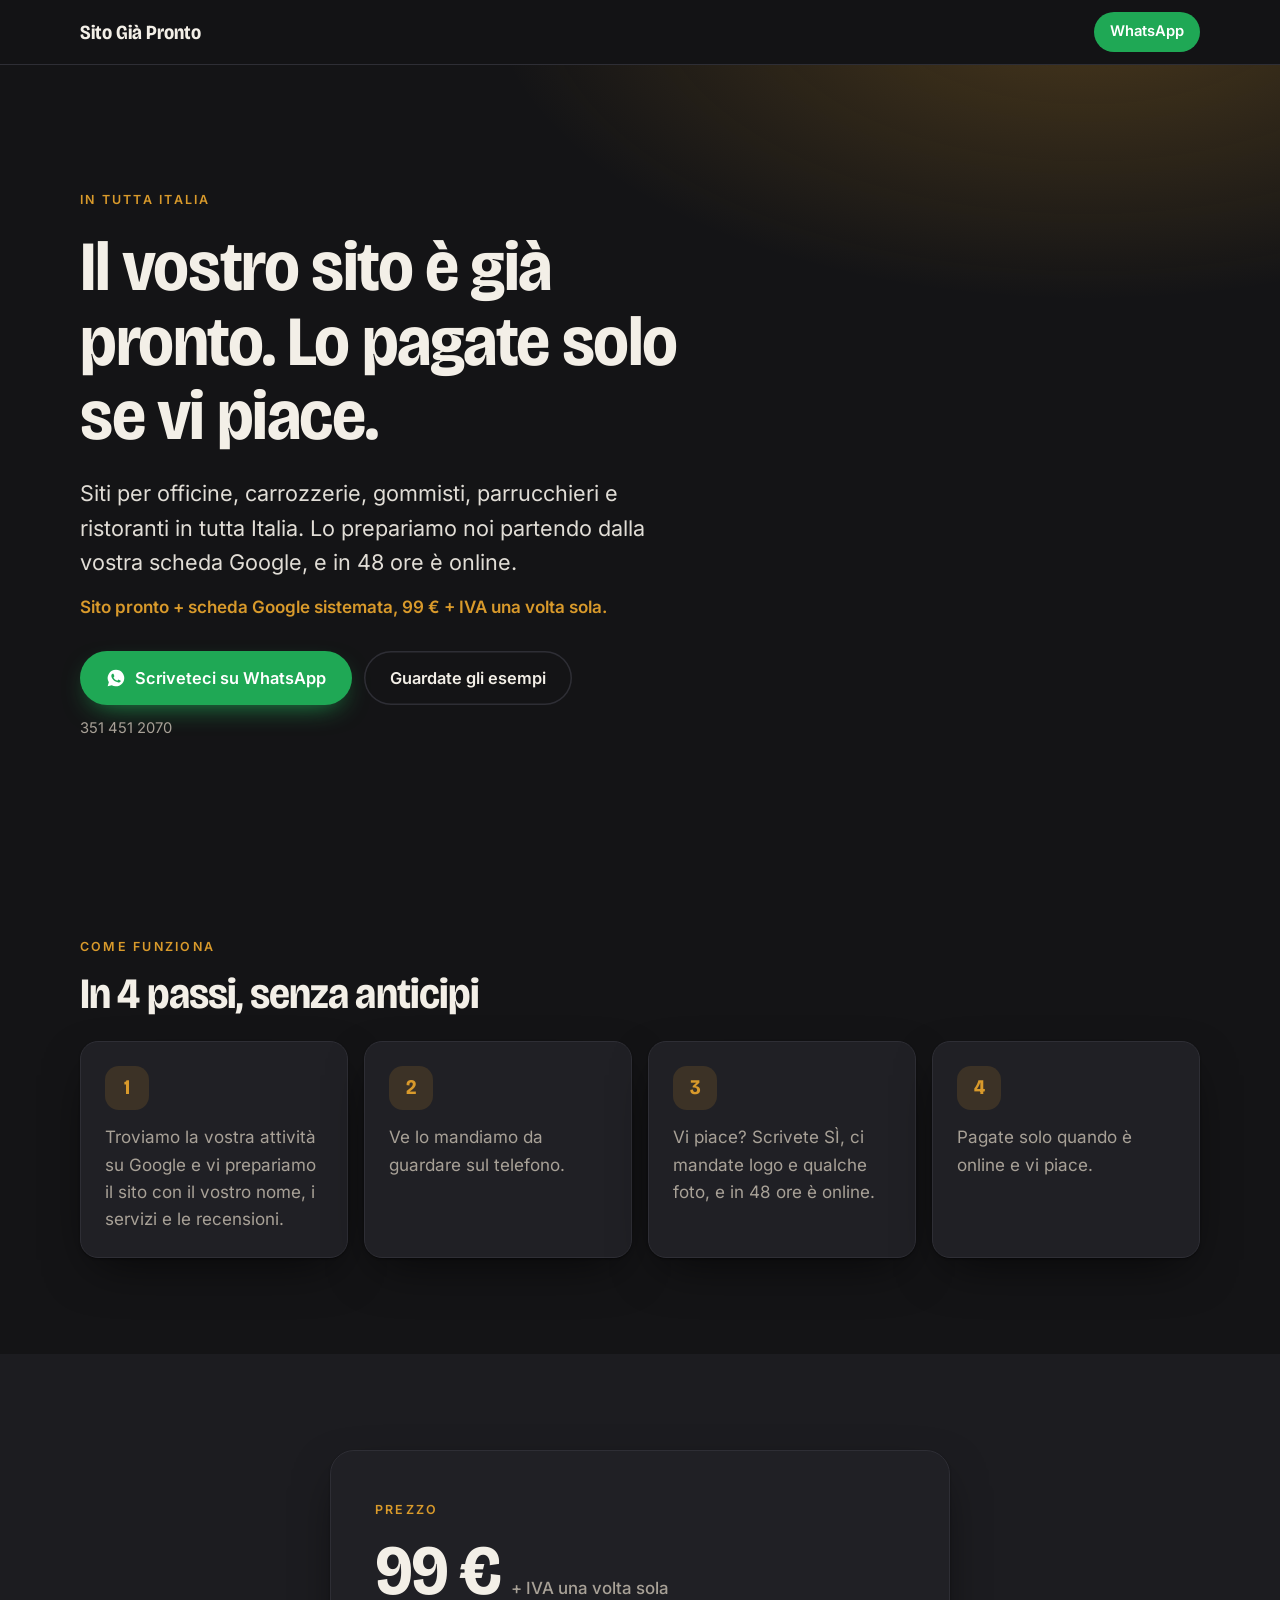
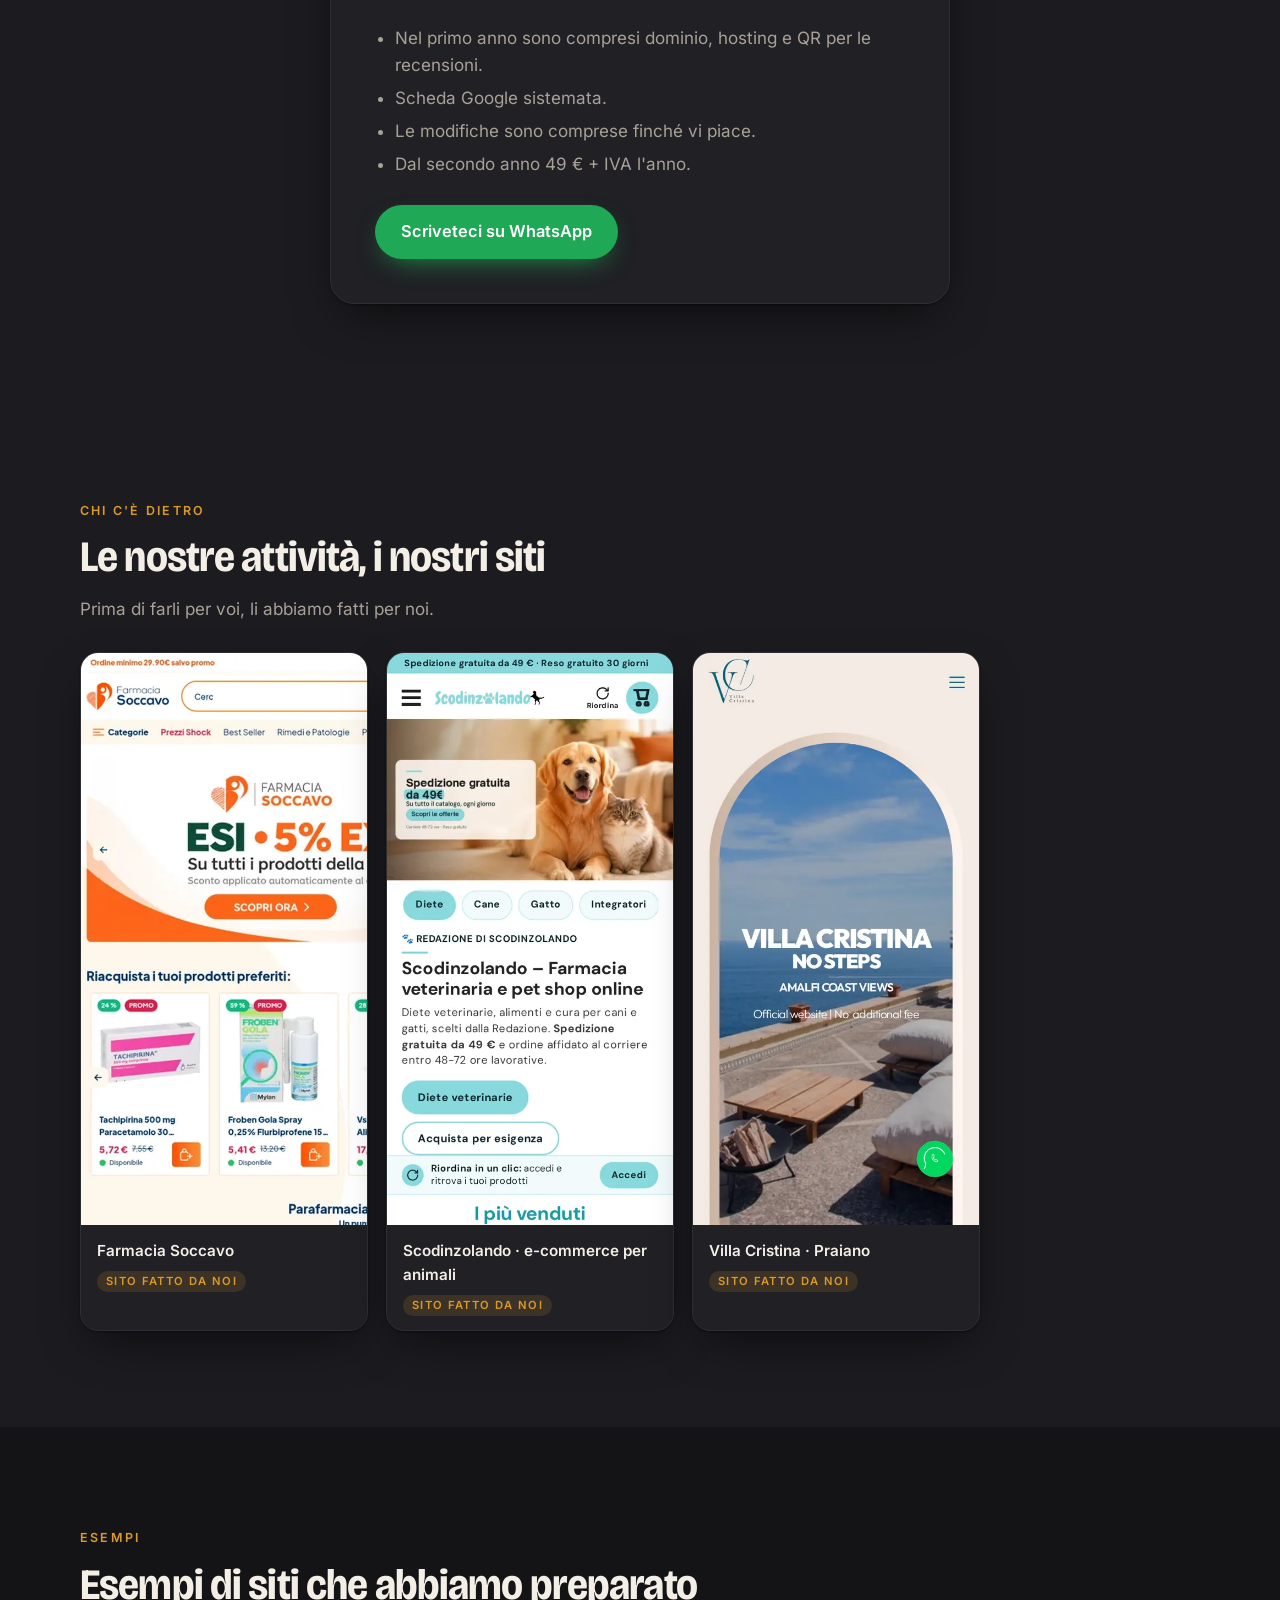
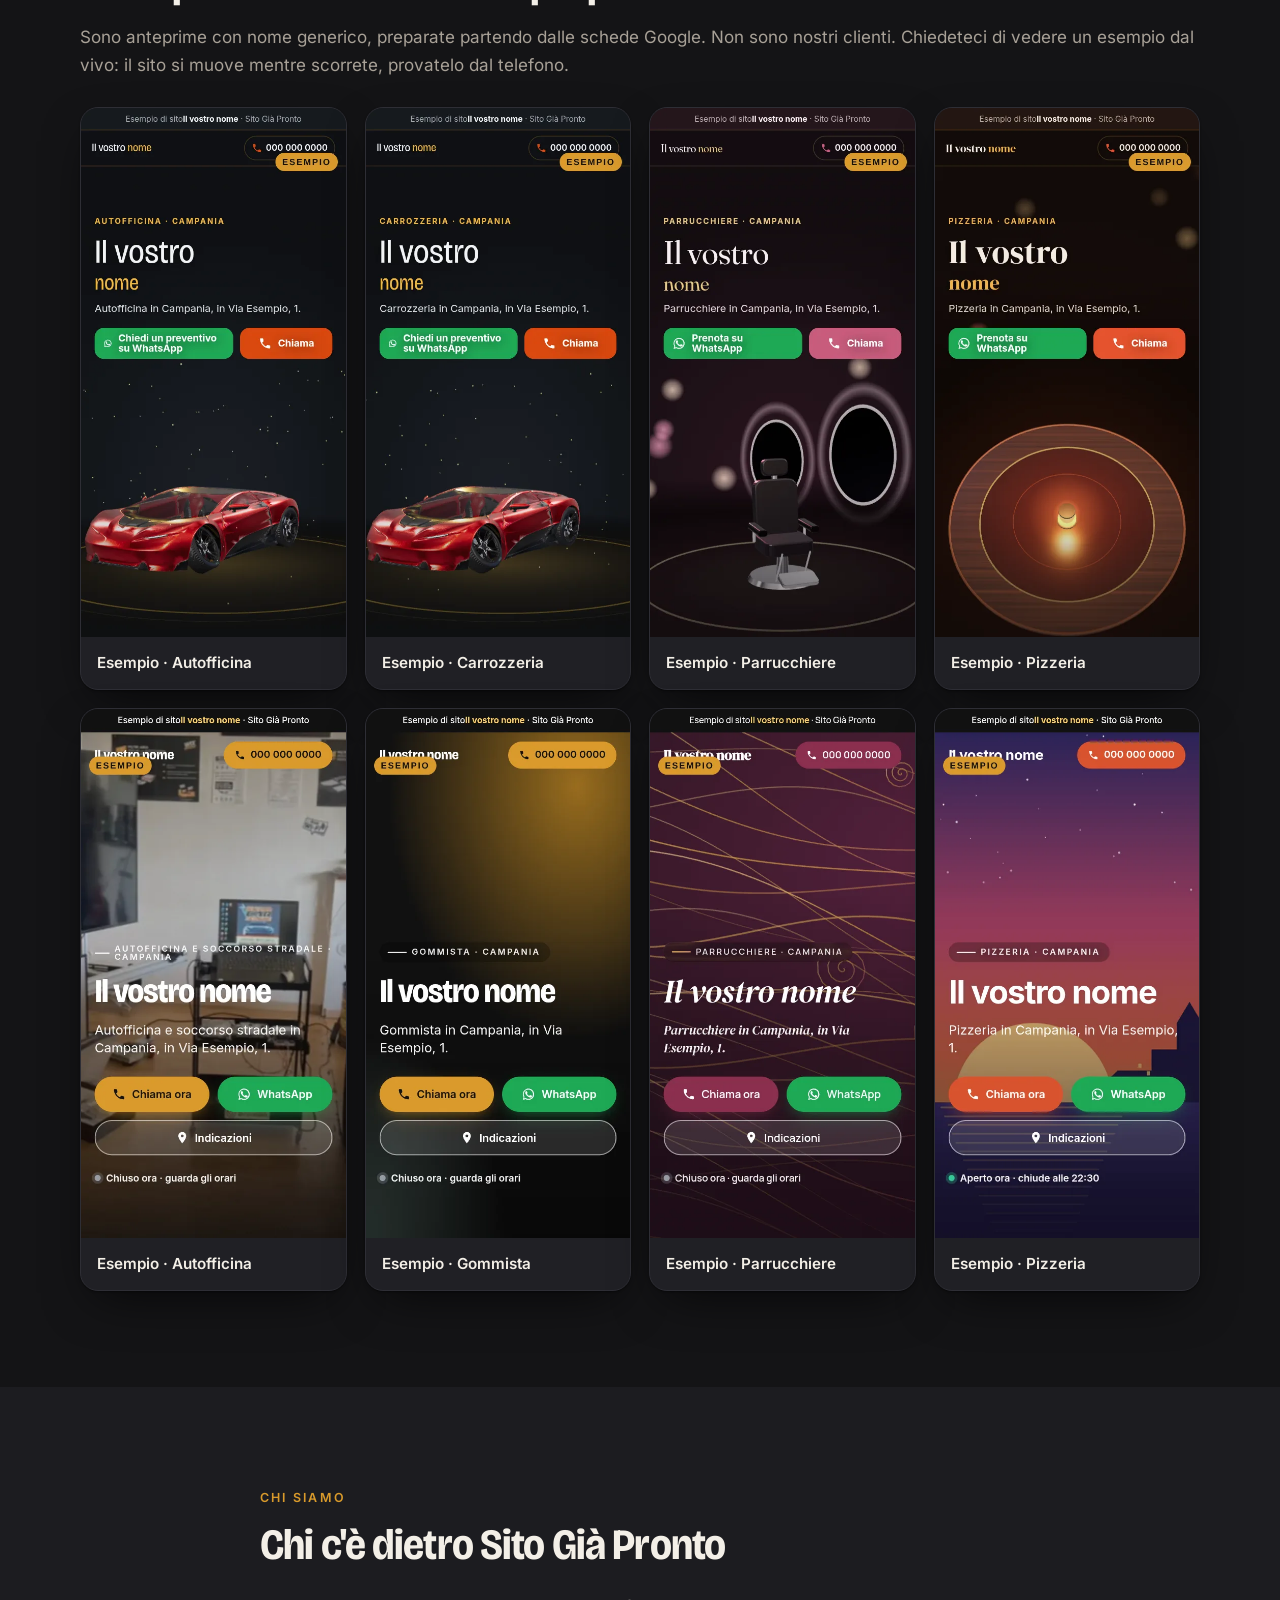
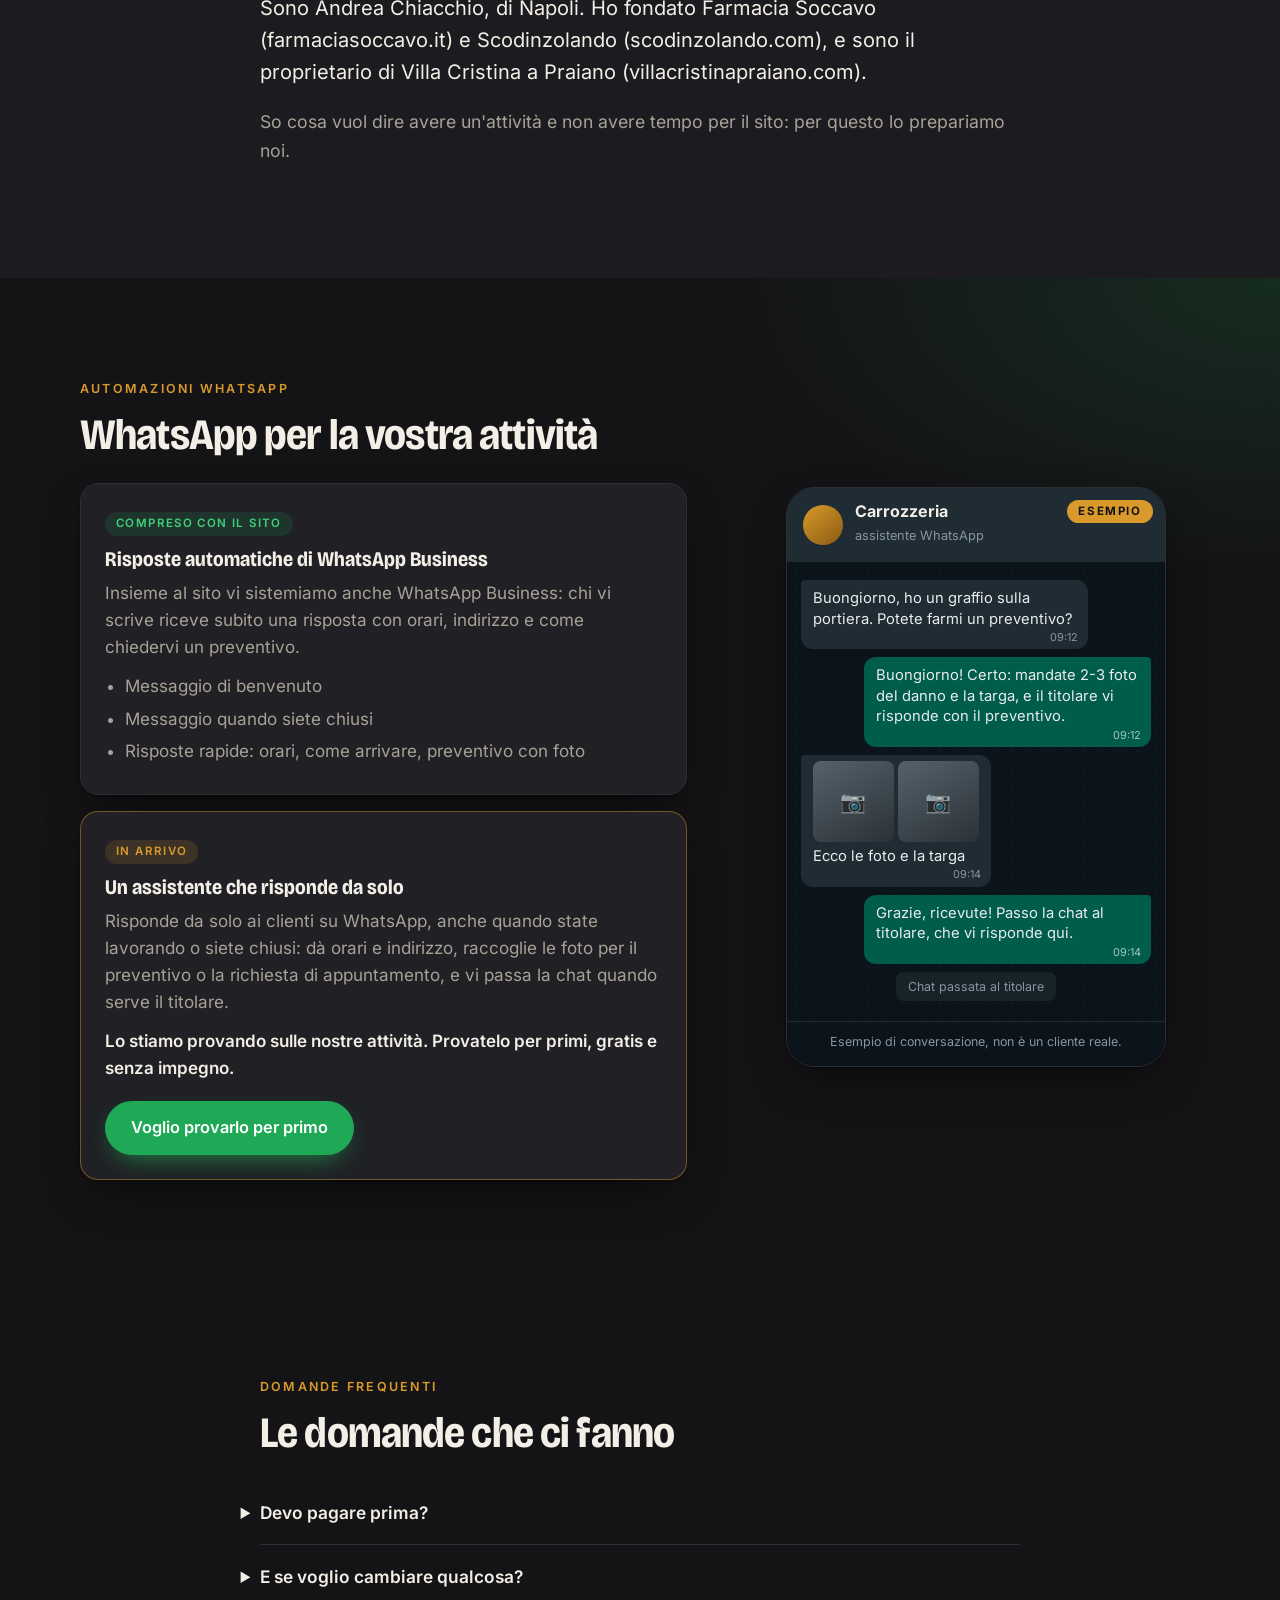
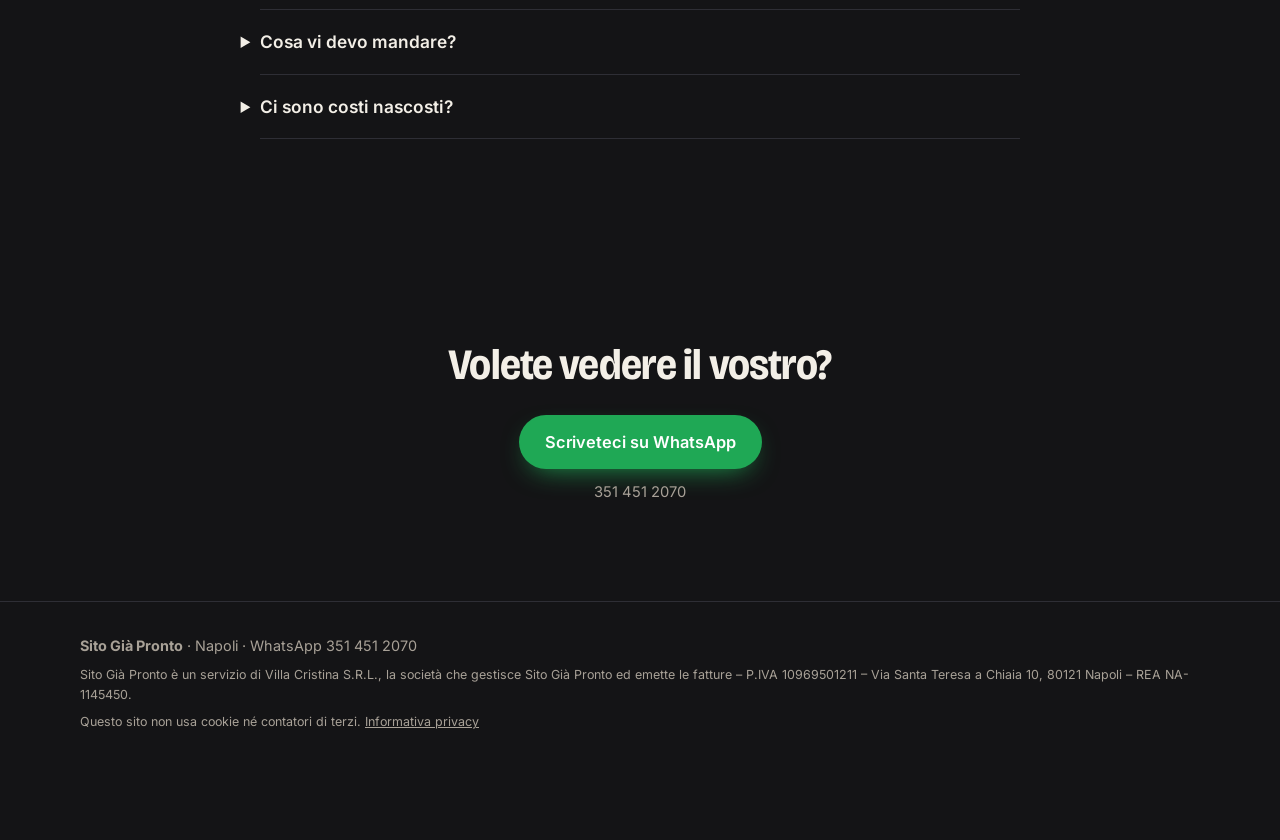
==== index.html @ eb7b305c "Testo esempi" ====
<!doctype html>
<html lang="it">
<head>
<meta charset="utf-8">
<meta name="viewport" content="width=device-width,initial-scale=1,viewport-fit=cover">
<title>Sito Già Pronto – Il vostro sito è già pronto, lo pagate solo se vi piace</title>
<meta name="description" content="Siti per officine, carrozzerie, gommisti, parrucchieri e ristoranti in tutta Italia. 99 € + IVA una volta sola, pagate solo quando è online e vi piace.">
<meta name="theme-color" content="#141416">
<link rel="preload" href="assets/fonts/bricolage.woff2" as="font" type="font/woff2" crossorigin>
<link rel="stylesheet" href="assets/style.css">
</head>
<body>

<header class="topbar">
  <div class="wrap topbar-in">
    <a class="logo" href="#top">Sito Già Pronto</a>
    <a class="top-wa" href="https://wa.me/393514512070" rel="noopener">WhatsApp</a>
  </div>
</header>

<main id="top">
  <!-- TESTO DA TESTI -->
  <section class="hero">
    <div class="wrap">
      <span class="eyebrow">In tutta Italia</span>
      <h1>Il vostro sito è già pronto. Lo pagate solo se vi piace.</h1>
      <p class="lead">Siti per officine, carrozzerie, gommisti, parrucchieri e ristoranti in tutta Italia. Lo prepariamo noi partendo dalla vostra scheda Google, e in 48 ore è online.</p>
      <p class="sub">Sito pronto + scheda Google sistemata, 99 € + IVA una volta sola.</p>
      <div class="cta">
        <a class="btn wa" href="https://wa.me/393514512070" rel="noopener"><svg aria-hidden="true" width="20" height="20" viewBox="0 0 24 24" fill="currentColor"><path d="M12 2a10 10 0 0 0-8.6 15.1L2 22l5-1.3A10 10 0 1 0 12 2zm5.3 14.2c-.2.6-1.3 1.2-1.8 1.2-.5.1-1 .1-3.3-.8-2.8-1.1-4.5-3.9-4.7-4.1-.1-.2-1.1-1.5-1.1-2.9s.7-2 1-2.3c.2-.3.5-.3.7-.3h.5c.2 0 .4 0 .6.5l.8 2c.1.2.1.4 0 .5l-.4.6-.4.4c-.1.2-.3.3-.1.6.2.3.8 1.3 1.7 2.1 1.2 1 2.1 1.3 2.4 1.5.3.1.5.1.6-.1l.9-1c.2-.3.4-.2.6-.1l1.9.9c.3.1.5.2.5.3.1.2.1.7-.1 1.4z"/></svg>Scriveteci su WhatsApp</a>
        <a class="btn line" href="#esempi">Guardate gli esempi</a>
      </div>
      <p class="tel">351 451 2070</p>
    </div>
  </section>

  <!-- TESTO DA TESTI -->
  <section class="sec" id="come">
    <div class="wrap">
      <span class="eyebrow">Come funziona</span>
      <h2>In 4 passi, senza anticipi</h2>
      <ol class="steps">
        <li><b>1</b><p>Troviamo la vostra attività su Google e vi prepariamo il sito con il vostro nome, i servizi e le recensioni.</p></li>
        <li><b>2</b><p>Ve lo mandiamo da guardare sul telefono.</p></li>
        <li><b>3</b><p>Vi piace? Scrivete SÌ, ci mandate logo e qualche foto, e in 48 ore è online.</p></li>
        <li><b>4</b><p>Pagate solo quando è online e vi piace.</p></li>
      </ol>
    </div>
  </section>

  <!-- TESTO DA TESTI -->
  <section class="sec alt" id="prezzo">
    <div class="wrap">
      <div class="price">
        <span class="eyebrow">Prezzo</span>
        <p class="big">99 € <small>+ IVA una volta sola</small></p>
        <ul>
          <li>Nel primo anno sono compresi dominio, hosting e QR per le recensioni.</li>
          <li>Scheda Google sistemata.</li>
          <li>Le modifiche sono comprese finché vi piace.</li>
          <li>Dal secondo anno 49 € + IVA l'anno.</li>
        </ul>
        <a class="btn wa" href="https://wa.me/393514512070" rel="noopener">Scriveteci su WhatsApp</a>
      </div>
    </div>
  </section>

  <!-- TESTO DA TESTI -->
  <section class="sec alt" id="attivita">
    <div class="wrap">
      <span class="eyebrow">Chi c'è dietro</span>
      <h2>Le nostre attività, i nostri siti</h2>
      <p class="muted">Prima di farli per voi, li abbiamo fatti per noi.</p>
      <div class="grid g3">
        <a class="ex" href="https://farmaciasoccavo.it/" target="_blank" rel="noopener"><img src="assets/attivita/farmaciasoccavo.webp" width="520" height="1040" alt="Sito di Farmacia Soccavo" loading="lazy"><span>Farmacia Soccavo<em class="fatto">Sito fatto da noi</em></span></a>
        <a class="ex" href="https://scodinzolando.com/" target="_blank" rel="noopener"><img src="assets/attivita/scodinzolando.webp" width="520" height="1040" alt="Home page di scodinzolando.com" loading="lazy"><span>Scodinzolando · e-commerce per animali<em class="fatto">Sito fatto da noi</em></span></a>
        <a class="ex" href="https://villacristinapraiano.com/" target="_blank" rel="noopener"><img src="assets/attivita/villacristinapraiano.webp" width="520" height="1040" alt="Home page di villacristinapraiano.com" loading="lazy"><span>Villa Cristina · Praiano<em class="fatto">Sito fatto da noi</em></span></a>
      </div>
    </div>
  </section>

  <section class="sec" id="esempi">
    <div class="wrap">
      <span class="eyebrow">Esempi</span>
      <h2>Esempi di siti che abbiamo preparato</h2>
      <!-- TESTO DA TESTI -->
      <p class="muted">Sono anteprime con nome generico, preparate partendo dalle schede Google. Non sono nostri clienti. Chiedeteci di vedere un esempio dal vivo: il sito si muove mentre scorrete, provatelo dal telefono.</p>
      <div class="grid">
        <div class="ex"><img src="assets/esempi/esempio-officina.webp" width="520" height="1040" alt="Esempio di sito che si muove, senza il nome di un'attività vera" loading="lazy"><span>Esempio · Autofficina</span></div>
        <div class="ex"><img src="assets/esempi/esempio-carrozzeria.webp" width="520" height="1040" alt="Esempio di sito che si muove, senza il nome di un'attività vera" loading="lazy"><span>Esempio · Carrozzeria</span></div>
        <div class="ex"><img src="assets/esempi/esempio-parrucchiere.webp" width="520" height="1040" alt="Esempio di sito che si muove, senza il nome di un'attività vera" loading="lazy"><span>Esempio · Parrucchiere</span></div>
        <div class="ex"><img src="assets/esempi/esempio-pizzeria.webp" width="520" height="1040" alt="Esempio di sito che si muove, senza il nome di un'attività vera" loading="lazy"><span>Esempio · Pizzeria</span></div>
        <div class="ex"><img src="assets/esempi/esempio-autofficina.webp" width="520" height="1040" alt="Esempio di sito con nome generico" loading="lazy"><span>Esempio · Autofficina</span></div>
        <div class="ex"><img src="assets/esempi/esempio-gommista.webp" width="520" height="1040" alt="Esempio di sito con nome generico" loading="lazy"><span>Esempio · Gommista</span></div>
        <div class="ex"><img src="assets/esempi/esempio-parrucchiere-2.webp" width="520" height="1040" alt="Esempio di sito con nome generico" loading="lazy"><span>Esempio · Parrucchiere</span></div>
        <div class="ex"><img src="assets/esempi/esempio-pizzeria-2.webp" width="520" height="1040" alt="Esempio di sito con nome generico" loading="lazy"><span>Esempio · Pizzeria</span></div>
      </div>
    </div>
  </section>

  <!-- SEZIONE "I NOSTRI CLIENTI" – NASCOSTA. Da attivare solo quando i siti sono online e i clienti hanno dato il permesso per iscritto.
  <section class="sec" id="clienti">
    <div class="wrap">
      <span class="eyebrow">I nostri clienti</span>
      <h2>I nostri clienti</h2>
      <div class="grid g3">
        <a class="ex" href="DA-INSERIRE" target="_blank" rel="noopener"><img src="assets/clienti/masan-carrozzeria-giugliano.webp" alt="Sito di Masan Group carrozzeria" loading="lazy"><span>Masan Group · carrozzeria · Giugliano</span></a>
        <a class="ex" href="DA-INSERIRE" target="_blank" rel="noopener"><img src="assets/clienti/autocarrozzeria-di-fiore-giugliano.webp" alt="Sito di Autocarrozzeria Di Fiore" loading="lazy"><span>Autocarrozzeria Di Fiore · Giugliano</span></a>
      </div>
    </div>
  </section>
  -->

  <!-- TESTO DA TESTI -->
  <section class="sec alt" id="chi">
    <div class="wrap narrow">
      <span class="eyebrow">Chi siamo</span>
      <h2>Chi c'è dietro Sito Già Pronto</h2>
      <p>Sono Andrea Chiacchio, di Napoli. Ho fondato Farmacia Soccavo (farmaciasoccavo.it) e Scodinzolando (scodinzolando.com), e sono il proprietario di Villa Cristina a Praiano (villacristinapraiano.com).</p>
      <p>So cosa vuol dire avere un'attività e non avere tempo per il sito: per questo lo prepariamo noi.</p>
    </div>
  </section>

  <!-- TESTO DA TESTI (automazioni-whatsapp-presentazione-bozza.md, testi-sito-nostro-bozza.md, testi-definitivi.md) -->
  <section class="sec wa-sec" id="automazioni">
    <div class="wrap wa-grid">
      <div class="wa-text">
        <span class="eyebrow">Automazioni WhatsApp</span>
        <h2>WhatsApp per la vostra attività</h2>
        <div class="wa-card">
          <span class="tag ok">Compreso con il sito</span>
          <h3>Risposte automatiche di WhatsApp Business</h3>
          <p>Insieme al sito vi sistemiamo anche WhatsApp Business: chi vi scrive riceve subito una risposta con orari, indirizzo e come chiedervi un preventivo.</p>
          <ul>
            <li>Messaggio di benvenuto</li>
            <li>Messaggio quando siete chiusi</li>
            <li>Risposte rapide: orari, come arrivare, preventivo con foto</li>
          </ul>
        </div>
        <div class="wa-card soon">
          <span class="tag">In arrivo</span>
          <h3>Un assistente che risponde da solo</h3>
          <p>Risponde da solo ai clienti su WhatsApp, anche quando state lavorando o siete chiusi: dà orari e indirizzo, raccoglie le foto per il preventivo o la richiesta di appuntamento, e vi passa la chat quando serve il titolare.</p>
          <p class="wa-note">Lo stiamo provando sulle nostre attività. Provatelo per primi, gratis e senza impegno.</p>
          <a class="btn wa" href="https://wa.me/393514512070" rel="noopener">Voglio provarlo per primo</a>
        </div>
      </div>

      <figure class="chat" aria-label="Esempio di chat WhatsApp con l'assistente di una carrozzeria">
        <span class="chat-badge">Esempio</span>
        <div class="chat-head">
          <span class="chat-av" aria-hidden="true"></span>
          <div><b>Carrozzeria</b><small>assistente WhatsApp</small></div>
        </div>
        <div class="chat-body">
          <p class="b in">Buongiorno, ho un graffio sulla portiera. Potete farmi un preventivo?<i>09:12</i></p>
          <p class="b out">Buongiorno! Certo: mandate 2-3 foto del danno e la targa, e il titolare vi risponde con il preventivo.<i>09:12</i></p>
          <div class="b in photo"><span class="ph-img" aria-hidden="true"></span><span class="ph-img" aria-hidden="true"></span><span class="cap">Ecco le foto e la targa</span><i>09:14</i></div>
          <p class="b out">Grazie, ricevute! Passo la chat al titolare, che vi risponde qui.<i>09:14</i></p>
          <p class="b sys">Chat passata al titolare</p>
        </div>
        <figcaption>Esempio di conversazione, non è un cliente reale.</figcaption>
      </figure>
    </div>
  </section>

  <!-- TESTO DA TESTI -->
  <section class="sec" id="faq">
    <div class="wrap narrow">
      <span class="eyebrow">Domande frequenti</span>
      <h2>Le domande che ci fanno</h2>
      <details><summary>Devo pagare prima?</summary><p>No, pagate solo quando il sito è online e vi piace.</p></details>
      <details><summary>E se voglio cambiare qualcosa?</summary><p>Le modifiche sono comprese finché vi piace.</p></details>
      <details><summary>Cosa vi devo mandare?</summary><p>Logo (va bene anche una foto), 4-5 foto, indirizzo e P.IVA.</p></details>
      <details><summary>Ci sono costi nascosti?</summary><p>No: 99 € + IVA una volta sola, poi dal secondo anno 49 € + IVA l'anno per dominio e hosting.</p></details>
    </div>
  </section>

  <section class="sec final">
    <div class="wrap narrow center">
      <h2>Volete vedere il vostro?</h2>
      <a class="btn wa" href="https://wa.me/393514512070" rel="noopener">Scriveteci su WhatsApp</a>
      <p class="tel">351 451 2070</p>
    </div>
  </section>
</main>

<footer class="foot">
  <div class="wrap">
    <p><b>Sito Già Pronto</b> · Napoli · WhatsApp 351 451 2070</p>
    <p class="legal">Sito Già Pronto è un servizio di Villa Cristina S.R.L., la società che gestisce Sito Già Pronto ed emette le fatture – P.IVA 10969501211 – Via Santa Teresa a Chiaia 10, 80121 Napoli – REA NA-1145450.<!-- DA INSERIRE: "– Capitale sociale [cifra]" quando Andrea/commercialista conferma la cifra --></p>
    <p class="legal">Questo sito non usa cookie né contatori di terzi. <a href="/privacy/">Informativa privacy</a></p>
  </div>
</footer>

<a class="float-wa" href="https://wa.me/393514512070" rel="noopener" aria-label="Scriveteci su WhatsApp">WhatsApp</a>
</body>
</html>
---- assets/style.css ----
/* Sito Già Pronto – sito nostro (stile delle demo, variante artigiano) */
@font-face{font-family:"Bricolage";src:url(fonts/bricolage.woff2) format("woff2");font-weight:400 800;font-display:swap}
@font-face{font-family:"Inter";src:url(fonts/inter.woff2) format("woff2");font-weight:400 700;font-display:swap}
:root{--bg:#141416;--bg2:#1c1c20;--card:#202025;--ink:#f3efe7;--muted:#a8a197;--line:#2e2e35;--accent:#d99a2b;--wa:#1fa855;
--display:"Bricolage","Inter",sans-serif;--body:"Inter",system-ui,-apple-system,"Segoe UI",sans-serif;--radius:18px;--wrap:1120px;
--shadow:0 1px 2px rgba(0,0,0,.4),0 18px 50px -16px rgba(0,0,0,.7)}
*,*::before,*::after{box-sizing:border-box}
html{scroll-behavior:smooth;-webkit-text-size-adjust:100%}
body{margin:0;background:var(--bg);color:var(--ink);font:400 17px/1.6 var(--body);-webkit-font-smoothing:antialiased}
img{max-width:100%;height:auto;display:block}
a{color:inherit}
h1,h2{font-family:var(--display);font-weight:700;line-height:1.06;letter-spacing:-.02em;margin:0}
h1{font-size:clamp(2.3rem,6.2vw,4.4rem);max-width:16ch}
h2{font-size:clamp(1.8rem,4vw,2.7rem);margin:12px 0 24px}
.wrap{width:min(var(--wrap),100% - 40px);margin-inline:auto}
.narrow{max-width:760px}
.center{text-align:center}
.eyebrow{display:inline-block;font:600 .78rem/1 var(--body);letter-spacing:.18em;text-transform:uppercase;color:var(--accent)}
.muted{color:var(--muted);margin:-8px 0 28px}
.btn{display:inline-flex;align-items:center;justify-content:center;gap:.55em;min-height:54px;padding:0 26px;border-radius:999px;background:var(--accent);color:#141416;font:600 1.02rem/1 var(--body);text-decoration:none;transition:transform .2s}
.btn:hover{transform:translateY(-2px)}
.btn.wa{background:var(--wa);color:#fff;box-shadow:0 10px 28px -12px var(--wa)}
.btn.line{background:transparent;color:var(--ink);box-shadow:inset 0 0 0 1.5px var(--line)}
.topbar{position:sticky;top:0;z-index:50;background:color-mix(in srgb,var(--bg) 88%,transparent);backdrop-filter:blur(14px);-webkit-backdrop-filter:blur(14px);border-bottom:1px solid var(--line)}
.topbar-in{display:flex;align-items:center;justify-content:space-between;height:64px}
.logo{font:700 1.25rem/1 var(--display);text-decoration:none}
.top-wa{min-height:40px;display:inline-flex;align-items:center;padding:0 16px;border-radius:999px;background:var(--wa);color:#fff;font-weight:600;font-size:.92rem;text-decoration:none}
.hero{padding:clamp(56px,10vw,120px) 0 clamp(48px,8vw,96px);background:radial-gradient(1000px 520px at 85% -10%,rgba(217,154,43,.28),transparent 60%),var(--bg)}
.hero h1{margin:18px 0 0}
.lead{font-size:clamp(1.1rem,2.3vw,1.35rem);color:var(--ink);opacity:.92;max-width:44ch;margin:22px 0 0}
.sub{color:var(--accent);font-weight:600;margin:14px 0 0}
.cta{display:flex;flex-wrap:wrap;gap:12px;margin-top:30px}
.tel{color:var(--muted);font-size:.92rem;margin:12px 0 0}
.sec{padding:clamp(56px,8vw,96px) 0}
.sec.alt{background:var(--bg2)}
.steps{list-style:none;padding:0;margin:0;display:grid;gap:16px;grid-template-columns:repeat(auto-fit,minmax(230px,1fr))}
.steps li{background:var(--card);border:1px solid var(--line);border-radius:var(--radius);padding:24px;box-shadow:var(--shadow)}
.steps b{display:grid;place-items:center;width:44px;height:44px;border-radius:14px;background:rgba(217,154,43,.15);color:var(--accent);font:700 1.3rem/1 var(--display)}
.steps p{margin:14px 0 0;color:var(--muted)}
.price{max-width:620px;margin:auto;background:var(--card);border:1px solid var(--line);border-radius:calc(var(--radius) + 6px);padding:clamp(26px,5vw,44px);box-shadow:var(--shadow)}
.price .big{font:700 clamp(3rem,9vw,4.4rem)/1 var(--display);margin:14px 0 18px;letter-spacing:-.03em}
.price .big small{font:500 1.05rem/1 var(--body);color:var(--muted);letter-spacing:0}
.price ul{margin:0 0 26px;padding-left:1.2em;color:var(--muted)}
.price li{margin:.35em 0}
.grid{display:grid;gap:18px;grid-template-columns:repeat(4,1fr)}
.ex{display:block;text-decoration:none;background:var(--card);border:1px solid var(--line);border-radius:var(--radius);overflow:hidden;box-shadow:var(--shadow);transition:transform .2s}
.ex:hover{transform:translateY(-3px)}
.ex img{aspect-ratio:1/2;object-fit:cover;object-position:top;width:100%}
.ex span{display:block;padding:14px 16px;font-weight:600;font-size:.95rem}
.ex .fatto{display:block;width:max-content;max-width:100%;margin-top:8px;padding:5px 9px;border-radius:999px;background:rgba(217,154,43,.15);color:var(--accent);font:600 .7rem/1 var(--body);font-style:normal;letter-spacing:.12em;text-transform:uppercase}
#chi p{color:var(--muted);font-size:1.1rem}
#chi p:first-of-type{color:var(--ink);font-size:1.25rem}
details{border-bottom:1px solid var(--line);padding:18px 0}
summary{cursor:pointer;font-weight:600;font-size:1.08rem;list-style-position:outside}
details p{color:var(--muted);margin:10px 0 0}
.final h2{margin-bottom:26px}
.foot{border-top:1px solid var(--line);padding:32px 0 100px;color:var(--muted);font-size:.9rem}
.foot p{margin:0 0 8px}
.foot .legal{font-size:.78rem}
.float-wa{position:fixed;right:16px;bottom:16px;z-index:60;display:none;min-height:52px;align-items:center;padding:0 22px;border-radius:999px;background:var(--wa);color:#fff;font-weight:700;text-decoration:none;box-shadow:0 10px 28px -10px rgba(0,0,0,.7)}
.grid.g3{grid-template-columns:repeat(3,1fr);max-width:900px}
.ph{aspect-ratio:1/2;display:flex;flex-direction:column;align-items:center;justify-content:center;gap:8px;text-align:center;padding:20px;background:linear-gradient(160deg,#1f6f5c,#0f3d33);color:#fff}
.ph b{font:700 clamp(1.3rem,3vw,1.8rem)/1.1 var(--display)}
.ph small{opacity:.8}
@media (max-width:900px){.grid{grid-template-columns:repeat(2,1fr)}}
@media (max-width:600px){.grid.g3{grid-template-columns:repeat(3,1fr);gap:8px}.grid.g3 .ex span{font-size:.72rem;padding:8px}.ph b{font-size:1rem}.ph small{font-size:.65rem}}
@media (max-width:600px){.float-wa{display:inline-flex}.cta .btn{width:100%}.grid{gap:12px}.ex span{font-size:.85rem;padding:10px 12px}}
@media (prefers-reduced-motion:reduce){*{transition:none!important;scroll-behavior:auto!important}}

@media (max-width:600px){.ex .fatto{display:block;width:max-content;max-width:100%;margin-top:6px;padding:4px 6px;font-size:.52rem;letter-spacing:.06em;white-space:normal}}

/* Automazioni WhatsApp */
.wa-sec{background:radial-gradient(900px 480px at 100% 0%,rgba(31,168,85,.16),transparent 60%),var(--bg)}
.wa-grid{display:grid;grid-template-columns:1.15fr .85fr;gap:clamp(28px,5vw,64px);align-items:center}
.wa-card{background:var(--card);border:1px solid var(--line);border-radius:var(--radius);padding:24px;box-shadow:var(--shadow);margin-top:16px}
.wa-card h3{font:700 1.3rem/1.15 var(--display);margin:12px 0 8px}
.wa-card p{color:var(--muted);margin:0}
.wa-card ul{margin:12px 0 0;padding-left:1.2em;color:var(--muted)}
.wa-card li{margin:.3em 0}
.wa-card.soon{border-color:rgba(217,154,43,.45)}
.wa-card .btn{margin-top:18px}
.wa-note{color:var(--ink)!important;font-weight:600;margin-top:12px!important}
.tag{display:inline-block;padding:6px 11px;border-radius:999px;background:rgba(217,154,43,.15);color:var(--accent);font:600 .72rem/1 var(--body);letter-spacing:.12em;text-transform:uppercase}
.tag.ok{background:rgba(31,168,85,.15);color:#3fd17a}
.chat{position:relative;margin:0;max-width:380px;justify-self:center;width:100%;border-radius:28px;overflow:hidden;background:#0b141a;border:1px solid var(--line);box-shadow:var(--shadow)}
.chat-badge{position:absolute;top:12px;right:12px;z-index:2;padding:6px 11px;border-radius:999px;background:var(--accent);color:#141416;font:700 .72rem/1 var(--body);letter-spacing:.14em;text-transform:uppercase}
.chat-head{display:flex;align-items:center;gap:12px;padding:14px 16px;background:#1f2c34}
.chat-head b{display:block;font-size:1rem;line-height:1.2}
.chat-head small{color:#8696a0;font-size:.8rem}
.chat-av{width:40px;height:40px;border-radius:50%;flex:none;background:linear-gradient(140deg,#d99a2b,#8a5a12)}
.chat-body{display:flex;flex-direction:column;gap:8px;padding:18px 14px 20px;background:#0b141a radial-gradient(rgba(255,255,255,.035) 1px,transparent 1px) 0 0/18px 18px}
.b{position:relative;max-width:82%;margin:0;padding:8px 12px 20px;border-radius:12px;font-size:.92rem;line-height:1.4;color:#e9edef}
.b i{position:absolute;right:10px;bottom:4px;font-style:normal;font-size:.68rem;color:#8696a0}
.b.in{align-self:flex-start;background:#202c33;border-top-left-radius:4px}
.b.out{align-self:flex-end;background:#005c4b;border-top-right-radius:4px}
.b.out i{color:#9fc9bd}
.b.photo{display:grid;grid-template-columns:1fr 1fr;gap:4px;padding-top:6px;min-width:190px}
.b.photo .ph-img{aspect-ratio:1;border-radius:8px;background:linear-gradient(150deg,#56616a,#2a3238);position:relative}
.b.photo .ph-img::after{content:"📷";position:absolute;inset:0;display:grid;place-items:center;font-size:1.3rem;opacity:.75}
.b.photo{grid-auto-rows:auto}
.b.photo > :not(.ph-img):not(i){grid-column:1/-1}
.b.sys{align-self:center;max-width:none;padding:6px 12px;background:#182229;color:#8696a0;font-size:.78rem;border-radius:8px}
.chat figcaption{padding:10px 16px 14px;background:#0b141a;color:#8696a0;font-size:.78rem;text-align:center;border-top:1px solid #1f2c34}
@media (max-width:900px){.wa-grid{grid-template-columns:1fr}.chat{max-width:400px}}
@media (max-width:600px){.wa-card{padding:20px}.wa-card .btn{width:100%}}
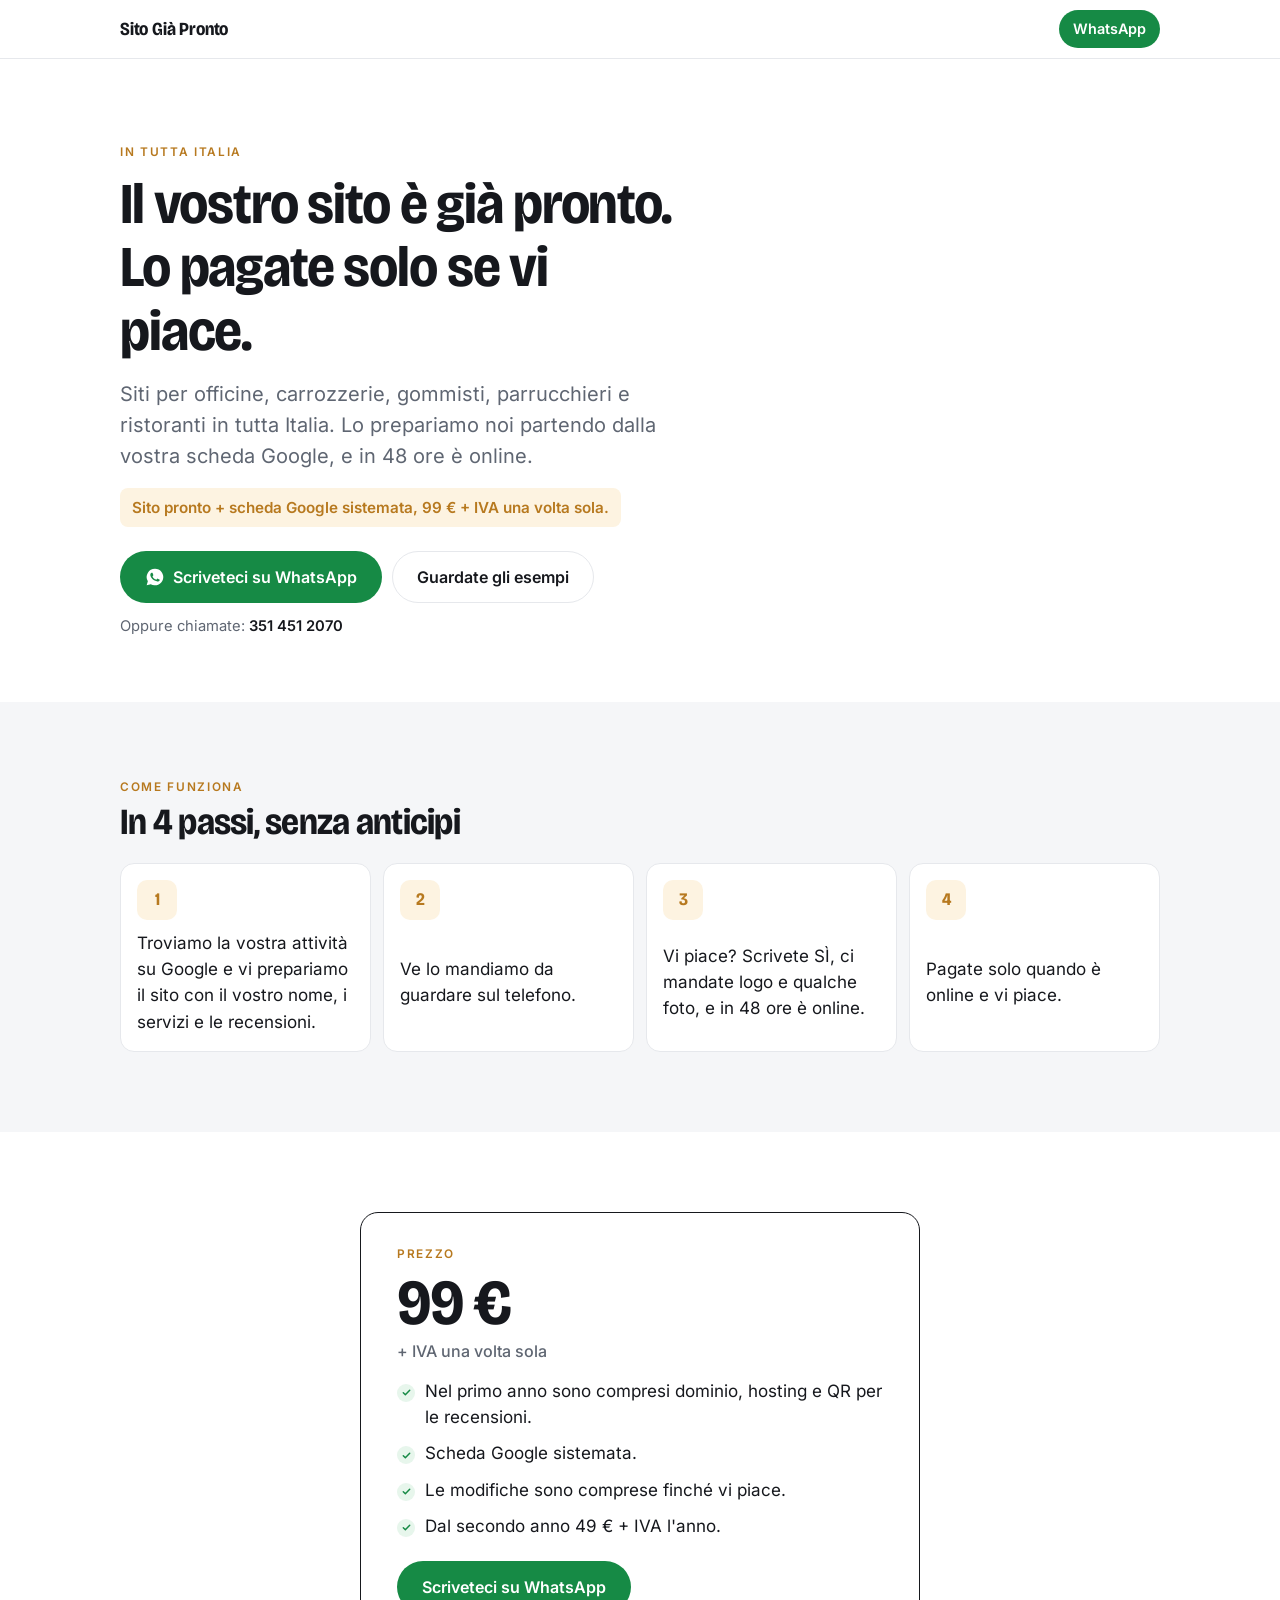
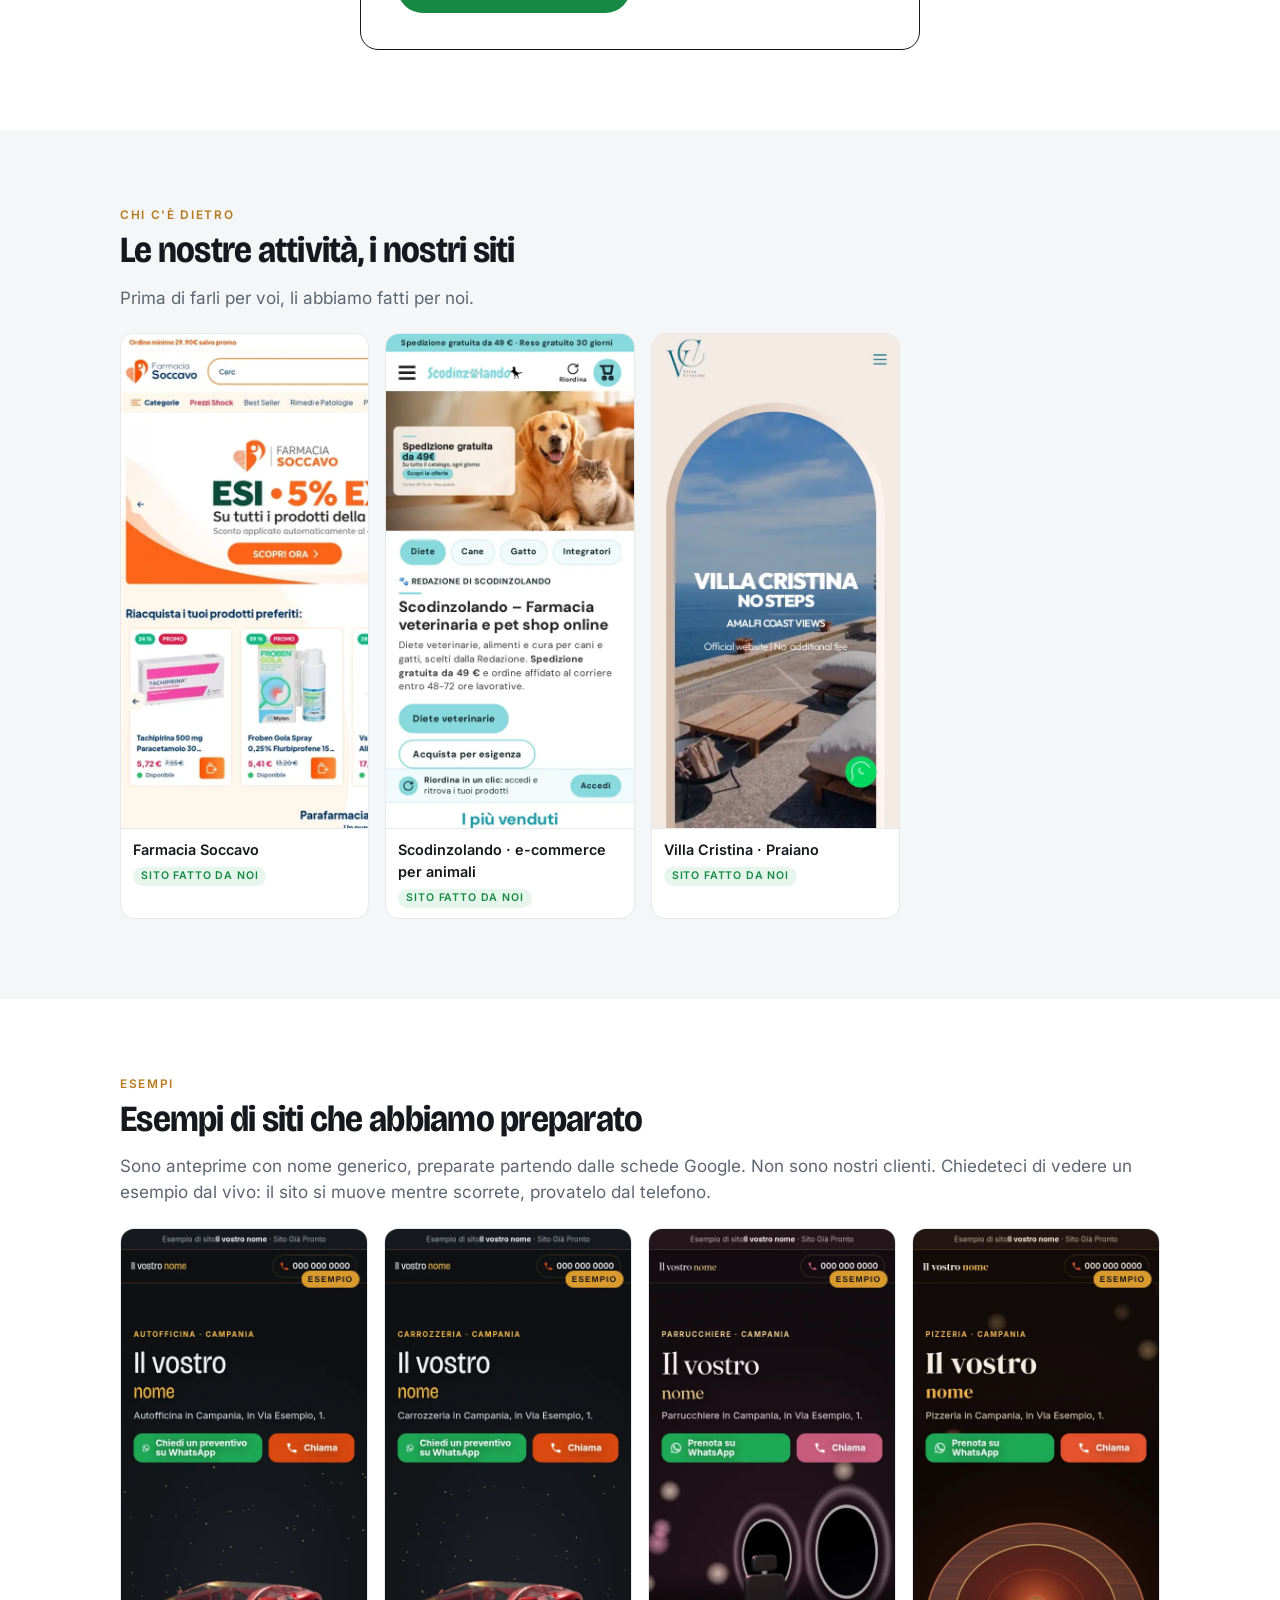
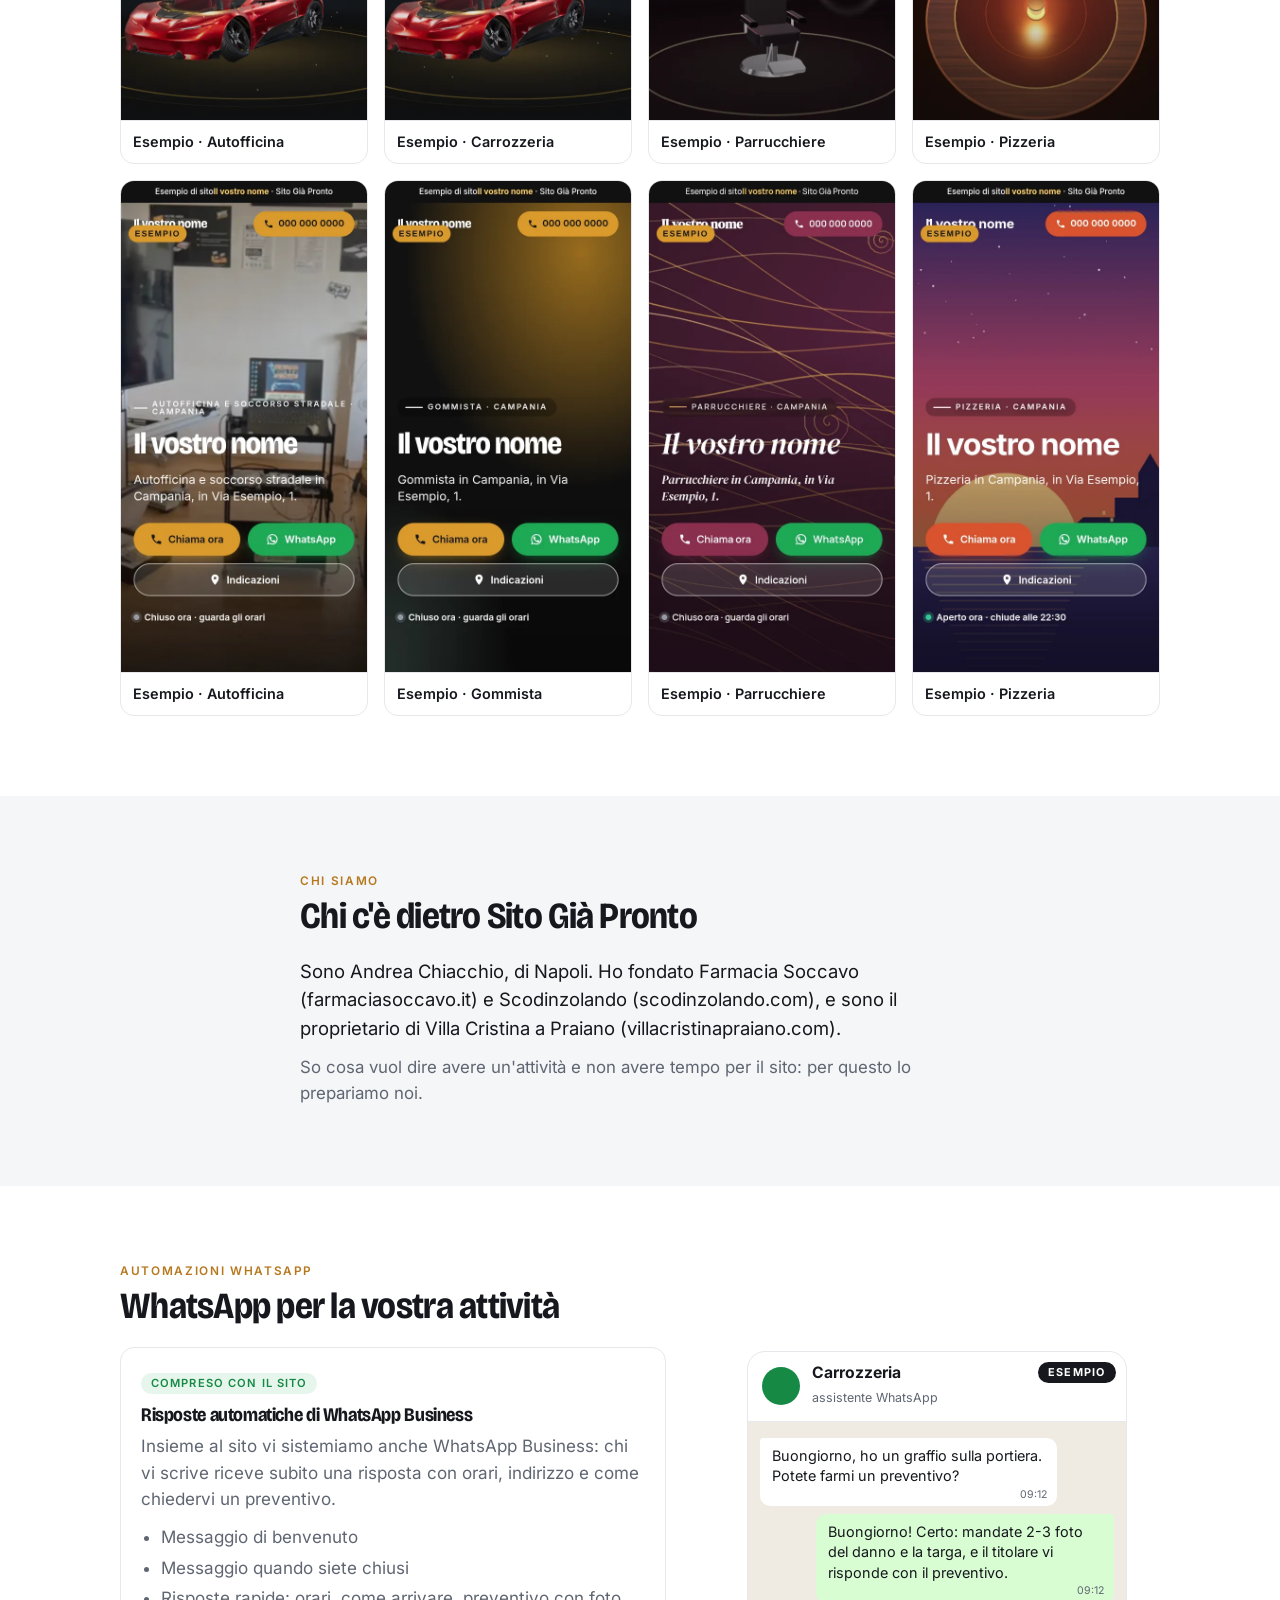
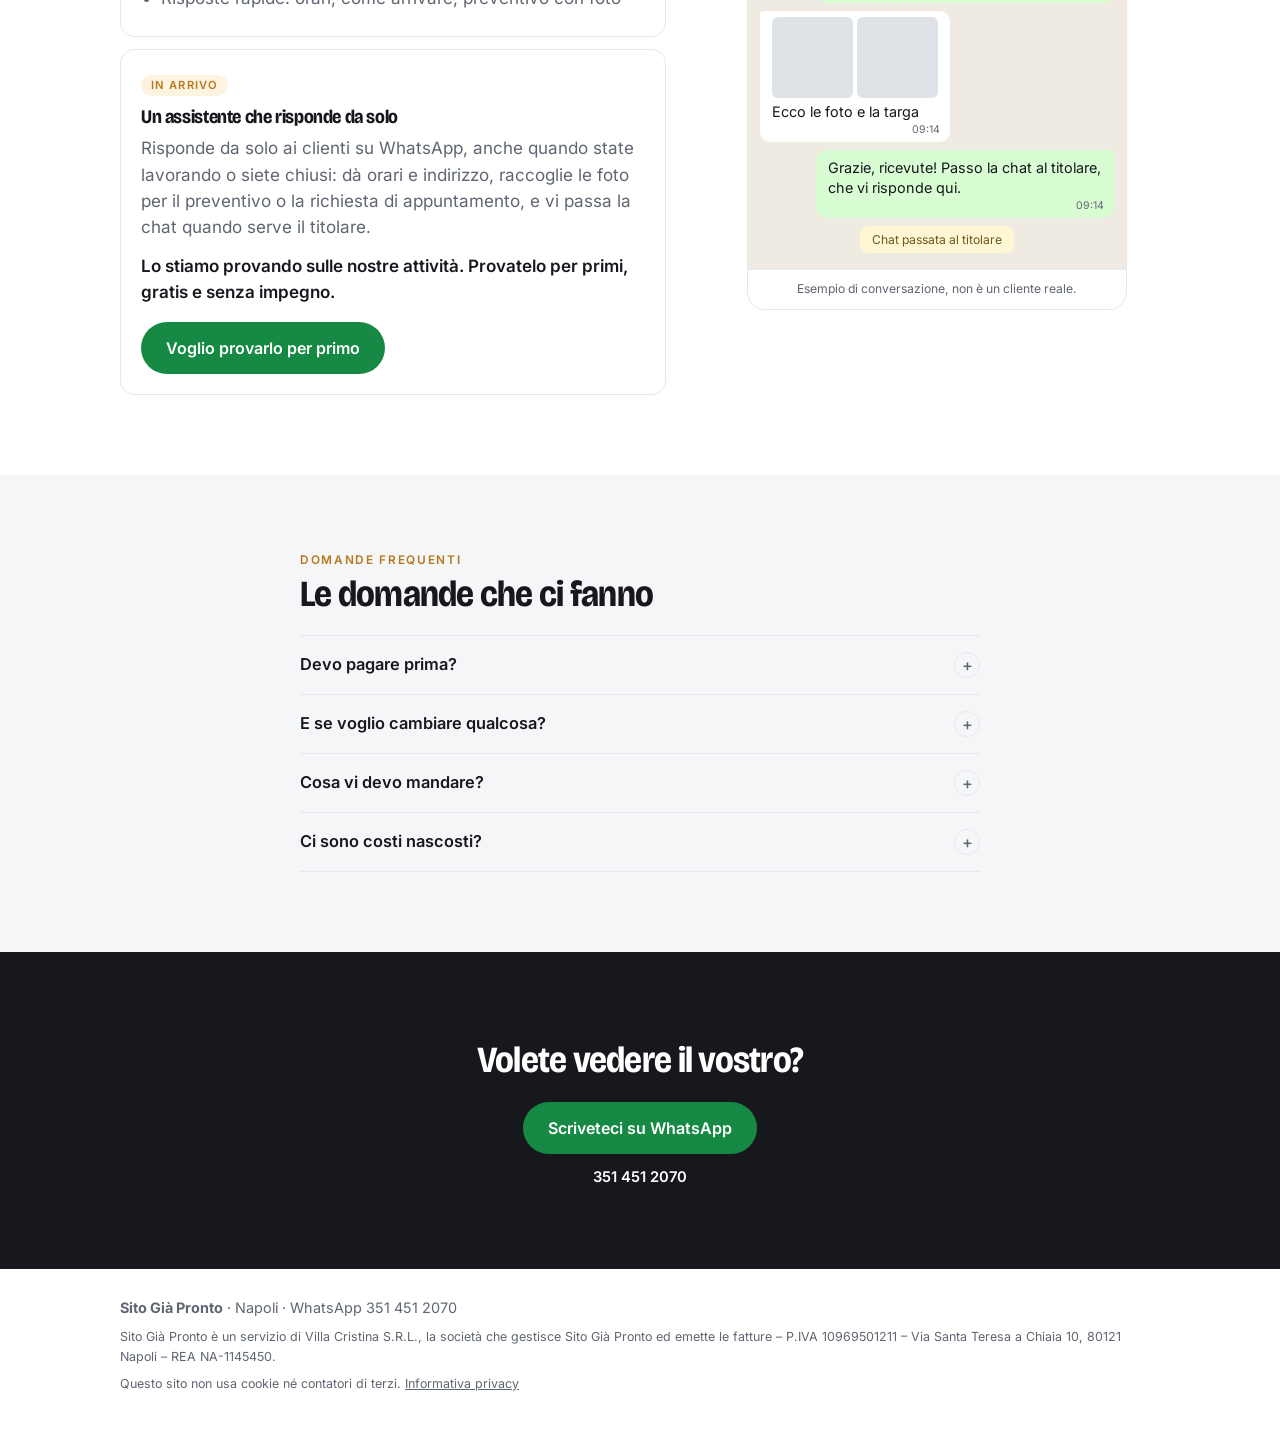
==== commit f027e1ae: "Home rifatta: layout pulito mobile-first, senza effetti 3D Testi, prezzo, contatti, privacy, CNAME e" ====
--- a/index.html
+++ b/index.html
@@ -5,9 +5,161 @@
 <meta name="viewport" content="width=device-width,initial-scale=1,viewport-fit=cover">
 <title>Sito Già Pronto – Il vostro sito è già pronto, lo pagate solo se vi piace</title>
 <meta name="description" content="Siti per officine, carrozzerie, gommisti, parrucchieri e ristoranti in tutta Italia. 99 € + IVA una volta sola, pagate solo quando è online e vi piace.">
-<meta name="theme-color" content="#141416">
+<meta name="theme-color" content="#ffffff">
 <link rel="preload" href="assets/fonts/bricolage.woff2" as="font" type="font/woff2" crossorigin>
-<link rel="stylesheet" href="assets/style.css">
+<link rel="preload" href="assets/fonts/inter.woff2" as="font" type="font/woff2" crossorigin>
+<style>
+/* Sito Già Pronto – home. CSS inline: una sola richiesta, apre subito da WhatsApp.
+   La pagina /privacy/ continua a usare assets/style.css. */
+@font-face{font-family:"Bricolage";src:url(assets/fonts/bricolage.woff2) format("woff2");font-weight:400 800;font-display:swap}
+@font-face{font-family:"Inter";src:url(assets/fonts/inter.woff2) format("woff2");font-weight:400 700;font-display:swap}
+:root{
+  --bg:#ffffff;--soft:#f5f6f8;--ink:#16181d;--muted:#5f6672;--line:#e6e8ec;
+  --wa:#168a45;--wa-soft:#e7f6ec;--amber:#b7791f;--amber-soft:#fdf3e1;
+  --display:"Bricolage","Inter",sans-serif;--body:"Inter",system-ui,-apple-system,"Segoe UI",sans-serif;
+  --r:14px;--wrap:1040px;--pad:20px;
+}
+*,*::before,*::after{box-sizing:border-box}
+html{scroll-behavior:smooth;-webkit-text-size-adjust:100%}
+body{margin:0;background:var(--bg);color:var(--ink);font:400 17px/1.55 var(--body);-webkit-font-smoothing:antialiased}
+img{max-width:100%;height:auto;display:block}
+a{color:inherit}
+h1,h2,h3{font-family:var(--display);font-weight:700;line-height:1.1;letter-spacing:-.02em;margin:0}
+h1{font-size:clamp(2rem,7.5vw,3.6rem);max-width:18ch}
+h2{font-size:clamp(1.55rem,5vw,2.3rem);margin:8px 0 20px}
+h3{font-size:1.2rem}
+p{margin:0}
+.wrap{width:min(var(--wrap),100% - var(--pad)*2);margin-inline:auto}
+.narrow{max-width:680px}
+.center{text-align:center}
+.eyebrow{display:block;font:600 .74rem/1 var(--body);letter-spacing:.14em;text-transform:uppercase;color:var(--amber)}
+.muted{color:var(--muted)}
+.sec{padding:clamp(44px,7vw,80px) 0}
+.sec.alt{background:var(--soft)}
+.sec .muted{margin:-6px 0 22px}
+
+/* Bottoni */
+.btn{display:inline-flex;align-items:center;justify-content:center;gap:.5em;min-height:52px;padding:0 24px;border-radius:999px;
+  background:var(--ink);color:#fff;font:600 1rem/1 var(--body);text-decoration:none;border:1.5px solid transparent}
+.btn.wa{background:var(--wa);color:#fff}
+.btn.line{background:#fff;color:var(--ink);border-color:var(--line)}
+.btn svg{flex:none}
+.tel{color:var(--muted);font-size:.92rem;margin-top:12px}
+.tel a{text-decoration:none;font-weight:600;color:var(--ink)}
+
+/* Barra in alto */
+.topbar{position:sticky;top:0;z-index:50;background:rgba(255,255,255,.92);backdrop-filter:blur(10px);-webkit-backdrop-filter:blur(10px);border-bottom:1px solid var(--line)}
+.topbar-in{display:flex;align-items:center;justify-content:space-between;height:58px}
+.logo{font:700 1.15rem/1 var(--display);text-decoration:none;letter-spacing:-.01em}
+.top-wa{min-height:38px;display:inline-flex;align-items:center;gap:.4em;padding:0 14px;border-radius:999px;background:var(--wa);color:#fff;font-weight:600;font-size:.9rem;text-decoration:none}
+
+/* Hero */
+.hero{padding:clamp(40px,8vw,88px) 0 clamp(36px,6vw,64px)}
+.hero h1{margin-top:14px}
+.lead{font-size:clamp(1.05rem,2.6vw,1.25rem);color:var(--muted);max-width:46ch;margin-top:16px}
+.sub{display:inline-block;margin-top:16px;padding:8px 12px;border-radius:8px;background:var(--amber-soft);color:var(--amber);font-weight:600;font-size:.95rem}
+.cta{display:flex;flex-wrap:wrap;gap:10px;margin-top:24px}
+
+/* Come funziona */
+.steps{list-style:none;padding:0;margin:0;display:grid;gap:12px}
+.steps li{display:grid;grid-template-columns:40px 1fr;gap:14px;align-items:start;padding:16px;border:1px solid var(--line);border-radius:var(--r);background:#fff}
+.steps b{display:grid;place-items:center;width:40px;height:40px;border-radius:10px;background:var(--amber-soft);color:var(--amber);font:700 1.1rem/1 var(--display)}
+.steps p{padding-top:8px}
+
+/* Prezzo */
+.price{max-width:560px;margin:auto;border:1.5px solid var(--ink);border-radius:18px;padding:clamp(22px,5vw,36px);background:#fff}
+.price .big{font:700 clamp(2.8rem,11vw,4rem)/1 var(--display);margin:10px 0 16px;letter-spacing:-.03em}
+.price .big small{display:block;font:500 1rem/1.3 var(--body);color:var(--muted);letter-spacing:0;margin-top:6px}
+.price ul{margin:0 0 22px;padding:0;list-style:none;display:grid;gap:10px}
+.price li{position:relative;padding-left:28px;color:var(--ink)}
+.price li::before{content:"";position:absolute;left:0;top:.35em;width:18px;height:18px;border-radius:50%;background:var(--wa-soft) url("data:image/svg+xml,%3Csvg xmlns='http://www.w3.org/2000/svg' viewBox='0 0 24 24' fill='none' stroke='%23168a45' stroke-width='3.2' stroke-linecap='round' stroke-linejoin='round'%3E%3Cpath d='M5 12.5l4.5 4.5L19 7'/%3E%3C/svg%3E") center/11px no-repeat}
+.price .btn{width:100%}
+
+/* Scheda esempio / attività (scorre in orizzontale da telefono, griglia da desktop) */
+.rail{display:flex;gap:12px;overflow-x:auto;scroll-snap-type:x mandatory;padding:4px var(--pad) 8px;margin:0 calc(var(--pad)*-1);scrollbar-width:none;-webkit-overflow-scrolling:touch}
+.rail::-webkit-scrollbar{display:none}
+.ex{flex:0 0 58%;max-width:240px;scroll-snap-align:start;display:block;text-decoration:none;border:1px solid var(--line);border-radius:var(--r);overflow:hidden;background:#fff}
+.ex img{aspect-ratio:1/2;object-fit:cover;object-position:top;width:100%;border-bottom:1px solid var(--line)}
+.ex span{display:block;padding:10px 12px;font-weight:600;font-size:.9rem}
+.ex .fatto{display:block;width:max-content;max-width:100%;margin-top:6px;padding:4px 8px;border-radius:999px;background:var(--wa-soft);color:var(--wa);font:600 .66rem/1 var(--body);font-style:normal;letter-spacing:.08em;text-transform:uppercase}
+.hint{color:var(--muted);font-size:.82rem;margin-top:10px}
+
+/* Chi siamo */
+#chi p{color:var(--muted);font-size:1.05rem}
+#chi p+p{margin-top:12px}
+#chi p:first-of-type{color:var(--ink);font-size:1.15rem}
+
+/* Automazioni WhatsApp */
+.wa-grid{display:grid;gap:20px}
+.wa-card{border:1px solid var(--line);border-radius:var(--r);padding:20px;background:#fff}
+.wa-card+.wa-card{margin-top:12px}
+.wa-card h3{margin:10px 0 8px}
+.wa-card p{color:var(--muted)}
+.wa-card ul{margin:12px 0 0;padding-left:1.2em;color:var(--muted)}
+.wa-card li{margin:.25em 0}
+.wa-card .btn{margin-top:16px;width:100%}
+.wa-note{color:var(--ink)!important;font-weight:600;margin-top:12px!important}
+.tag{display:inline-block;padding:5px 10px;border-radius:999px;background:var(--amber-soft);color:var(--amber);font:600 .7rem/1 var(--body);letter-spacing:.1em;text-transform:uppercase}
+.tag.ok{background:var(--wa-soft);color:var(--wa)}
+
+/* Chat di esempio, piatta */
+.chat{position:relative;margin:0;width:100%;max-width:380px;justify-self:center;border:1px solid var(--line);border-radius:18px;overflow:hidden;background:#efeae2}
+.chat-badge{position:absolute;top:10px;right:10px;z-index:2;padding:5px 10px;border-radius:999px;background:var(--ink);color:#fff;font:700 .68rem/1 var(--body);letter-spacing:.12em;text-transform:uppercase}
+.chat-head{display:flex;align-items:center;gap:12px;padding:12px 14px;background:#fff;border-bottom:1px solid var(--line)}
+.chat-head b{display:block;font-size:.98rem;line-height:1.2}
+.chat-head small{color:var(--muted);font-size:.78rem}
+.chat-av{width:38px;height:38px;border-radius:50%;flex:none;background:var(--wa)}
+.chat-body{display:flex;flex-direction:column;gap:8px;padding:16px 12px}
+.b{position:relative;max-width:84%;margin:0;padding:8px 12px 20px;border-radius:10px;font-size:.9rem;line-height:1.4;color:var(--ink);background:#fff}
+.b i{position:absolute;right:10px;bottom:4px;font-style:normal;font-size:.66rem;color:var(--muted)}
+.b.in{align-self:flex-start;border-top-left-radius:3px}
+.b.out{align-self:flex-end;background:#d9fdd3;border-top-right-radius:3px}
+.b.photo{display:grid;grid-template-columns:1fr 1fr;gap:4px;padding-top:6px;min-width:190px}
+.b.photo .ph-img{aspect-ratio:1;border-radius:6px;background:#dfe3e8}
+.b.photo .cap{grid-column:1/-1}
+.b.sys{align-self:center;max-width:none;padding:5px 12px;background:#fff6d4;color:#6b5a1e;font-size:.76rem;border-radius:8px}
+.chat figcaption{padding:10px 14px;background:#fff;color:var(--muted);font-size:.76rem;text-align:center;border-top:1px solid var(--line)}
+
+/* FAQ */
+details{border-bottom:1px solid var(--line);padding:16px 0}
+details:first-of-type{border-top:1px solid var(--line)}
+summary{cursor:pointer;font-weight:600;font-size:1.02rem;list-style:none;display:flex;justify-content:space-between;gap:12px;align-items:center}
+summary::-webkit-details-marker{display:none}
+summary::after{content:"+";flex:none;width:26px;height:26px;border-radius:50%;border:1px solid var(--line);display:grid;place-items:center;font-weight:500;color:var(--muted)}
+details[open] summary::after{content:"–"}
+details p{color:var(--muted);margin-top:10px;padding-right:38px}
+
+/* Chiusura e footer */
+.final{background:var(--ink);color:#fff}
+.final h2{margin-bottom:22px}
+.final .tel,.final .tel a{color:rgba(255,255,255,.75)}
+.final .tel a{color:#fff}
+.foot{padding:28px 0 96px;color:var(--muted);font-size:.9rem}
+.foot p+p{margin-top:8px}
+.foot .legal{font-size:.78rem}
+
+/* Barra fissa WhatsApp da telefono */
+.float-wa{position:fixed;left:12px;right:12px;bottom:max(12px,env(safe-area-inset-bottom));z-index:60;display:inline-flex;align-items:center;justify-content:center;gap:.5em;min-height:54px;border-radius:999px;background:var(--wa);color:#fff;font-weight:700;text-decoration:none;box-shadow:0 6px 20px rgba(0,0,0,.18)}
+
+/* Desktop */
+@media (min-width:720px){
+  .steps{grid-template-columns:repeat(2,1fr)}
+  .rail{display:grid;grid-template-columns:repeat(4,1fr);gap:16px;overflow:visible;padding:0;margin:0}
+  .rail.g3{grid-template-columns:repeat(3,1fr);max-width:780px}
+  .ex{flex:none;max-width:none}
+  .hint{display:none}
+  .price .btn,.wa-card .btn{width:auto}
+  .wa-grid{grid-template-columns:1.1fr .9fr;gap:48px;align-items:center}
+  .float-wa{display:none}
+  .foot{padding-bottom:40px}
+}
+@media (min-width:980px){
+  .steps{grid-template-columns:repeat(4,1fr)}
+  .steps li{grid-template-columns:1fr;gap:10px}
+  .steps p{padding-top:0}
+}
+@media (prefers-reduced-motion:reduce){html{scroll-behavior:auto}}
+</style>
 </head>
 <body>
 
@@ -30,12 +182,12 @@
         <a class="btn wa" href="https://wa.me/393514512070" rel="noopener"><svg aria-hidden="true" width="20" height="20" viewBox="0 0 24 24" fill="currentColor"><path d="M12 2a10 10 0 0 0-8.6 15.1L2 22l5-1.3A10 10 0 1 0 12 2zm5.3 14.2c-.2.6-1.3 1.2-1.8 1.2-.5.1-1 .1-3.3-.8-2.8-1.1-4.5-3.9-4.7-4.1-.1-.2-1.1-1.5-1.1-2.9s.7-2 1-2.3c.2-.3.5-.3.7-.3h.5c.2 0 .4 0 .6.5l.8 2c.1.2.1.4 0 .5l-.4.6-.4.4c-.1.2-.3.3-.1.6.2.3.8 1.3 1.7 2.1 1.2 1 2.1 1.3 2.4 1.5.3.1.5.1.6-.1l.9-1c.2-.3.4-.2.6-.1l1.9.9c.3.1.5.2.5.3.1.2.1.7-.1 1.4z"/></svg>Scriveteci su WhatsApp</a>
         <a class="btn line" href="#esempi">Guardate gli esempi</a>
       </div>
-      <p class="tel">351 451 2070</p>
-    </div>
-  </section>
-
-  <!-- TESTO DA TESTI -->
-  <section class="sec" id="come">
+      <p class="tel">Oppure chiamate: <a href="tel:+393514512070">351 451 2070</a></p>
+    </div>
+  </section>
+
+  <!-- TESTO DA TESTI -->
+  <section class="sec alt" id="come">
     <div class="wrap">
       <span class="eyebrow">Come funziona</span>
       <h2>In 4 passi, senza anticipi</h2>
@@ -49,7 +201,7 @@
   </section>
 
   <!-- TESTO DA TESTI -->
-  <section class="sec alt" id="prezzo">
+  <section class="sec" id="prezzo">
     <div class="wrap">
       <div class="price">
         <span class="eyebrow">Prezzo</span>
@@ -71,11 +223,12 @@
       <span class="eyebrow">Chi c'è dietro</span>
       <h2>Le nostre attività, i nostri siti</h2>
       <p class="muted">Prima di farli per voi, li abbiamo fatti per noi.</p>
-      <div class="grid g3">
+      <div class="rail g3">
         <a class="ex" href="https://farmaciasoccavo.it/" target="_blank" rel="noopener"><img src="assets/attivita/farmaciasoccavo.webp" width="520" height="1040" alt="Sito di Farmacia Soccavo" loading="lazy"><span>Farmacia Soccavo<em class="fatto">Sito fatto da noi</em></span></a>
         <a class="ex" href="https://scodinzolando.com/" target="_blank" rel="noopener"><img src="assets/attivita/scodinzolando.webp" width="520" height="1040" alt="Home page di scodinzolando.com" loading="lazy"><span>Scodinzolando · e-commerce per animali<em class="fatto">Sito fatto da noi</em></span></a>
         <a class="ex" href="https://villacristinapraiano.com/" target="_blank" rel="noopener"><img src="assets/attivita/villacristinapraiano.webp" width="520" height="1040" alt="Home page di villacristinapraiano.com" loading="lazy"><span>Villa Cristina · Praiano<em class="fatto">Sito fatto da noi</em></span></a>
       </div>
+      <p class="hint">Scorrete a destra per vederli tutti →</p>
     </div>
   </section>
 
@@ -85,7 +238,7 @@
       <h2>Esempi di siti che abbiamo preparato</h2>
       <!-- TESTO DA TESTI -->
       <p class="muted">Sono anteprime con nome generico, preparate partendo dalle schede Google. Non sono nostri clienti. Chiedeteci di vedere un esempio dal vivo: il sito si muove mentre scorrete, provatelo dal telefono.</p>
-      <div class="grid">
+      <div class="rail">
         <div class="ex"><img src="assets/esempi/esempio-officina.webp" width="520" height="1040" alt="Esempio di sito che si muove, senza il nome di un'attività vera" loading="lazy"><span>Esempio · Autofficina</span></div>
         <div class="ex"><img src="assets/esempi/esempio-carrozzeria.webp" width="520" height="1040" alt="Esempio di sito che si muove, senza il nome di un'attività vera" loading="lazy"><span>Esempio · Carrozzeria</span></div>
         <div class="ex"><img src="assets/esempi/esempio-parrucchiere.webp" width="520" height="1040" alt="Esempio di sito che si muove, senza il nome di un'attività vera" loading="lazy"><span>Esempio · Parrucchiere</span></div>
@@ -95,6 +248,7 @@
         <div class="ex"><img src="assets/esempi/esempio-parrucchiere-2.webp" width="520" height="1040" alt="Esempio di sito con nome generico" loading="lazy"><span>Esempio · Parrucchiere</span></div>
         <div class="ex"><img src="assets/esempi/esempio-pizzeria-2.webp" width="520" height="1040" alt="Esempio di sito con nome generico" loading="lazy"><span>Esempio · Pizzeria</span></div>
       </div>
+      <p class="hint">Scorrete a destra per vederli tutti →</p>
     </div>
   </section>
 
@@ -103,7 +257,7 @@
     <div class="wrap">
       <span class="eyebrow">I nostri clienti</span>
       <h2>I nostri clienti</h2>
-      <div class="grid g3">
+      <div class="rail g3">
         <a class="ex" href="DA-INSERIRE" target="_blank" rel="noopener"><img src="assets/clienti/masan-carrozzeria-giugliano.webp" alt="Sito di Masan Group carrozzeria" loading="lazy"><span>Masan Group · carrozzeria · Giugliano</span></a>
         <a class="ex" href="DA-INSERIRE" target="_blank" rel="noopener"><img src="assets/clienti/autocarrozzeria-di-fiore-giugliano.webp" alt="Sito di Autocarrozzeria Di Fiore" loading="lazy"><span>Autocarrozzeria Di Fiore · Giugliano</span></a>
       </div>
@@ -122,7 +276,7 @@
   </section>
 
   <!-- TESTO DA TESTI (automazioni-whatsapp-presentazione-bozza.md, testi-sito-nostro-bozza.md, testi-definitivi.md) -->
-  <section class="sec wa-sec" id="automazioni">
+  <section class="sec" id="automazioni">
     <div class="wrap wa-grid">
       <div class="wa-text">
         <span class="eyebrow">Automazioni WhatsApp</span>
@@ -165,7 +319,7 @@
   </section>
 
   <!-- TESTO DA TESTI -->
-  <section class="sec" id="faq">
+  <section class="sec alt" id="faq">
     <div class="wrap narrow">
       <span class="eyebrow">Domande frequenti</span>
       <h2>Le domande che ci fanno</h2>
@@ -180,7 +334,7 @@
     <div class="wrap narrow center">
       <h2>Volete vedere il vostro?</h2>
       <a class="btn wa" href="https://wa.me/393514512070" rel="noopener">Scriveteci su WhatsApp</a>
-      <p class="tel">351 451 2070</p>
+      <p class="tel"><a href="tel:+393514512070">351 451 2070</a></p>
     </div>
   </section>
 </main>
@@ -193,6 +347,6 @@
   </div>
 </footer>
 
-<a class="float-wa" href="https://wa.me/393514512070" rel="noopener" aria-label="Scriveteci su WhatsApp">WhatsApp</a>
+<a class="float-wa" href="https://wa.me/393514512070" rel="noopener" aria-label="Scriveteci su WhatsApp"><svg aria-hidden="true" width="20" height="20" viewBox="0 0 24 24" fill="currentColor"><path d="M12 2a10 10 0 0 0-8.6 15.1L2 22l5-1.3A10 10 0 1 0 12 2zm5.3 14.2c-.2.6-1.3 1.2-1.8 1.2-.5.1-1 .1-3.3-.8-2.8-1.1-4.5-3.9-4.7-4.1-.1-.2-1.1-1.5-1.1-2.9s.7-2 1-2.3c.2-.3.5-.3.7-.3h.5c.2 0 .4 0 .6.5l.8 2c.1.2.1.4 0 .5l-.4.6-.4.4c-.1.2-.3.3-.1.6.2.3.8 1.3 1.7 2.1 1.2 1 2.1 1.3 2.4 1.5.3.1.5.1.6-.1l.9-1c.2-.3.4-.2.6-.1l1.9.9c.3.1.5.2.5.3.1.2.1.7-.1 1.4z"/></svg>Scriveteci su WhatsApp</a>
 </body>
 </html>
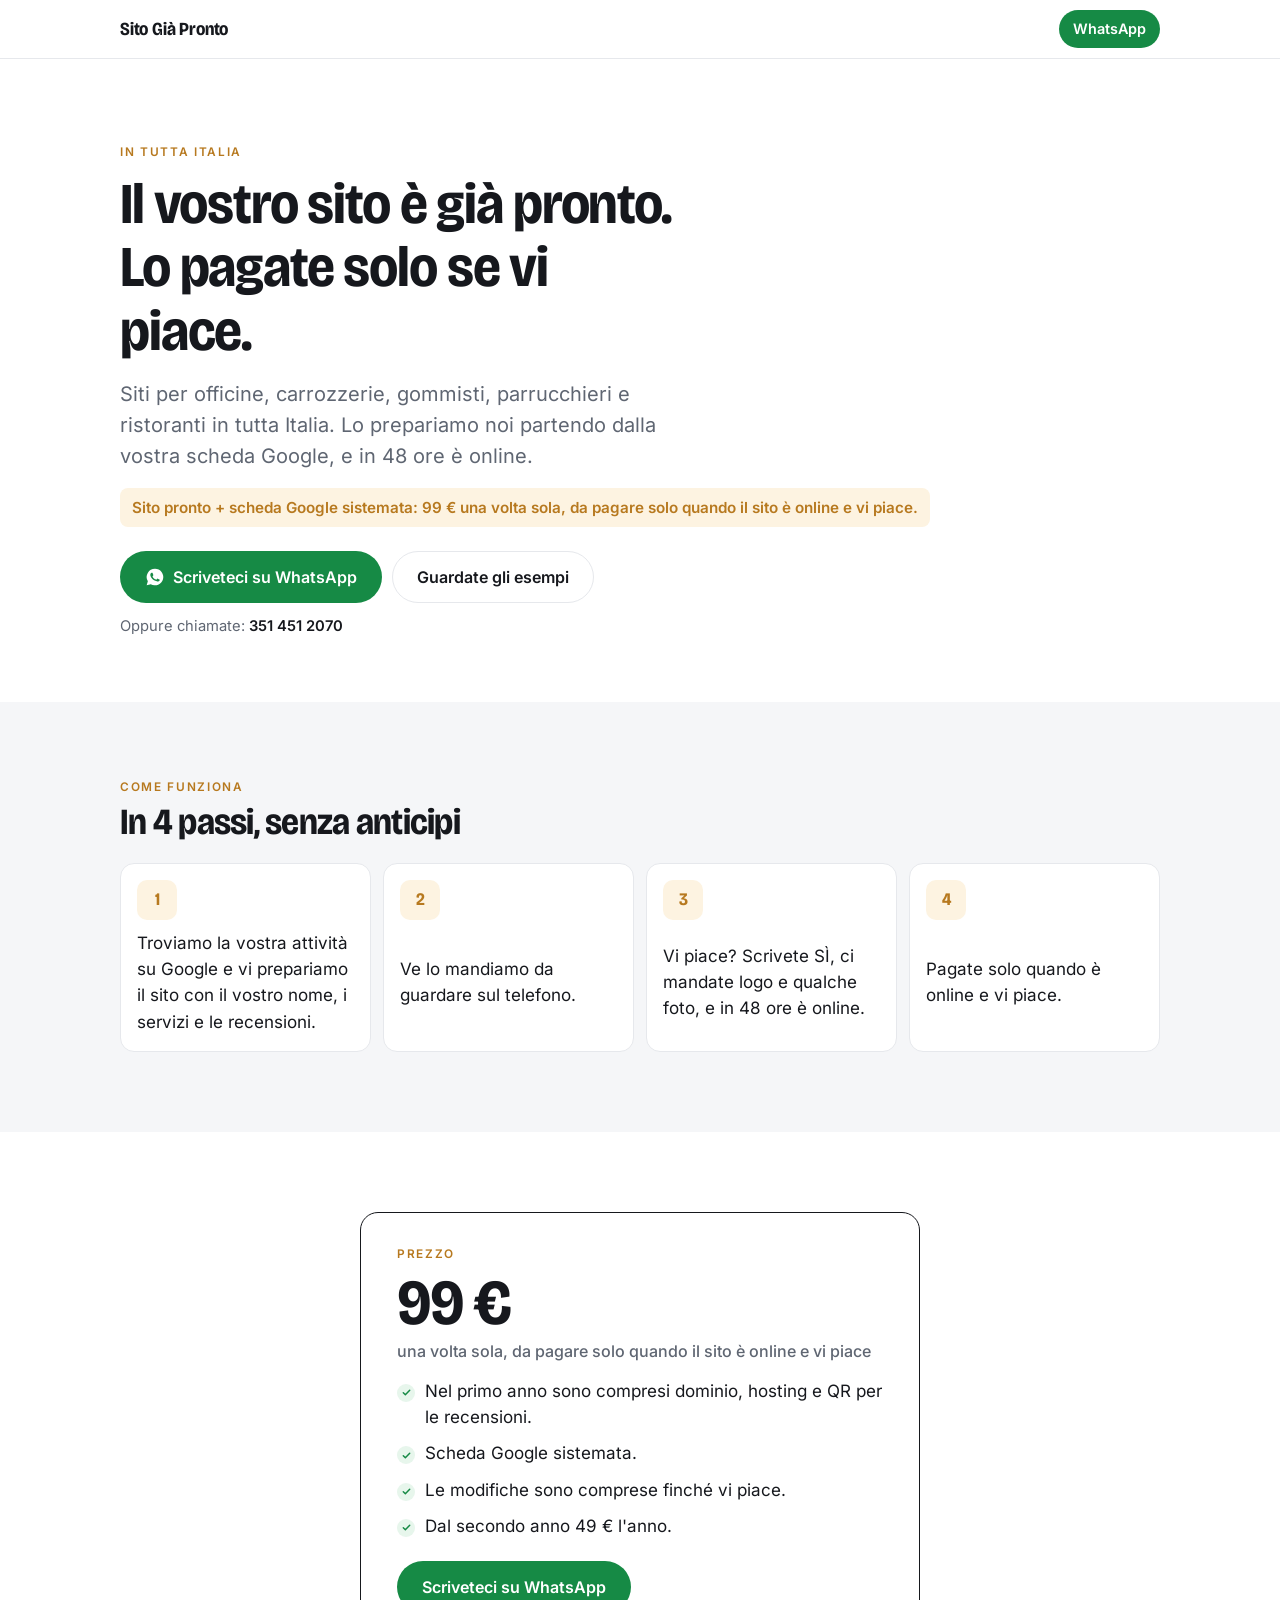
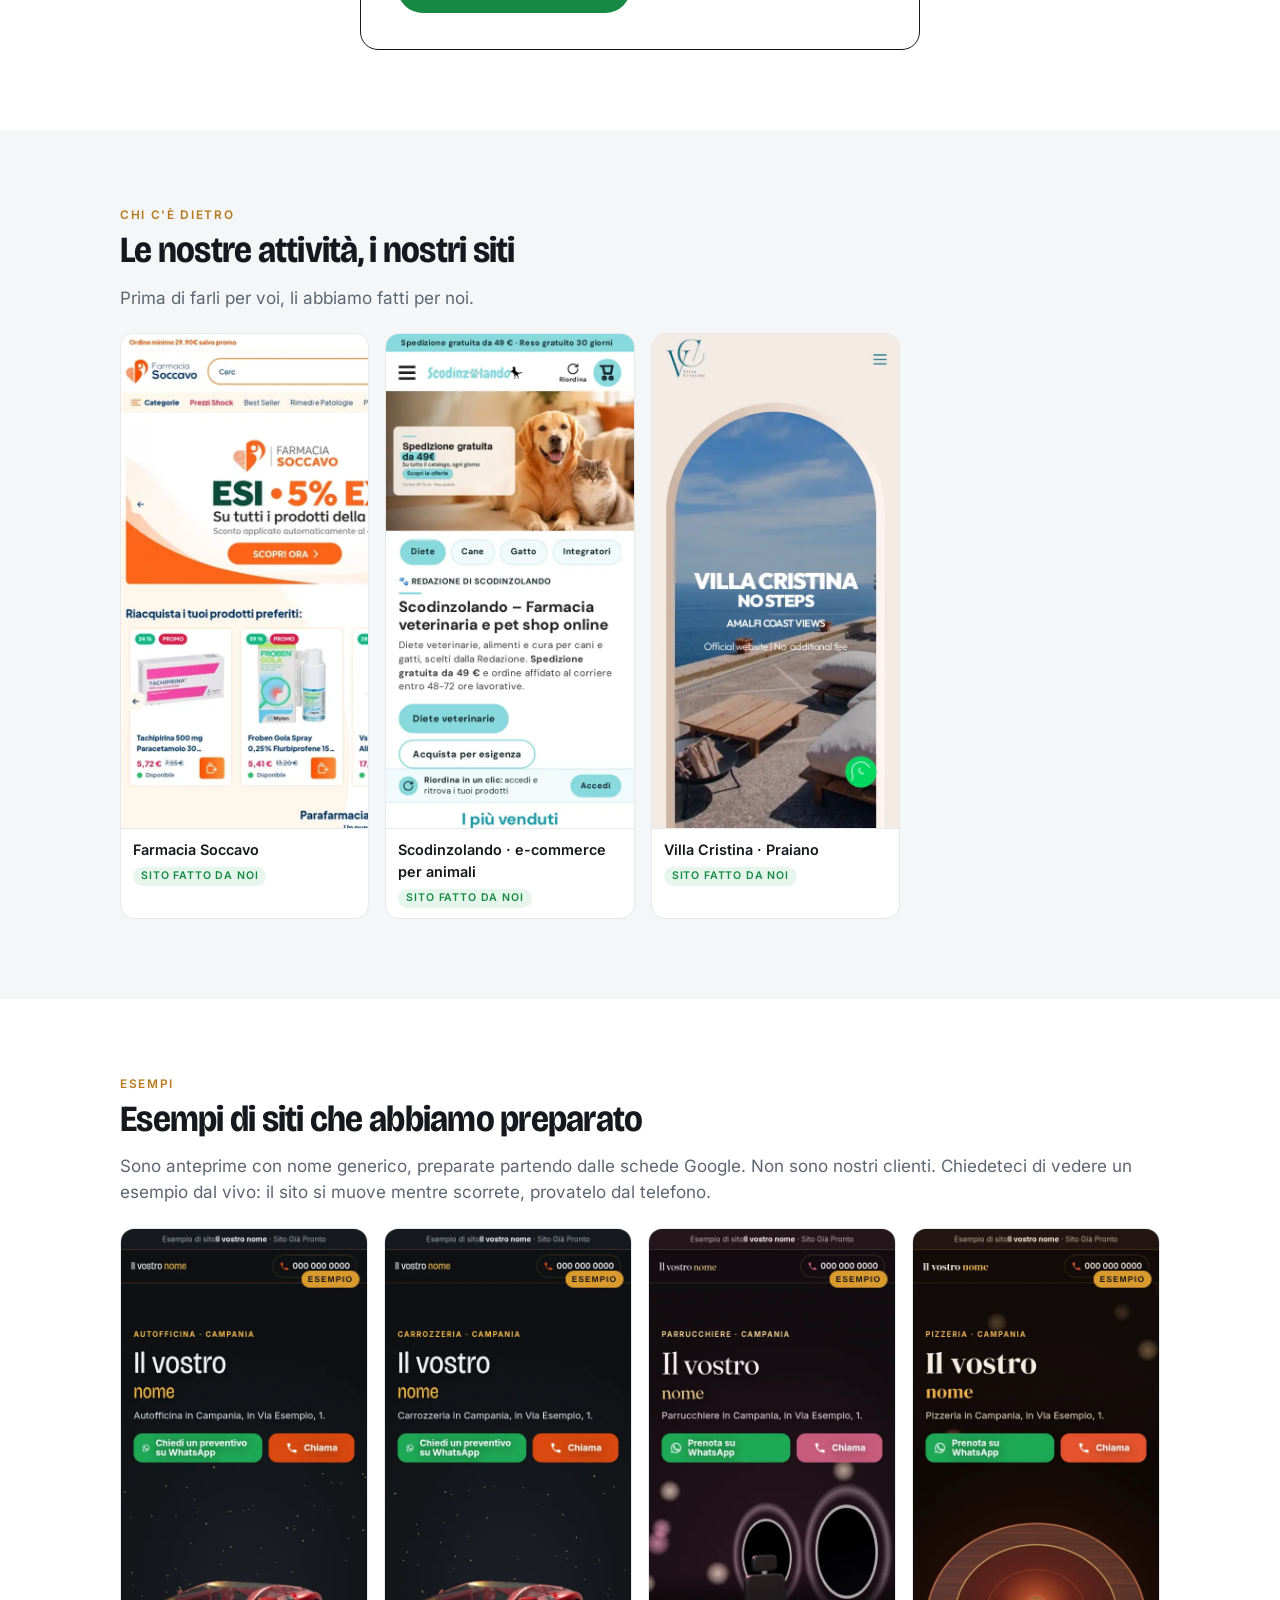
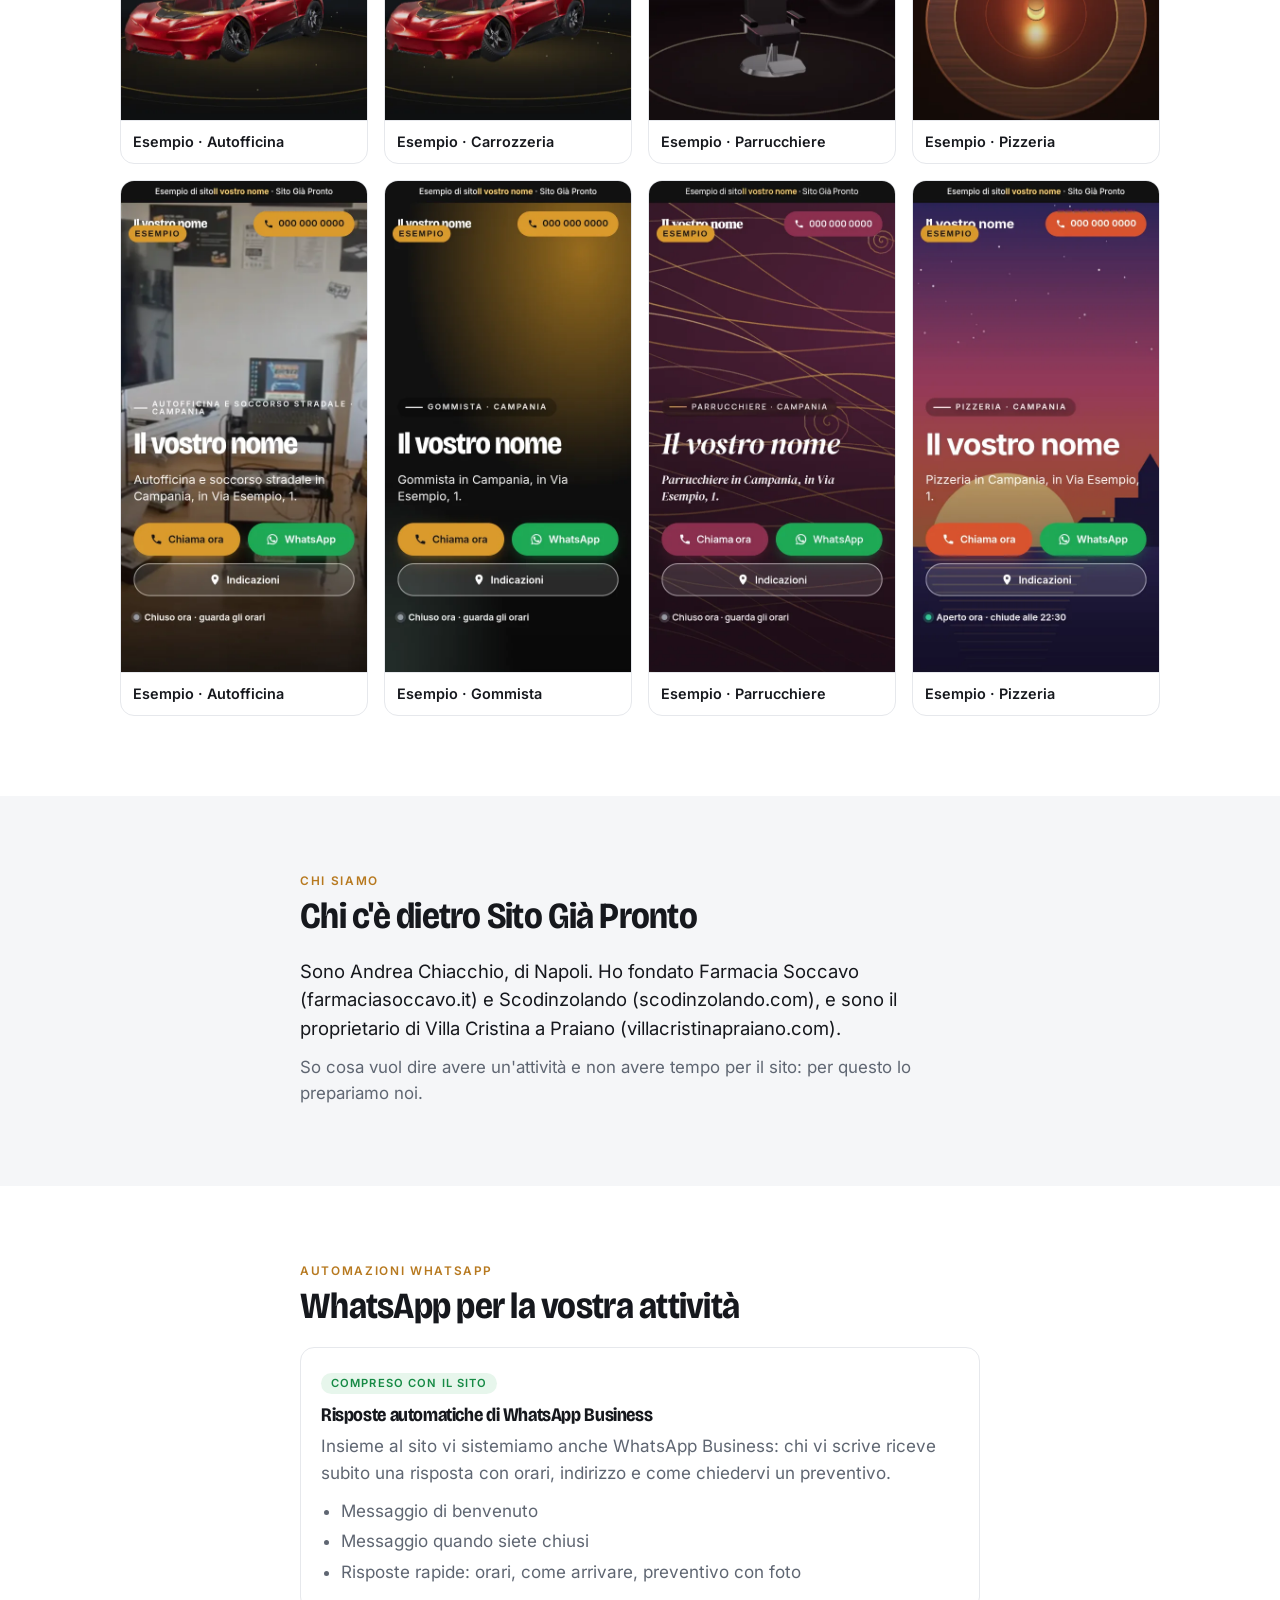
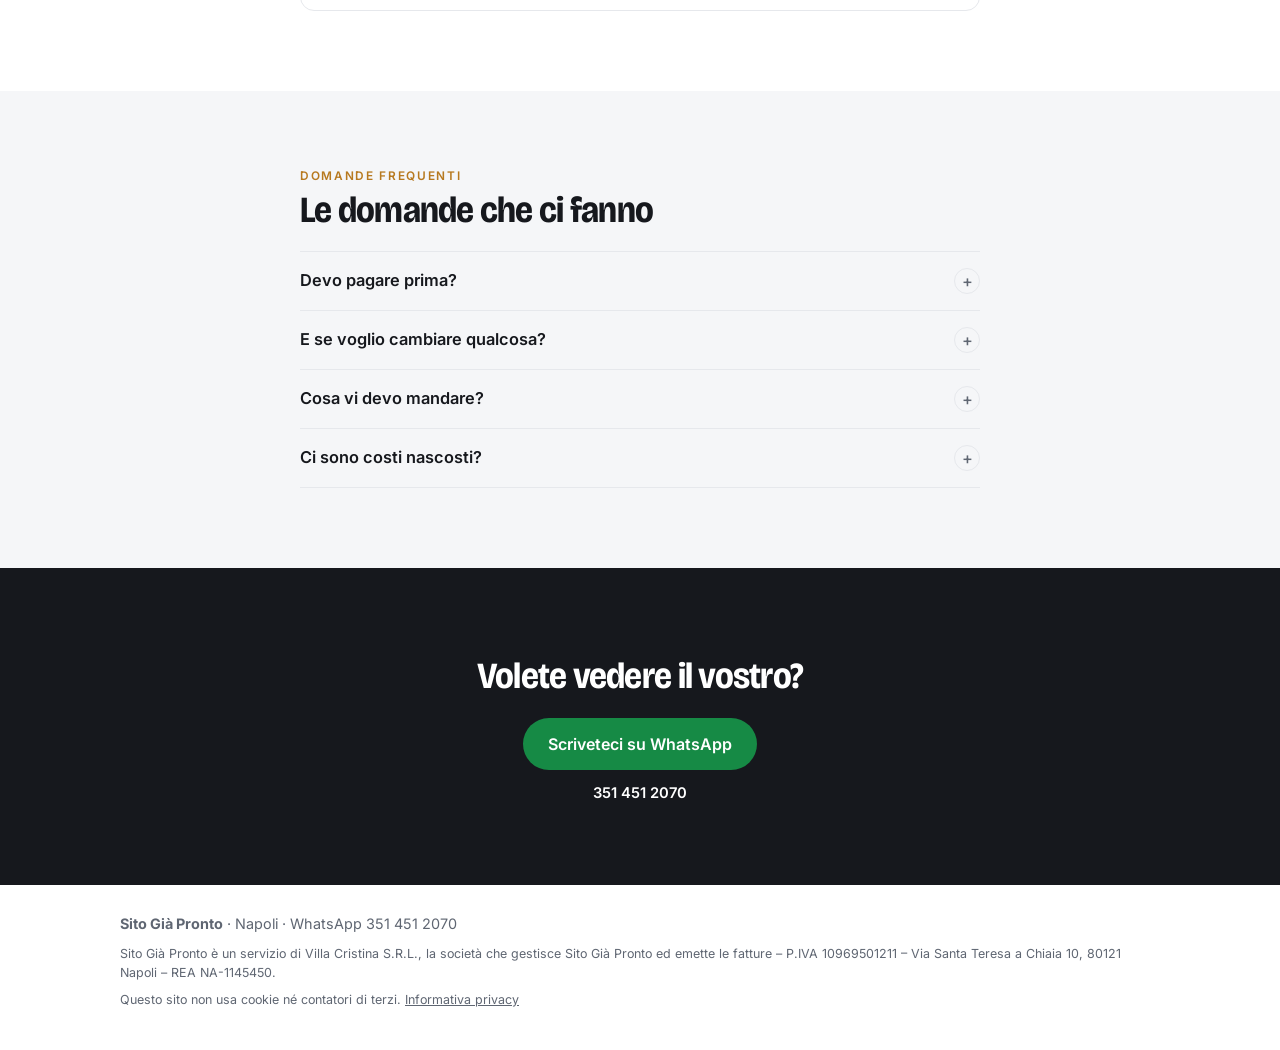
==== commit f974c455: "Prezzo come nel messaggio WhatsApp, via l'assistente "in arrivo" - 99 € una volta sola, da pagare so" ====
--- a/index.html
+++ b/index.html
@@ -4,7 +4,7 @@
 <meta charset="utf-8">
 <meta name="viewport" content="width=device-width,initial-scale=1,viewport-fit=cover">
 <title>Sito Già Pronto – Il vostro sito è già pronto, lo pagate solo se vi piace</title>
-<meta name="description" content="Siti per officine, carrozzerie, gommisti, parrucchieri e ristoranti in tutta Italia. 99 € + IVA una volta sola, pagate solo quando è online e vi piace.">
+<meta name="description" content="Siti per officine, carrozzerie, gommisti, parrucchieri e ristoranti in tutta Italia. 99 € una volta sola, da pagare solo quando il sito è online e vi piace.">
 <meta name="theme-color" content="#ffffff">
 <link rel="preload" href="assets/fonts/bricolage.woff2" as="font" type="font/woff2" crossorigin>
 <link rel="preload" href="assets/fonts/inter.woff2" as="font" type="font/woff2" crossorigin>
@@ -90,7 +90,6 @@
 #chi p:first-of-type{color:var(--ink);font-size:1.15rem}
 
 /* Automazioni WhatsApp */
-.wa-grid{display:grid;gap:20px}
 .wa-card{border:1px solid var(--line);border-radius:var(--r);padding:20px;background:#fff}
 .wa-card+.wa-card{margin-top:12px}
 .wa-card h3{margin:10px 0 8px}
@@ -102,23 +101,6 @@
 .tag{display:inline-block;padding:5px 10px;border-radius:999px;background:var(--amber-soft);color:var(--amber);font:600 .7rem/1 var(--body);letter-spacing:.1em;text-transform:uppercase}
 .tag.ok{background:var(--wa-soft);color:var(--wa)}
 
-/* Chat di esempio, piatta */
-.chat{position:relative;margin:0;width:100%;max-width:380px;justify-self:center;border:1px solid var(--line);border-radius:18px;overflow:hidden;background:#efeae2}
-.chat-badge{position:absolute;top:10px;right:10px;z-index:2;padding:5px 10px;border-radius:999px;background:var(--ink);color:#fff;font:700 .68rem/1 var(--body);letter-spacing:.12em;text-transform:uppercase}
-.chat-head{display:flex;align-items:center;gap:12px;padding:12px 14px;background:#fff;border-bottom:1px solid var(--line)}
-.chat-head b{display:block;font-size:.98rem;line-height:1.2}
-.chat-head small{color:var(--muted);font-size:.78rem}
-.chat-av{width:38px;height:38px;border-radius:50%;flex:none;background:var(--wa)}
-.chat-body{display:flex;flex-direction:column;gap:8px;padding:16px 12px}
-.b{position:relative;max-width:84%;margin:0;padding:8px 12px 20px;border-radius:10px;font-size:.9rem;line-height:1.4;color:var(--ink);background:#fff}
-.b i{position:absolute;right:10px;bottom:4px;font-style:normal;font-size:.66rem;color:var(--muted)}
-.b.in{align-self:flex-start;border-top-left-radius:3px}
-.b.out{align-self:flex-end;background:#d9fdd3;border-top-right-radius:3px}
-.b.photo{display:grid;grid-template-columns:1fr 1fr;gap:4px;padding-top:6px;min-width:190px}
-.b.photo .ph-img{aspect-ratio:1;border-radius:6px;background:#dfe3e8}
-.b.photo .cap{grid-column:1/-1}
-.b.sys{align-self:center;max-width:none;padding:5px 12px;background:#fff6d4;color:#6b5a1e;font-size:.76rem;border-radius:8px}
-.chat figcaption{padding:10px 14px;background:#fff;color:var(--muted);font-size:.76rem;text-align:center;border-top:1px solid var(--line)}
 
 /* FAQ */
 details{border-bottom:1px solid var(--line);padding:16px 0}
@@ -149,7 +131,6 @@
   .ex{flex:none;max-width:none}
   .hint{display:none}
   .price .btn,.wa-card .btn{width:auto}
-  .wa-grid{grid-template-columns:1.1fr .9fr;gap:48px;align-items:center}
   .float-wa{display:none}
   .foot{padding-bottom:40px}
 }
@@ -177,7 +158,7 @@
       <span class="eyebrow">In tutta Italia</span>
       <h1>Il vostro sito è già pronto. Lo pagate solo se vi piace.</h1>
       <p class="lead">Siti per officine, carrozzerie, gommisti, parrucchieri e ristoranti in tutta Italia. Lo prepariamo noi partendo dalla vostra scheda Google, e in 48 ore è online.</p>
-      <p class="sub">Sito pronto + scheda Google sistemata, 99 € + IVA una volta sola.</p>
+      <p class="sub">Sito pronto + scheda Google sistemata: 99 € una volta sola, da pagare solo quando il sito è online e vi piace.</p>
       <div class="cta">
         <a class="btn wa" href="https://wa.me/393514512070" rel="noopener"><svg aria-hidden="true" width="20" height="20" viewBox="0 0 24 24" fill="currentColor"><path d="M12 2a10 10 0 0 0-8.6 15.1L2 22l5-1.3A10 10 0 1 0 12 2zm5.3 14.2c-.2.6-1.3 1.2-1.8 1.2-.5.1-1 .1-3.3-.8-2.8-1.1-4.5-3.9-4.7-4.1-.1-.2-1.1-1.5-1.1-2.9s.7-2 1-2.3c.2-.3.5-.3.7-.3h.5c.2 0 .4 0 .6.5l.8 2c.1.2.1.4 0 .5l-.4.6-.4.4c-.1.2-.3.3-.1.6.2.3.8 1.3 1.7 2.1 1.2 1 2.1 1.3 2.4 1.5.3.1.5.1.6-.1l.9-1c.2-.3.4-.2.6-.1l1.9.9c.3.1.5.2.5.3.1.2.1.7-.1 1.4z"/></svg>Scriveteci su WhatsApp</a>
         <a class="btn line" href="#esempi">Guardate gli esempi</a>
@@ -205,12 +186,12 @@
     <div class="wrap">
       <div class="price">
         <span class="eyebrow">Prezzo</span>
-        <p class="big">99 € <small>+ IVA una volta sola</small></p>
+        <p class="big">99 € <small>una volta sola, da pagare solo quando il sito è online e vi piace</small></p>
         <ul>
           <li>Nel primo anno sono compresi dominio, hosting e QR per le recensioni.</li>
           <li>Scheda Google sistemata.</li>
           <li>Le modifiche sono comprese finché vi piace.</li>
-          <li>Dal secondo anno 49 € + IVA l'anno.</li>
+          <li>Dal secondo anno 49 € l'anno.</li>
         </ul>
         <a class="btn wa" href="https://wa.me/393514512070" rel="noopener">Scriveteci su WhatsApp</a>
       </div>
@@ -277,7 +258,7 @@
 
   <!-- TESTO DA TESTI (automazioni-whatsapp-presentazione-bozza.md, testi-sito-nostro-bozza.md, testi-definitivi.md) -->
   <section class="sec" id="automazioni">
-    <div class="wrap wa-grid">
+    <div class="wrap narrow">
       <div class="wa-text">
         <span class="eyebrow">Automazioni WhatsApp</span>
         <h2>WhatsApp per la vostra attività</h2>
@@ -291,30 +272,8 @@
             <li>Risposte rapide: orari, come arrivare, preventivo con foto</li>
           </ul>
         </div>
-        <div class="wa-card soon">
-          <span class="tag">In arrivo</span>
-          <h3>Un assistente che risponde da solo</h3>
-          <p>Risponde da solo ai clienti su WhatsApp, anche quando state lavorando o siete chiusi: dà orari e indirizzo, raccoglie le foto per il preventivo o la richiesta di appuntamento, e vi passa la chat quando serve il titolare.</p>
-          <p class="wa-note">Lo stiamo provando sulle nostre attività. Provatelo per primi, gratis e senza impegno.</p>
-          <a class="btn wa" href="https://wa.me/393514512070" rel="noopener">Voglio provarlo per primo</a>
-        </div>
-      </div>
-
-      <figure class="chat" aria-label="Esempio di chat WhatsApp con l'assistente di una carrozzeria">
-        <span class="chat-badge">Esempio</span>
-        <div class="chat-head">
-          <span class="chat-av" aria-hidden="true"></span>
-          <div><b>Carrozzeria</b><small>assistente WhatsApp</small></div>
-        </div>
-        <div class="chat-body">
-          <p class="b in">Buongiorno, ho un graffio sulla portiera. Potete farmi un preventivo?<i>09:12</i></p>
-          <p class="b out">Buongiorno! Certo: mandate 2-3 foto del danno e la targa, e il titolare vi risponde con il preventivo.<i>09:12</i></p>
-          <div class="b in photo"><span class="ph-img" aria-hidden="true"></span><span class="ph-img" aria-hidden="true"></span><span class="cap">Ecco le foto e la targa</span><i>09:14</i></div>
-          <p class="b out">Grazie, ricevute! Passo la chat al titolare, che vi risponde qui.<i>09:14</i></p>
-          <p class="b sys">Chat passata al titolare</p>
-        </div>
-        <figcaption>Esempio di conversazione, non è un cliente reale.</figcaption>
-      </figure>
+      </div>
+
     </div>
   </section>
 
@@ -326,7 +285,7 @@
       <details><summary>Devo pagare prima?</summary><p>No, pagate solo quando il sito è online e vi piace.</p></details>
       <details><summary>E se voglio cambiare qualcosa?</summary><p>Le modifiche sono comprese finché vi piace.</p></details>
       <details><summary>Cosa vi devo mandare?</summary><p>Logo (va bene anche una foto), 4-5 foto, indirizzo e P.IVA.</p></details>
-      <details><summary>Ci sono costi nascosti?</summary><p>No: 99 € + IVA una volta sola, poi dal secondo anno 49 € + IVA l'anno per dominio e hosting.</p></details>
+      <details><summary>Ci sono costi nascosti?</summary><p>No: 99 € una volta sola, da pagare solo quando il sito è online e vi piace, poi dal secondo anno 49 € l'anno per dominio e hosting.</p></details>
     </div>
   </section>
 
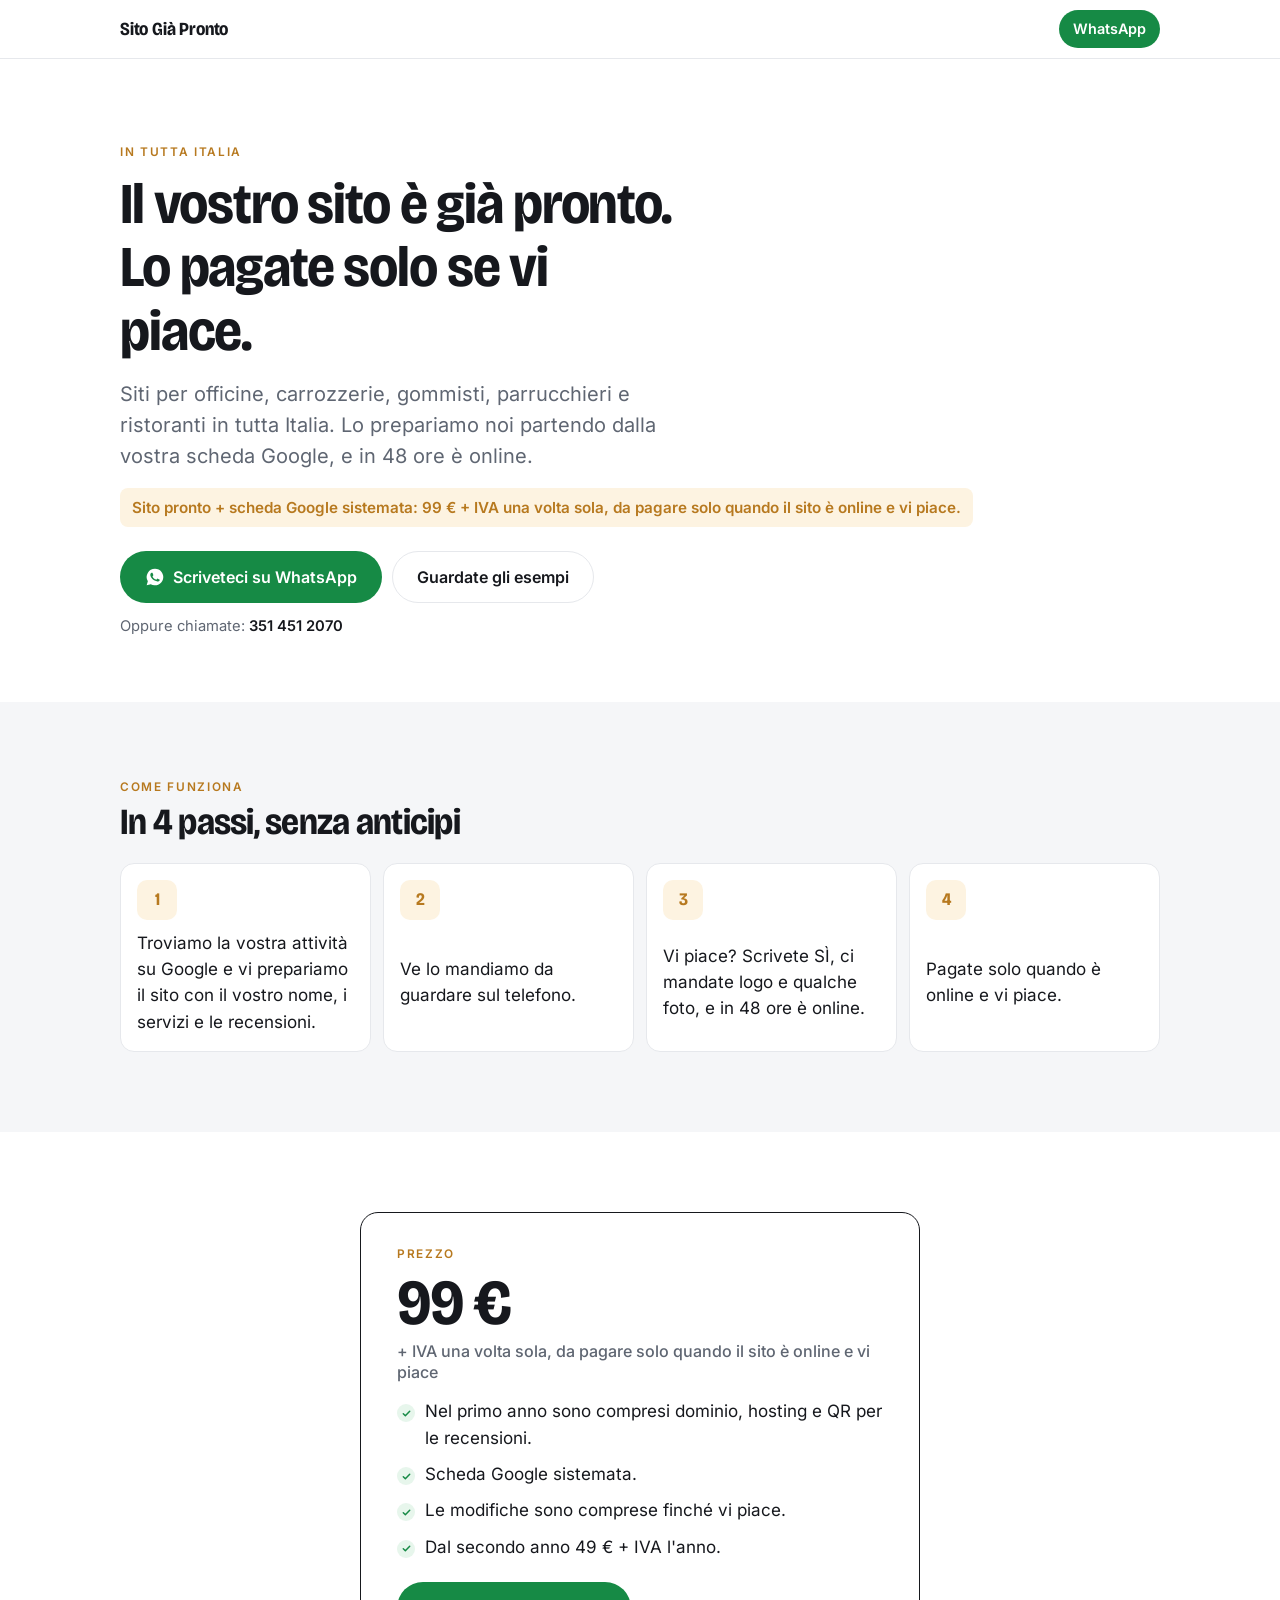
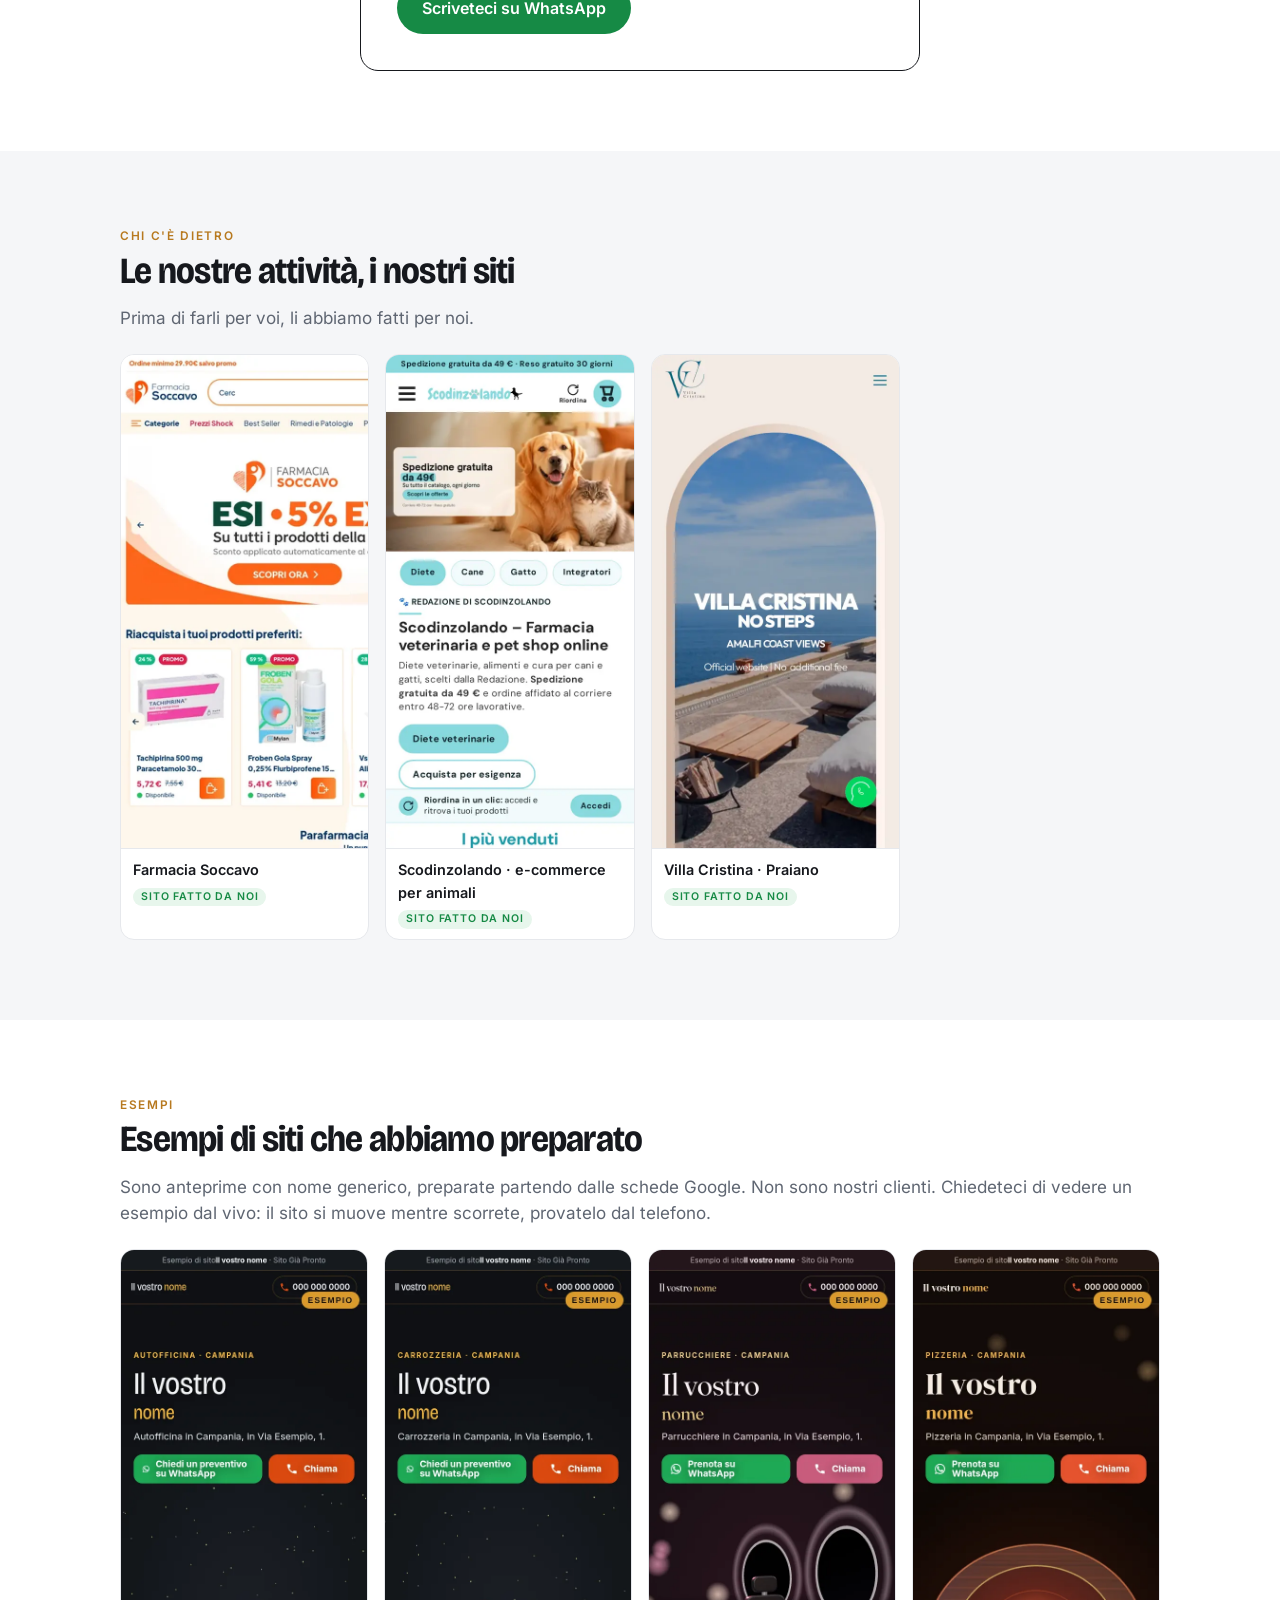
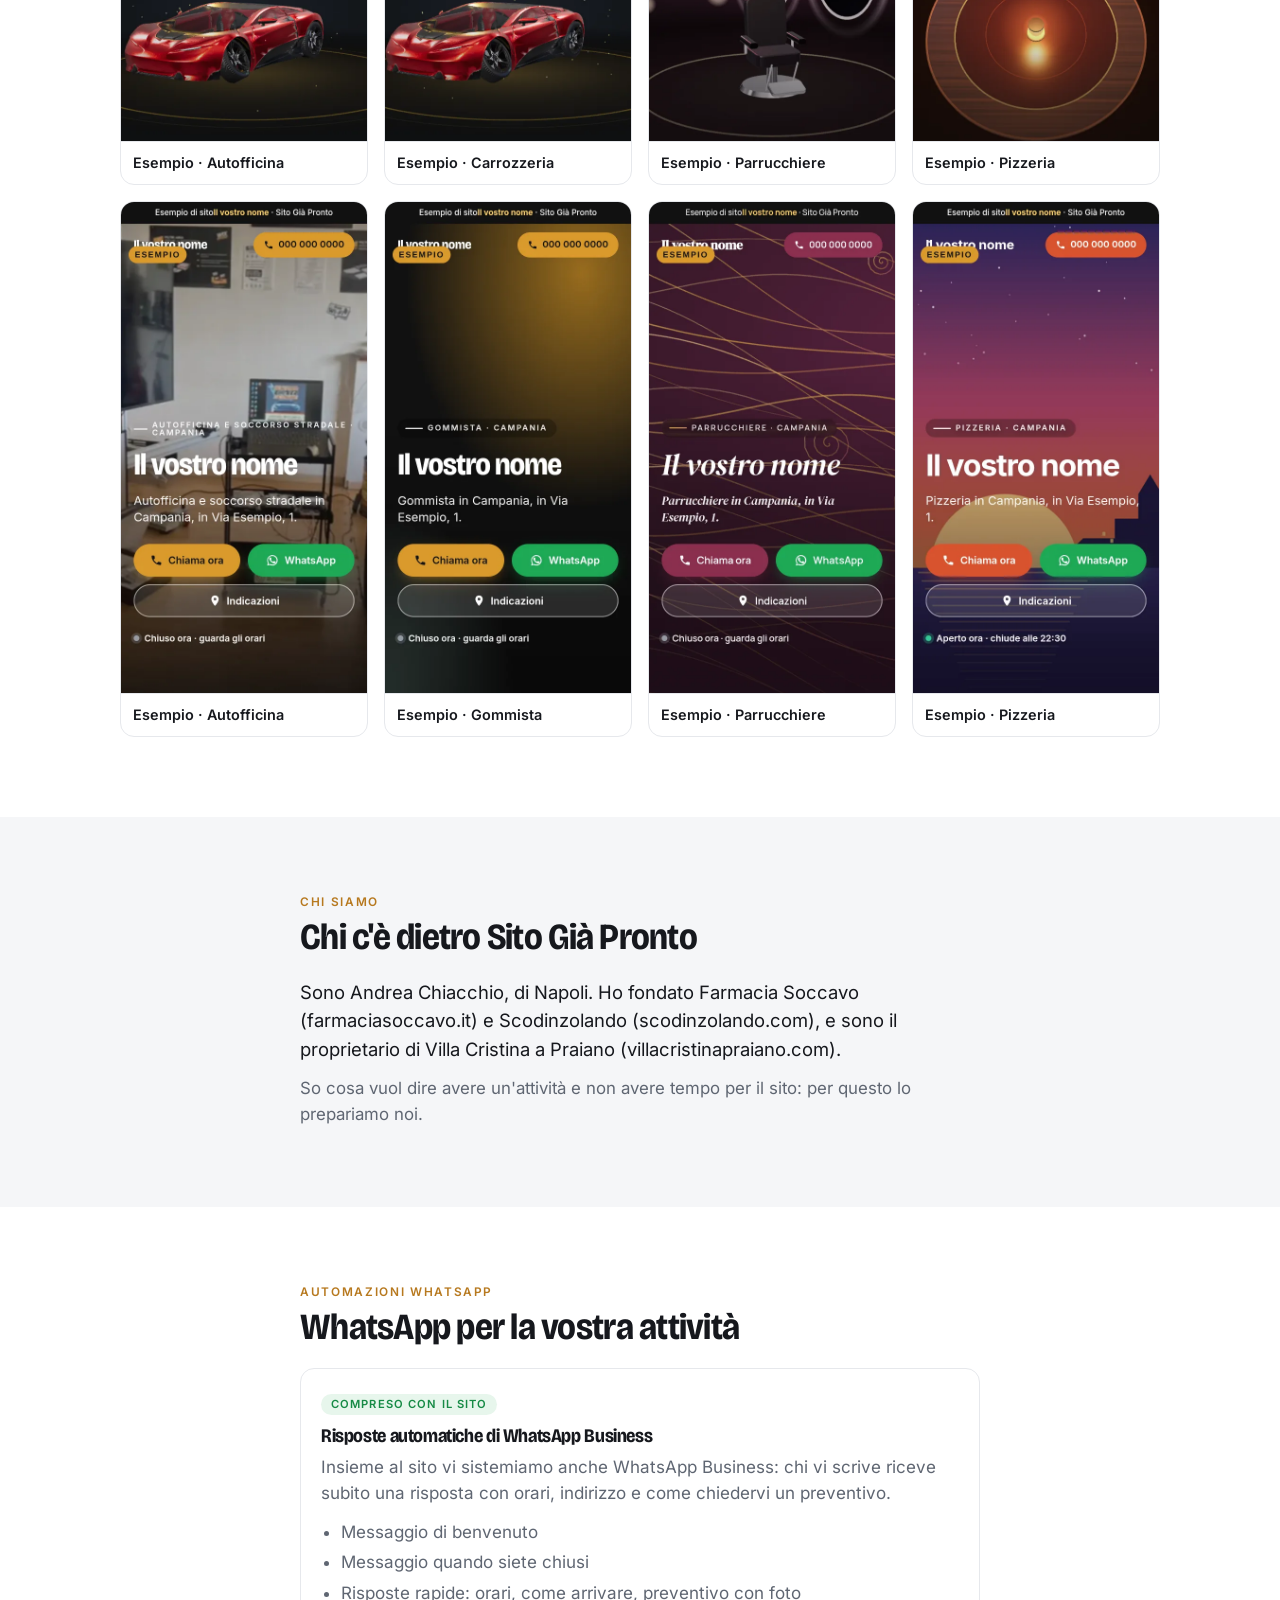
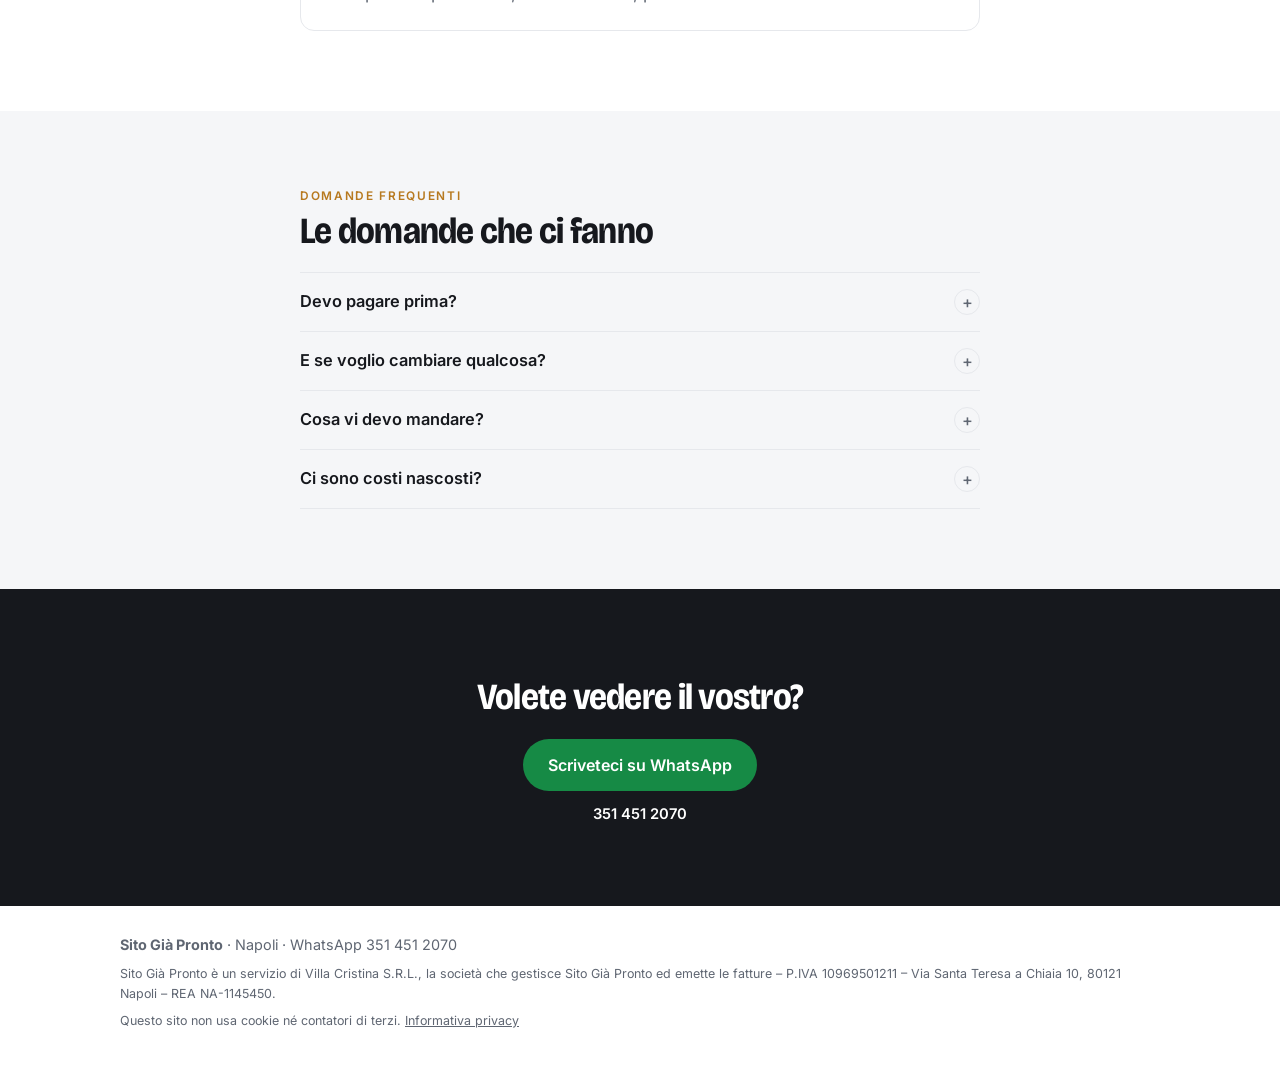
==== commit f9e175f0: "Prezzi con "+ IVA" ovunque: 99 € + IVA una volta sola, 49 € + IVA dal secondo anno Co-Authored-By: C" ====
--- a/index.html
+++ b/index.html
@@ -4,7 +4,7 @@
 <meta charset="utf-8">
 <meta name="viewport" content="width=device-width,initial-scale=1,viewport-fit=cover">
 <title>Sito Già Pronto – Il vostro sito è già pronto, lo pagate solo se vi piace</title>
-<meta name="description" content="Siti per officine, carrozzerie, gommisti, parrucchieri e ristoranti in tutta Italia. 99 € una volta sola, da pagare solo quando il sito è online e vi piace.">
+<meta name="description" content="Siti per officine, carrozzerie, gommisti, parrucchieri e ristoranti in tutta Italia. 99 € + IVA una volta sola, da pagare solo quando il sito è online e vi piace.">
 <meta name="theme-color" content="#ffffff">
 <link rel="preload" href="assets/fonts/bricolage.woff2" as="font" type="font/woff2" crossorigin>
 <link rel="preload" href="assets/fonts/inter.woff2" as="font" type="font/woff2" crossorigin>
@@ -158,7 +158,7 @@
       <span class="eyebrow">In tutta Italia</span>
       <h1>Il vostro sito è già pronto. Lo pagate solo se vi piace.</h1>
       <p class="lead">Siti per officine, carrozzerie, gommisti, parrucchieri e ristoranti in tutta Italia. Lo prepariamo noi partendo dalla vostra scheda Google, e in 48 ore è online.</p>
-      <p class="sub">Sito pronto + scheda Google sistemata: 99 € una volta sola, da pagare solo quando il sito è online e vi piace.</p>
+      <p class="sub">Sito pronto + scheda Google sistemata: 99 € + IVA una volta sola, da pagare solo quando il sito è online e vi piace.</p>
       <div class="cta">
         <a class="btn wa" href="https://wa.me/393514512070" rel="noopener"><svg aria-hidden="true" width="20" height="20" viewBox="0 0 24 24" fill="currentColor"><path d="M12 2a10 10 0 0 0-8.6 15.1L2 22l5-1.3A10 10 0 1 0 12 2zm5.3 14.2c-.2.6-1.3 1.2-1.8 1.2-.5.1-1 .1-3.3-.8-2.8-1.1-4.5-3.9-4.7-4.1-.1-.2-1.1-1.5-1.1-2.9s.7-2 1-2.3c.2-.3.5-.3.7-.3h.5c.2 0 .4 0 .6.5l.8 2c.1.2.1.4 0 .5l-.4.6-.4.4c-.1.2-.3.3-.1.6.2.3.8 1.3 1.7 2.1 1.2 1 2.1 1.3 2.4 1.5.3.1.5.1.6-.1l.9-1c.2-.3.4-.2.6-.1l1.9.9c.3.1.5.2.5.3.1.2.1.7-.1 1.4z"/></svg>Scriveteci su WhatsApp</a>
         <a class="btn line" href="#esempi">Guardate gli esempi</a>
@@ -186,12 +186,12 @@
     <div class="wrap">
       <div class="price">
         <span class="eyebrow">Prezzo</span>
-        <p class="big">99 € <small>una volta sola, da pagare solo quando il sito è online e vi piace</small></p>
+        <p class="big">99 € <small>+ IVA una volta sola, da pagare solo quando il sito è online e vi piace</small></p>
         <ul>
           <li>Nel primo anno sono compresi dominio, hosting e QR per le recensioni.</li>
           <li>Scheda Google sistemata.</li>
           <li>Le modifiche sono comprese finché vi piace.</li>
-          <li>Dal secondo anno 49 € l'anno.</li>
+          <li>Dal secondo anno 49 € + IVA l'anno.</li>
         </ul>
         <a class="btn wa" href="https://wa.me/393514512070" rel="noopener">Scriveteci su WhatsApp</a>
       </div>
@@ -285,7 +285,7 @@
       <details><summary>Devo pagare prima?</summary><p>No, pagate solo quando il sito è online e vi piace.</p></details>
       <details><summary>E se voglio cambiare qualcosa?</summary><p>Le modifiche sono comprese finché vi piace.</p></details>
       <details><summary>Cosa vi devo mandare?</summary><p>Logo (va bene anche una foto), 4-5 foto, indirizzo e P.IVA.</p></details>
-      <details><summary>Ci sono costi nascosti?</summary><p>No: 99 € una volta sola, da pagare solo quando il sito è online e vi piace, poi dal secondo anno 49 € l'anno per dominio e hosting.</p></details>
+      <details><summary>Ci sono costi nascosti?</summary><p>No: 99 € + IVA una volta sola, da pagare solo quando il sito è online e vi piace, poi dal secondo anno 49 € + IVA l'anno per dominio e hosting.</p></details>
     </div>
   </section>
 
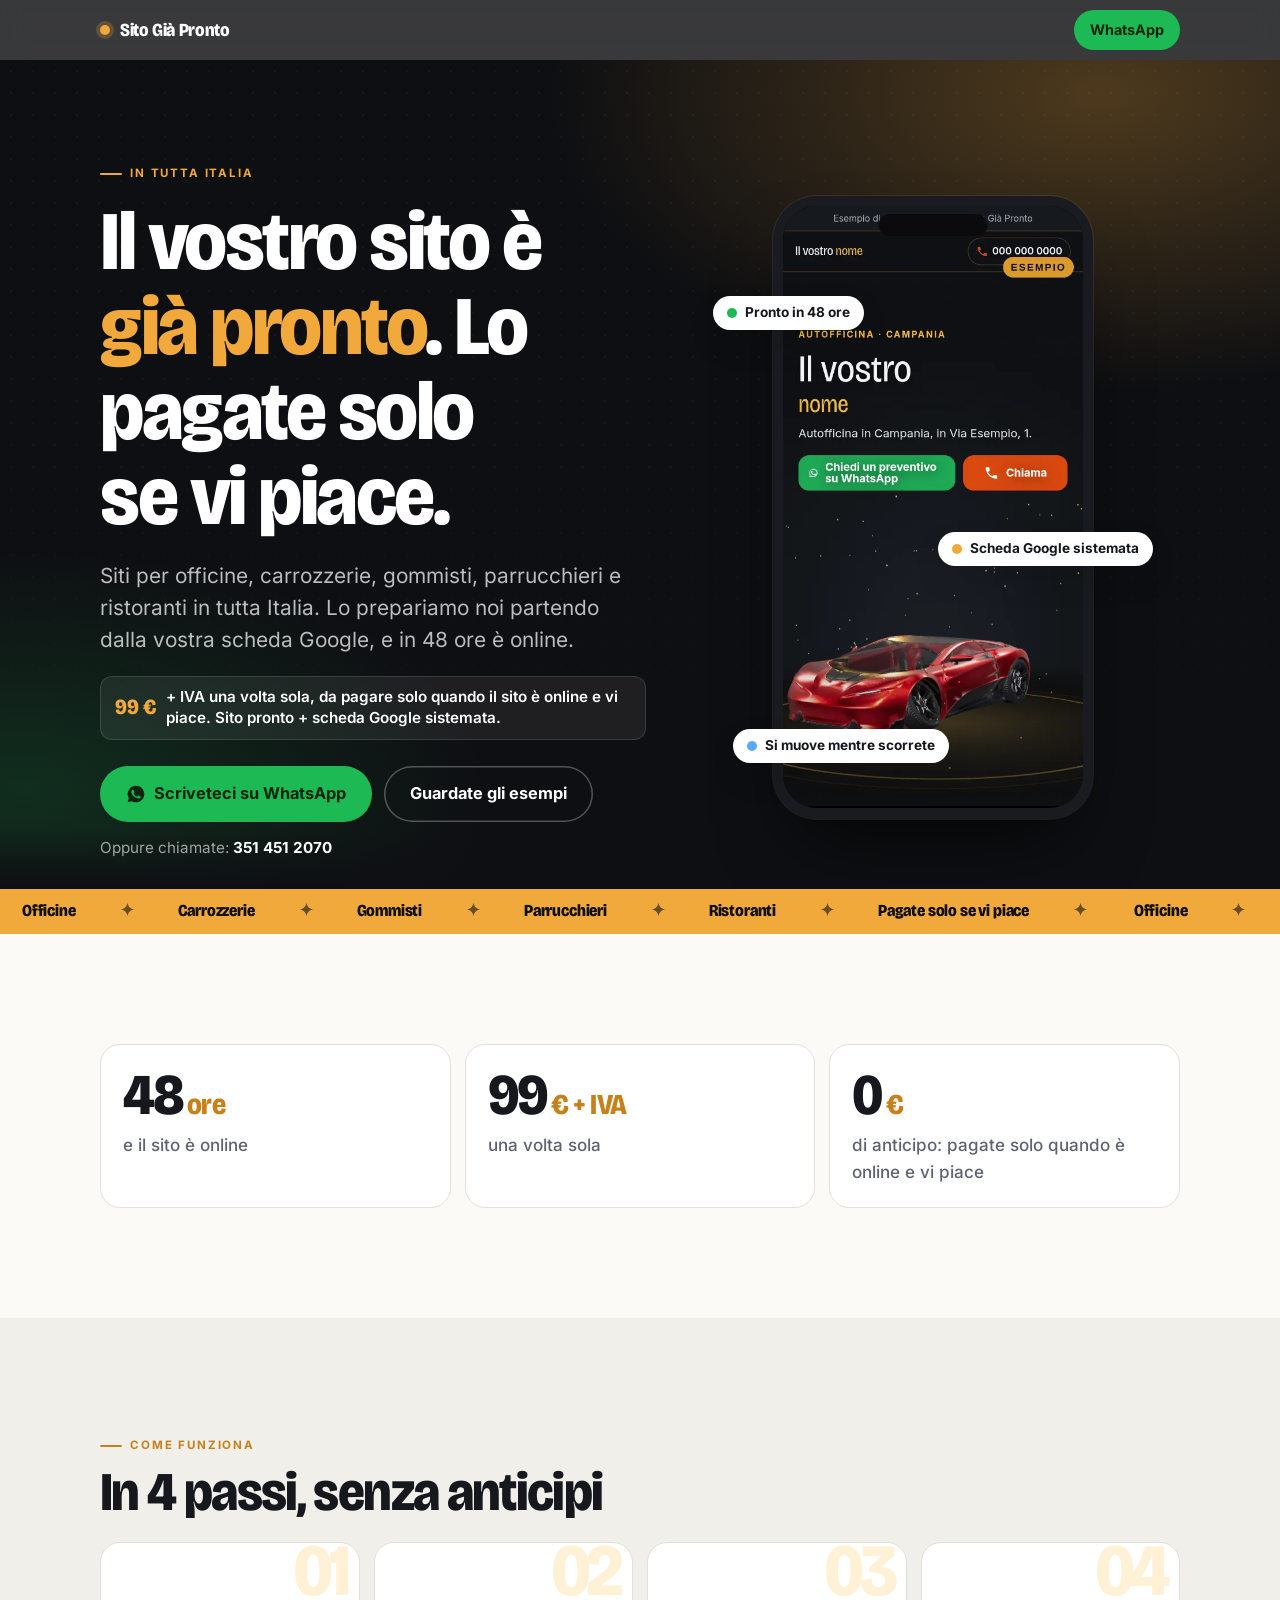
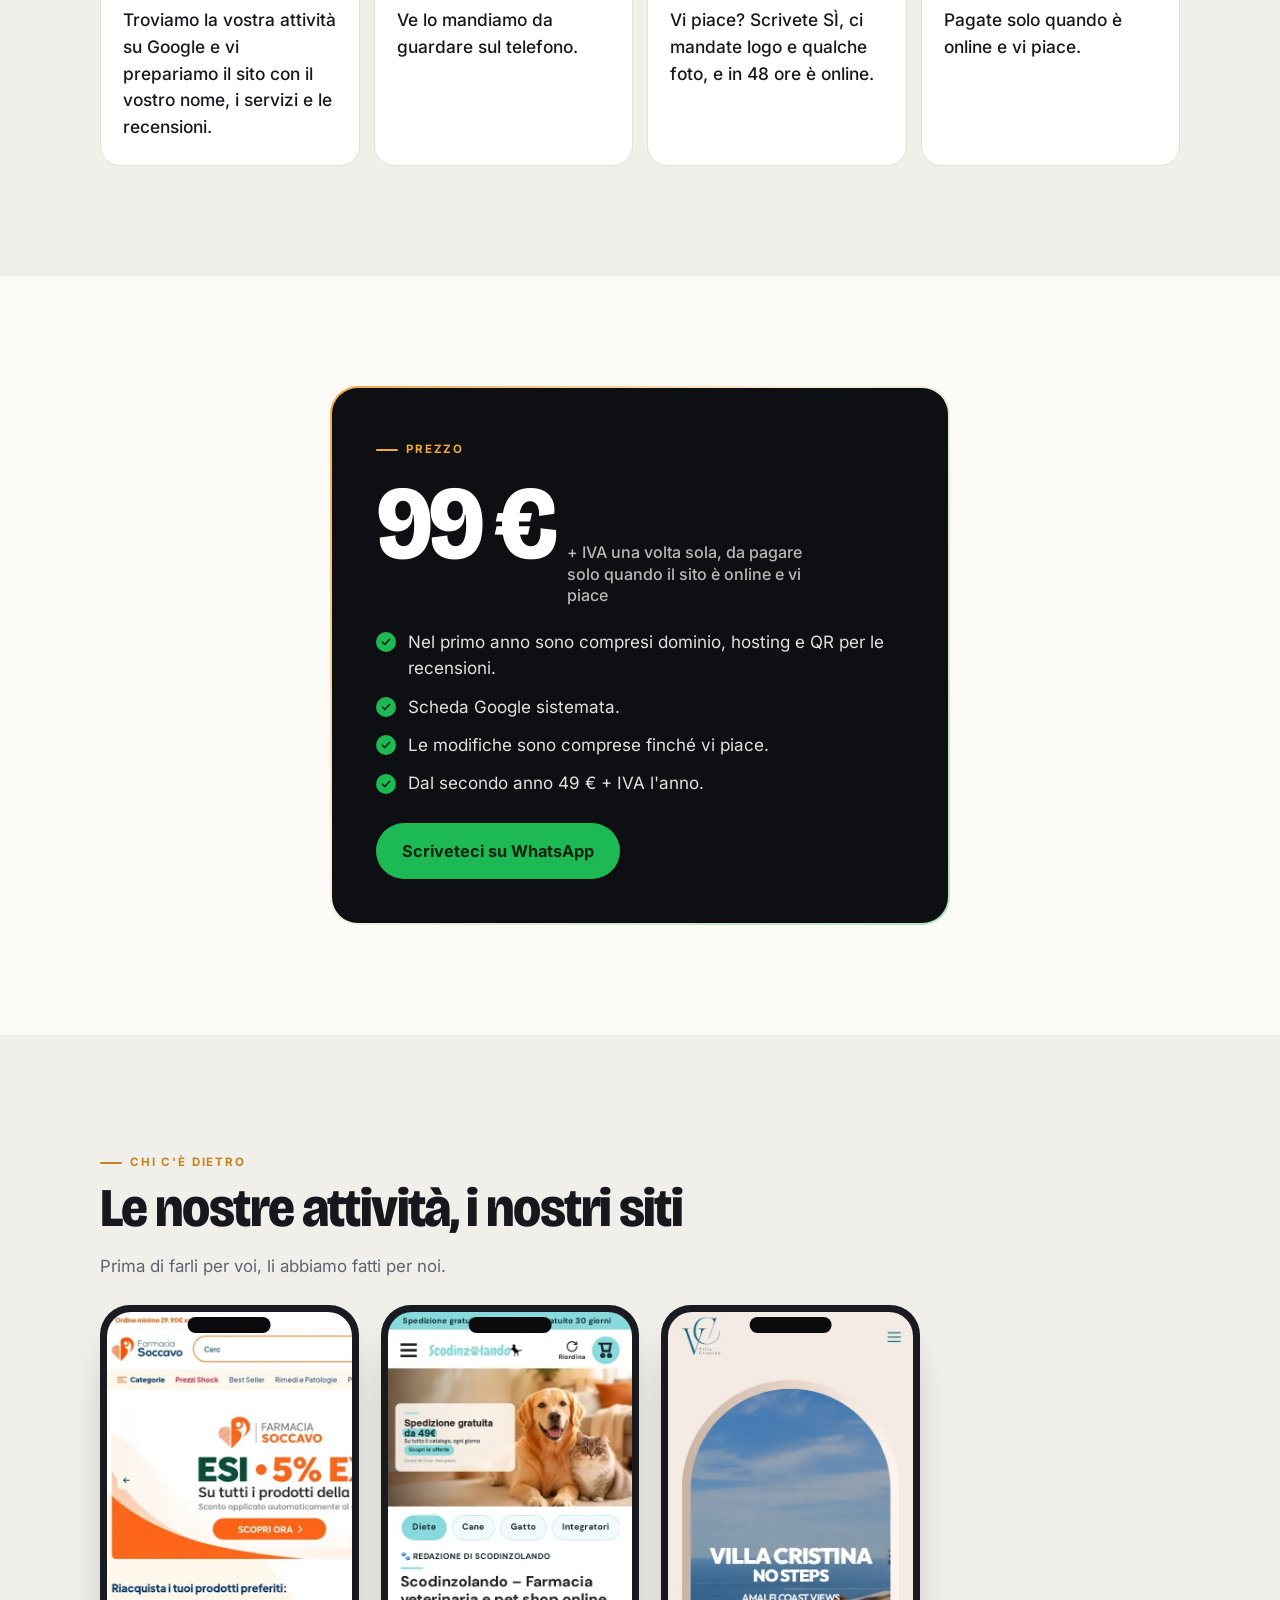
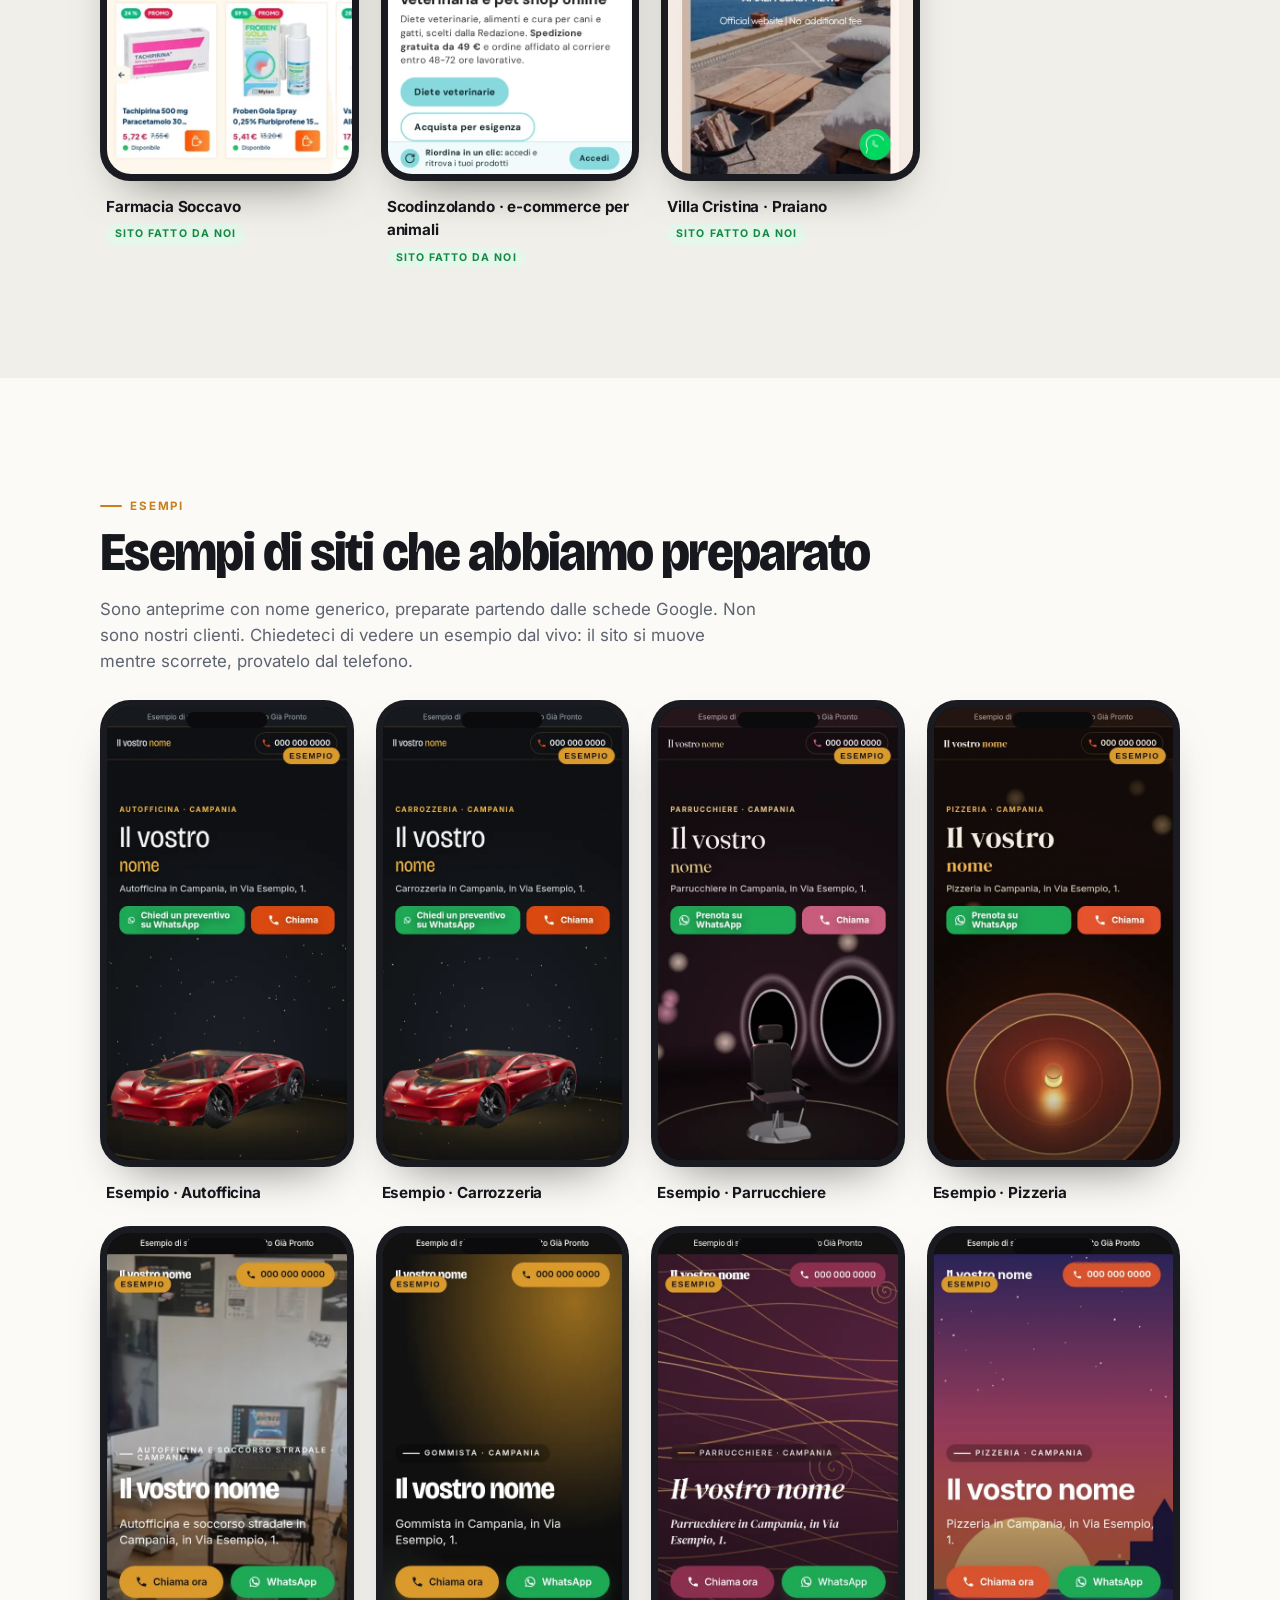
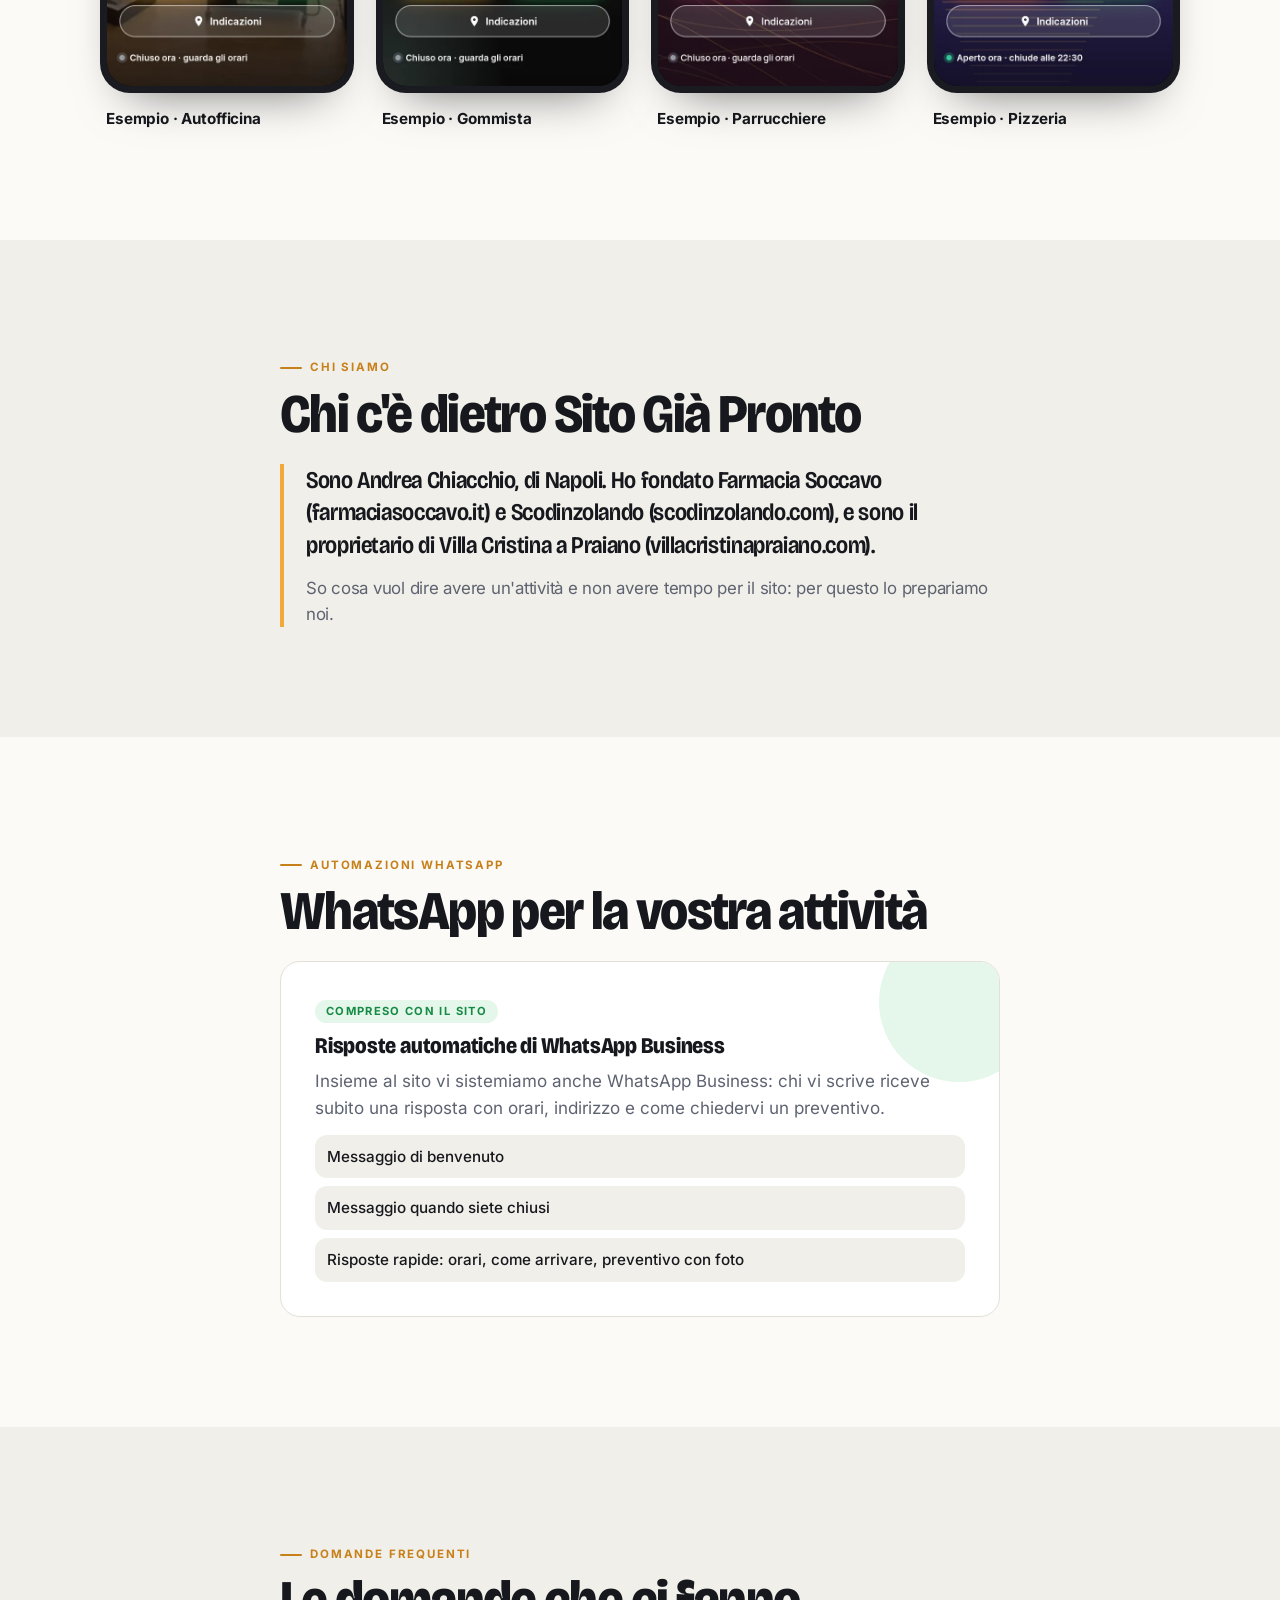
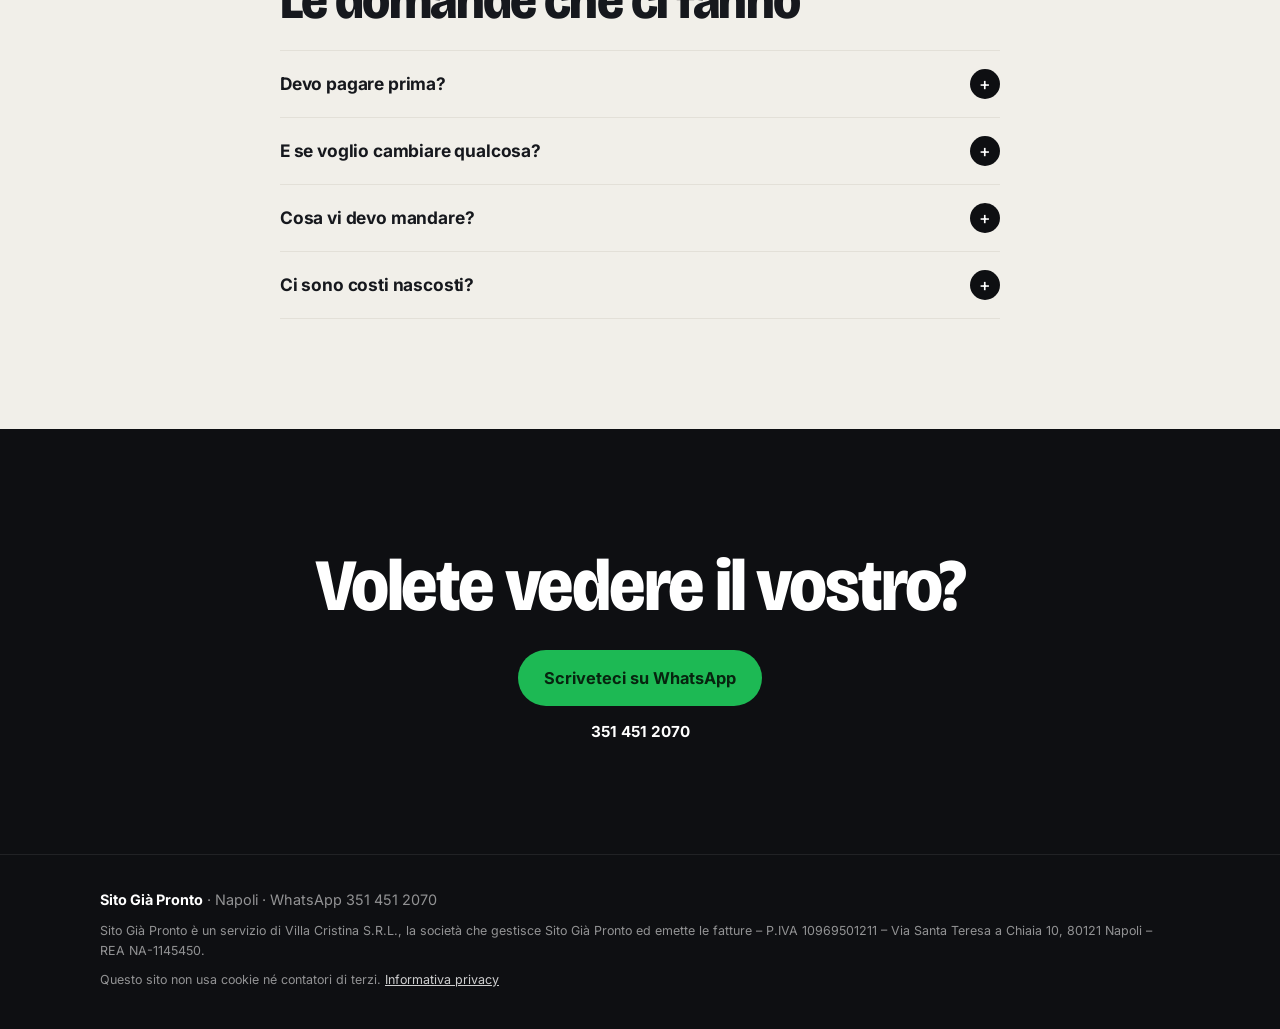
==== commit 4c398da5: "Home rifatta "effetto wow": hero scuro con telefono che scorre, numeri grandi, telefoni per gli esem" ====
--- a/index.html
+++ b/index.html
@@ -5,148 +5,214 @@
 <meta name="viewport" content="width=device-width,initial-scale=1,viewport-fit=cover">
 <title>Sito Già Pronto – Il vostro sito è già pronto, lo pagate solo se vi piace</title>
 <meta name="description" content="Siti per officine, carrozzerie, gommisti, parrucchieri e ristoranti in tutta Italia. 99 € + IVA una volta sola, da pagare solo quando il sito è online e vi piace.">
-<meta name="theme-color" content="#ffffff">
+<meta name="theme-color" content="#0e0f12">
 <link rel="preload" href="assets/fonts/bricolage.woff2" as="font" type="font/woff2" crossorigin>
 <link rel="preload" href="assets/fonts/inter.woff2" as="font" type="font/woff2" crossorigin>
 <style>
-/* Sito Già Pronto – home. CSS inline: una sola richiesta, apre subito da WhatsApp.
+/* Sito Già Pronto – home. CSS inline: una richiesta sola, apre subito da WhatsApp.
    La pagina /privacy/ continua a usare assets/style.css. */
 @font-face{font-family:"Bricolage";src:url(assets/fonts/bricolage.woff2) format("woff2");font-weight:400 800;font-display:swap}
 @font-face{font-family:"Inter";src:url(assets/fonts/inter.woff2) format("woff2");font-weight:400 700;font-display:swap}
 :root{
-  --bg:#ffffff;--soft:#f5f6f8;--ink:#16181d;--muted:#5f6672;--line:#e6e8ec;
-  --wa:#168a45;--wa-soft:#e7f6ec;--amber:#b7791f;--amber-soft:#fdf3e1;
+  --ink:#0e0f12;--ink2:#17181d;--paper:#fbfaf7;--paper2:#f1efe9;--text:#16181d;--muted:#5d6370;--line:#e3e0d8;
+  --amber:#f2a93b;--amber-deep:#c7801a;--amber-soft:#fff1d6;--wa:#1db954;--wa-deep:#168a45;--wa-soft:#e4f7ea;
   --display:"Bricolage","Inter",sans-serif;--body:"Inter",system-ui,-apple-system,"Segoe UI",sans-serif;
-  --r:14px;--wrap:1040px;--pad:20px;
+  --wrap:1080px;--pad:20px;--r:20px;
 }
 *,*::before,*::after{box-sizing:border-box}
 html{scroll-behavior:smooth;-webkit-text-size-adjust:100%}
-body{margin:0;background:var(--bg);color:var(--ink);font:400 17px/1.55 var(--body);-webkit-font-smoothing:antialiased}
+body{margin:0;background:var(--paper);color:var(--text);font:400 17px/1.55 var(--body);-webkit-font-smoothing:antialiased;overflow-x:hidden}
 img{max-width:100%;height:auto;display:block}
 a{color:inherit}
-h1,h2,h3{font-family:var(--display);font-weight:700;line-height:1.1;letter-spacing:-.02em;margin:0}
-h1{font-size:clamp(2rem,7.5vw,3.6rem);max-width:18ch}
-h2{font-size:clamp(1.55rem,5vw,2.3rem);margin:8px 0 20px}
-h3{font-size:1.2rem}
 p{margin:0}
+h1,h2,h3{font-family:var(--display);font-weight:800;line-height:1.02;letter-spacing:-.03em;margin:0}
+h1{font-size:clamp(2.6rem,11vw,5.2rem)}
+h2{font-size:clamp(2rem,7vw,3.4rem);margin:10px 0 22px}
+h3{font-size:1.25rem;letter-spacing:-.01em}
 .wrap{width:min(var(--wrap),100% - var(--pad)*2);margin-inline:auto}
-.narrow{max-width:680px}
-.center{text-align:center}
-.eyebrow{display:block;font:600 .74rem/1 var(--body);letter-spacing:.14em;text-transform:uppercase;color:var(--amber)}
+.narrow{max-width:720px}
+.eyebrow{display:inline-flex;align-items:center;gap:8px;font:700 .72rem/1 var(--body);letter-spacing:.16em;text-transform:uppercase;color:var(--amber-deep)}
+.eyebrow::before{content:"";width:22px;height:2px;background:currentColor;border-radius:2px}
 .muted{color:var(--muted)}
-.sec{padding:clamp(44px,7vw,80px) 0}
-.sec.alt{background:var(--soft)}
-.sec .muted{margin:-6px 0 22px}
+.sec{padding:clamp(56px,9vw,110px) 0}
+.sec.alt{background:var(--paper2)}
+.sec .muted{margin:-6px 0 26px;font-size:1.05rem;max-width:60ch}
 
 /* Bottoni */
-.btn{display:inline-flex;align-items:center;justify-content:center;gap:.5em;min-height:52px;padding:0 24px;border-radius:999px;
-  background:var(--ink);color:#fff;font:600 1rem/1 var(--body);text-decoration:none;border:1.5px solid transparent}
-.btn.wa{background:var(--wa);color:#fff}
-.btn.line{background:#fff;color:var(--ink);border-color:var(--line)}
+.btn{display:inline-flex;align-items:center;justify-content:center;gap:.5em;min-height:56px;padding:0 26px;border-radius:999px;background:var(--ink);color:#fff;font:700 1.02rem/1 var(--body);text-decoration:none;border:0;transition:transform .15s ease,background .15s ease}
+.btn:active{transform:scale(.97)}
+.btn.wa{background:var(--wa);color:#07240f}
+.btn.wa:hover{background:#22cc5e}
+.btn.ghost{background:transparent;color:#fff;box-shadow:inset 0 0 0 1.5px rgba(255,255,255,.28)}
+.btn.ghost:hover{box-shadow:inset 0 0 0 1.5px rgba(255,255,255,.6)}
 .btn svg{flex:none}
-.tel{color:var(--muted);font-size:.92rem;margin-top:12px}
-.tel a{text-decoration:none;font-weight:600;color:var(--ink)}
+.tel{color:var(--muted);font-size:.95rem;margin-top:14px}
+.tel a{text-decoration:none;font-weight:700;color:inherit}
 
 /* Barra in alto */
-.topbar{position:sticky;top:0;z-index:50;background:rgba(255,255,255,.92);backdrop-filter:blur(10px);-webkit-backdrop-filter:blur(10px);border-bottom:1px solid var(--line)}
-.topbar-in{display:flex;align-items:center;justify-content:space-between;height:58px}
-.logo{font:700 1.15rem/1 var(--display);text-decoration:none;letter-spacing:-.01em}
-.top-wa{min-height:38px;display:inline-flex;align-items:center;gap:.4em;padding:0 14px;border-radius:999px;background:var(--wa);color:#fff;font-weight:600;font-size:.9rem;text-decoration:none}
-
-/* Hero */
-.hero{padding:clamp(40px,8vw,88px) 0 clamp(36px,6vw,64px)}
-.hero h1{margin-top:14px}
-.lead{font-size:clamp(1.05rem,2.6vw,1.25rem);color:var(--muted);max-width:46ch;margin-top:16px}
-.sub{display:inline-block;margin-top:16px;padding:8px 12px;border-radius:8px;background:var(--amber-soft);color:var(--amber);font-weight:600;font-size:.95rem}
-.cta{display:flex;flex-wrap:wrap;gap:10px;margin-top:24px}
+.topbar{position:sticky;top:0;z-index:50;background:rgba(14,15,18,.82);backdrop-filter:blur(12px);-webkit-backdrop-filter:blur(12px);color:#fff}
+.topbar-in{display:flex;align-items:center;justify-content:space-between;height:60px}
+.logo{display:inline-flex;align-items:center;gap:10px;font:800 1.15rem/1 var(--display);text-decoration:none;letter-spacing:-.02em}
+.logo i{width:10px;height:10px;border-radius:50%;background:var(--amber);box-shadow:0 0 0 4px rgba(242,169,59,.22)}
+.top-wa{min-height:40px;display:inline-flex;align-items:center;gap:.4em;padding:0 16px;border-radius:999px;background:var(--wa);color:#07240f;font-weight:700;font-size:.9rem;text-decoration:none}
+
+/* Hero scuro */
+.hero{position:relative;background:var(--ink);color:#fff;padding:clamp(44px,8vw,96px) 0 0;overflow:hidden;isolation:isolate}
+.hero::before{content:"";position:absolute;inset:-20% -10% auto;height:120%;background:
+  radial-gradient(60% 50% at 80% 20%,rgba(242,169,59,.28),transparent 60%),
+  radial-gradient(50% 40% at 10% 90%,rgba(29,185,84,.18),transparent 60%);z-index:-1}
+.hero::after{content:"";position:absolute;inset:0;z-index:-1;opacity:.5;background-image:radial-gradient(rgba(255,255,255,.07) 1px,transparent 1px);background-size:22px 22px;mask-image:linear-gradient(180deg,#000 30%,transparent)}
+.hero-grid{display:grid;gap:40px}
+.hero .eyebrow{color:var(--amber)}
+.hero h1{margin-top:18px;text-wrap:balance}
+.hero h1 em{font-style:normal;color:var(--amber)}
+.lead{font-size:clamp(1.08rem,2.6vw,1.3rem);color:rgba(255,255,255,.72);max-width:46ch;margin-top:20px}
+.sub{display:inline-flex;align-items:center;gap:10px;margin-top:20px;padding:10px 14px;border-radius:12px;background:rgba(255,255,255,.07);border:1px solid rgba(255,255,255,.12);color:#fff;font-weight:600;font-size:.95rem;line-height:1.35}
+.sub b{font:800 1.35rem/1 var(--display);color:var(--amber);white-space:nowrap}
+.cta{display:flex;flex-wrap:wrap;gap:12px;margin-top:26px}
+.hero .tel{color:rgba(255,255,255,.6)}
+.hero .tel a{color:#fff}
+
+/* Telefono che scorre da solo */
+.phone-wrap{position:relative;display:flex;justify-content:center;padding:10px 0 0}
+.phone{position:relative;width:min(300px,78vw);aspect-ratio:9/17.5;border-radius:44px;background:#1a1b20;padding:10px;box-shadow:0 0 0 1px rgba(255,255,255,.08),0 40px 80px -30px rgba(0,0,0,.8)}
+.phone::before{content:"";position:absolute;top:18px;left:50%;transform:translateX(-50%);width:34%;height:22px;border-radius:999px;background:#0b0b0e;z-index:2}
+.screen{position:relative;height:100%;border-radius:34px;overflow:hidden;background:#000}
+.screen img{width:100%;height:auto;animation:scrollsite 9s ease-in-out infinite alternate;will-change:transform}
+@keyframes scrollsite{0%{transform:translateY(0)}18%{transform:translateY(0)}100%{transform:translateY(calc(-100% + 100cqh))}}
+.screen{container-type:size}
+.chip{position:absolute;z-index:3;display:inline-flex;align-items:center;gap:8px;padding:10px 14px;border-radius:999px;background:#fff;color:var(--text);font:700 .85rem/1 var(--body);box-shadow:0 14px 34px -14px rgba(0,0,0,.6);animation:floaty 5s ease-in-out infinite}
+.chip.c1{left:max(0px,calc(50% - 220px));top:16%}
+.chip.c2{right:max(0px,calc(50% - 220px));top:54%;animation-delay:-2.5s}
+.chip.c3{left:max(6px,calc(50% - 200px));bottom:9%;animation-delay:-1.2s}
+.chip i{width:10px;height:10px;border-radius:50%;background:var(--wa)}
+.chip.c2 i{background:var(--amber)}
+.chip.c3 i{background:#5aa9ff}
+@keyframes floaty{0%,100%{transform:translateY(0)}50%{transform:translateY(-8px)}}
+.hero-bottom{margin-top:-30px;height:60px;background:linear-gradient(180deg,transparent,var(--ink))}
+
+/* Striscia che scorre */
+.marquee{background:var(--amber);color:var(--ink);overflow:hidden;padding:14px 0;font:800 1.05rem/1 var(--display);letter-spacing:-.01em;white-space:nowrap}
+.marquee div{display:inline-block;animation:marq 26s linear infinite}
+.marquee span{display:inline-block;padding:0 22px}
+.marquee span::after{content:"✦";margin-left:44px;opacity:.6}
+@keyframes marq{to{transform:translateX(-50%)}}
+
+/* Numeri grandi */
+.nums{display:grid;gap:14px}
+.num{padding:22px;border-radius:var(--r);background:#fff;border:1px solid var(--line)}
+.num b{display:block;font:800 clamp(2.6rem,9vw,3.6rem)/1 var(--display);letter-spacing:-.04em}
+.num b small{font-size:.5em;letter-spacing:-.02em;color:var(--amber-deep)}
+.num span{display:block;margin-top:8px;color:var(--muted);font-weight:500}
 
 /* Come funziona */
-.steps{list-style:none;padding:0;margin:0;display:grid;gap:12px}
-.steps li{display:grid;grid-template-columns:40px 1fr;gap:14px;align-items:start;padding:16px;border:1px solid var(--line);border-radius:var(--r);background:#fff}
-.steps b{display:grid;place-items:center;width:40px;height:40px;border-radius:10px;background:var(--amber-soft);color:var(--amber);font:700 1.1rem/1 var(--display)}
-.steps p{padding-top:8px}
+.steps{list-style:none;padding:0;margin:0;display:grid;gap:14px;counter-reset:s}
+.steps li{position:relative;padding:24px 22px 24px 22px;border-radius:var(--r);background:#fff;border:1px solid var(--line);overflow:hidden}
+.steps li::before{counter-increment:s;content:"0" counter(s);position:absolute;right:12px;top:-8px;font:800 4.6rem/1 var(--display);letter-spacing:-.06em;color:var(--amber-soft)}
+.steps p{position:relative;font-size:1.08rem;font-weight:500;max-width:30ch;padding-right:76px}
 
 /* Prezzo */
-.price{max-width:560px;margin:auto;border:1.5px solid var(--ink);border-radius:18px;padding:clamp(22px,5vw,36px);background:#fff}
-.price .big{font:700 clamp(2.8rem,11vw,4rem)/1 var(--display);margin:10px 0 16px;letter-spacing:-.03em}
-.price .big small{display:block;font:500 1rem/1.3 var(--body);color:var(--muted);letter-spacing:0;margin-top:6px}
-.price ul{margin:0 0 22px;padding:0;list-style:none;display:grid;gap:10px}
-.price li{position:relative;padding-left:28px;color:var(--ink)}
-.price li::before{content:"";position:absolute;left:0;top:.35em;width:18px;height:18px;border-radius:50%;background:var(--wa-soft) url("data:image/svg+xml,%3Csvg xmlns='http://www.w3.org/2000/svg' viewBox='0 0 24 24' fill='none' stroke='%23168a45' stroke-width='3.2' stroke-linecap='round' stroke-linejoin='round'%3E%3Cpath d='M5 12.5l4.5 4.5L19 7'/%3E%3C/svg%3E") center/11px no-repeat}
+.price{position:relative;max-width:620px;margin:auto;border-radius:28px;padding:2px;background:linear-gradient(135deg,var(--amber),rgba(242,169,59,.15) 40%,rgba(29,185,84,.35));}
+.price-in{border-radius:26px;background:var(--ink);color:#fff;padding:clamp(26px,6vw,44px)}
+.price .eyebrow{color:var(--amber)}
+.price .big{display:flex;align-items:baseline;flex-wrap:wrap;gap:6px 14px;margin:14px 0 6px}
+.price .big b{font:800 clamp(4rem,18vw,6.5rem)/1 var(--display);letter-spacing:-.05em}
+.price .big small{font:500 1rem/1.35 var(--body);color:rgba(255,255,255,.7);max-width:24ch}
+.price ul{margin:22px 0 26px;padding:0;list-style:none;display:grid;gap:12px}
+.price li{position:relative;padding-left:32px;color:rgba(255,255,255,.88)}
+.price li::before{content:"";position:absolute;left:0;top:.2em;width:20px;height:20px;border-radius:50%;background:var(--wa) url("data:image/svg+xml,%3Csvg xmlns='http://www.w3.org/2000/svg' viewBox='0 0 24 24' fill='none' stroke='%2307240f' stroke-width='3.4' stroke-linecap='round' stroke-linejoin='round'%3E%3Cpath d='M5 12.5l4.5 4.5L19 7'/%3E%3C/svg%3E") center/12px no-repeat}
 .price .btn{width:100%}
 
-/* Scheda esempio / attività (scorre in orizzontale da telefono, griglia da desktop) */
-.rail{display:flex;gap:12px;overflow-x:auto;scroll-snap-type:x mandatory;padding:4px var(--pad) 8px;margin:0 calc(var(--pad)*-1);scrollbar-width:none;-webkit-overflow-scrolling:touch}
+/* Telefoni in fila */
+.rail{display:flex;gap:16px;overflow-x:auto;scroll-snap-type:x mandatory;padding:6px var(--pad) 14px;margin:0 calc(var(--pad)*-1);scrollbar-width:none;-webkit-overflow-scrolling:touch}
 .rail::-webkit-scrollbar{display:none}
-.ex{flex:0 0 58%;max-width:240px;scroll-snap-align:start;display:block;text-decoration:none;border:1px solid var(--line);border-radius:var(--r);overflow:hidden;background:#fff}
-.ex img{aspect-ratio:1/2;object-fit:cover;object-position:top;width:100%;border-bottom:1px solid var(--line)}
-.ex span{display:block;padding:10px 12px;font-weight:600;font-size:.9rem}
-.ex .fatto{display:block;width:max-content;max-width:100%;margin-top:6px;padding:4px 8px;border-radius:999px;background:var(--wa-soft);color:var(--wa);font:600 .66rem/1 var(--body);font-style:normal;letter-spacing:.08em;text-transform:uppercase}
-.hint{color:var(--muted);font-size:.82rem;margin-top:10px}
+.card{flex:0 0 68%;max-width:250px;scroll-snap-align:center;text-decoration:none;display:block}
+.mini{position:relative;border-radius:30px;background:#1a1b20;padding:7px;box-shadow:0 24px 50px -28px rgba(0,0,0,.6)}
+.mini::before{content:"";position:absolute;top:12px;left:50%;transform:translateX(-50%);width:32%;height:16px;border-radius:999px;background:#0b0b0e;z-index:2}
+.mini img{aspect-ratio:9/17;object-fit:cover;object-position:top;width:100%;border-radius:24px;background:#000}
+.card span{display:block;padding:14px 6px 0;font-weight:700;font-size:.95rem;letter-spacing:-.01em}
+.card .fatto{display:inline-block;margin-top:6px;padding:5px 9px;border-radius:999px;background:var(--wa-soft);color:var(--wa-deep);font:700 .66rem/1 var(--body);font-style:normal;letter-spacing:.1em;text-transform:uppercase}
+.hint{color:var(--muted);font-size:.85rem;margin-top:6px}
 
 /* Chi siamo */
-#chi p{color:var(--muted);font-size:1.05rem}
-#chi p+p{margin-top:12px}
-#chi p:first-of-type{color:var(--ink);font-size:1.15rem}
-
-/* Automazioni WhatsApp */
-.wa-card{border:1px solid var(--line);border-radius:var(--r);padding:20px;background:#fff}
-.wa-card+.wa-card{margin-top:12px}
-.wa-card h3{margin:10px 0 8px}
+.quote{position:relative;padding-left:22px;border-left:4px solid var(--amber)}
+.quote p{font:600 clamp(1.15rem,3.4vw,1.5rem)/1.35 var(--display);letter-spacing:-.015em}
+.quote p+p{margin-top:14px;font:400 1.05rem/1.55 var(--body);color:var(--muted)}
+
+/* WhatsApp Business */
+.wa-card{border-radius:var(--r);padding:26px 22px;background:#fff;border:1px solid var(--line);position:relative;overflow:hidden}
+.wa-card::after{content:"";position:absolute;right:-40px;top:-40px;width:160px;height:160px;border-radius:50%;background:var(--wa-soft);z-index:0}
+.wa-card>*{position:relative;z-index:1}
+.wa-card h3{margin:12px 0 10px;font-size:1.4rem}
 .wa-card p{color:var(--muted)}
-.wa-card ul{margin:12px 0 0;padding-left:1.2em;color:var(--muted)}
-.wa-card li{margin:.25em 0}
-.wa-card .btn{margin-top:16px;width:100%}
-.wa-note{color:var(--ink)!important;font-weight:600;margin-top:12px!important}
-.tag{display:inline-block;padding:5px 10px;border-radius:999px;background:var(--amber-soft);color:var(--amber);font:600 .7rem/1 var(--body);letter-spacing:.1em;text-transform:uppercase}
-.tag.ok{background:var(--wa-soft);color:var(--wa)}
-
+.wa-card ul{margin:14px 0 0;padding:0;list-style:none;display:grid;gap:8px}
+.wa-card li{padding:10px 12px;border-radius:12px;background:var(--paper2);font-weight:500;font-size:.95rem}
+.tag{display:inline-block;padding:6px 11px;border-radius:999px;background:var(--wa-soft);color:var(--wa-deep);font:700 .7rem/1 var(--body);letter-spacing:.12em;text-transform:uppercase}
 
 /* FAQ */
-details{border-bottom:1px solid var(--line);padding:16px 0}
+details{border-bottom:1px solid var(--line);padding:18px 0}
 details:first-of-type{border-top:1px solid var(--line)}
-summary{cursor:pointer;font-weight:600;font-size:1.02rem;list-style:none;display:flex;justify-content:space-between;gap:12px;align-items:center}
+summary{cursor:pointer;font:700 1.08rem/1.3 var(--body);letter-spacing:-.01em;list-style:none;display:flex;justify-content:space-between;gap:12px;align-items:center}
 summary::-webkit-details-marker{display:none}
-summary::after{content:"+";flex:none;width:26px;height:26px;border-radius:50%;border:1px solid var(--line);display:grid;place-items:center;font-weight:500;color:var(--muted)}
-details[open] summary::after{content:"–"}
-details p{color:var(--muted);margin-top:10px;padding-right:38px}
-
-/* Chiusura e footer */
-.final{background:var(--ink);color:#fff}
-.final h2{margin-bottom:22px}
-.final .tel,.final .tel a{color:rgba(255,255,255,.75)}
+summary::after{content:"+";flex:none;width:30px;height:30px;border-radius:50%;background:var(--ink);color:#fff;display:grid;place-items:center;font-weight:500;transition:transform .2s}
+details[open] summary::after{transform:rotate(45deg)}
+details p{color:var(--muted);margin-top:10px;padding-right:42px;font-size:1.02rem}
+
+/* Chiusura */
+.final{position:relative;background:var(--ink);color:#fff;text-align:center;overflow:hidden}
+.final::before{content:"";position:absolute;inset:auto -20% -60% -20%;height:120%;background:radial-gradient(50% 50% at 50% 100%,rgba(242,169,59,.35),transparent 65%)}
+.final .wrap{position:relative}
+.final h2{font-size:clamp(2.4rem,10vw,4.6rem);margin-bottom:26px;text-wrap:balance}
+.final .tel{color:rgba(255,255,255,.6)}
 .final .tel a{color:#fff}
-.foot{padding:28px 0 96px;color:var(--muted);font-size:.9rem}
-.foot p+p{margin-top:8px}
+.foot{background:var(--ink);color:rgba(255,255,255,.55);padding:34px 0 110px;font-size:.9rem;border-top:1px solid rgba(255,255,255,.08)}
+.foot b{color:#fff}
+.foot p+p{margin-top:10px}
 .foot .legal{font-size:.78rem}
+.foot a{color:rgba(255,255,255,.8)}
 
 /* Barra fissa WhatsApp da telefono */
-.float-wa{position:fixed;left:12px;right:12px;bottom:max(12px,env(safe-area-inset-bottom));z-index:60;display:inline-flex;align-items:center;justify-content:center;gap:.5em;min-height:54px;border-radius:999px;background:var(--wa);color:#fff;font-weight:700;text-decoration:none;box-shadow:0 6px 20px rgba(0,0,0,.18)}
+.float-wa{position:fixed;left:12px;right:12px;bottom:max(12px,env(safe-area-inset-bottom));z-index:60;display:inline-flex;align-items:center;justify-content:center;gap:.5em;min-height:58px;border-radius:999px;background:var(--wa);color:#07240f;font-weight:800;font-size:1.05rem;text-decoration:none;box-shadow:0 14px 34px -10px rgba(29,185,84,.7)}
+
+/* Animazioni all'ingresso */
+.rv{opacity:0;transform:translateY(22px);transition:opacity .7s ease,transform .7s cubic-bezier(.2,.7,.2,1)}
+.rv.on{opacity:1;transform:none}
+.rv.d1{transition-delay:.08s}.rv.d2{transition-delay:.16s}.rv.d3{transition-delay:.24s}.rv.d4{transition-delay:.32s}
 
 /* Desktop */
-@media (min-width:720px){
+@media (min-width:760px){
+  .hero{padding-bottom:0}
+  .hero-grid{grid-template-columns:1.05fr .95fr;align-items:center;gap:40px}
+  .phone-wrap{padding:0}
+  .phone{width:320px}
+  .nums{grid-template-columns:repeat(3,1fr)}
   .steps{grid-template-columns:repeat(2,1fr)}
-  .rail{display:grid;grid-template-columns:repeat(4,1fr);gap:16px;overflow:visible;padding:0;margin:0}
-  .rail.g3{grid-template-columns:repeat(3,1fr);max-width:780px}
-  .ex{flex:none;max-width:none}
+  .rail{display:grid;grid-template-columns:repeat(4,1fr);overflow:visible;padding:0;margin:0;gap:22px}
+  .rail.g3{grid-template-columns:repeat(3,1fr);max-width:820px}
+  .card{flex:none;max-width:none}
   .hint{display:none}
-  .price .btn,.wa-card .btn{width:auto}
+  .price .btn{width:auto}
   .float-wa{display:none}
   .foot{padding-bottom:40px}
+  .wa-card{padding:34px}
 }
-@media (min-width:980px){
+@media (min-width:1000px){
   .steps{grid-template-columns:repeat(4,1fr)}
-  .steps li{grid-template-columns:1fr;gap:10px}
-  .steps p{padding-top:0}
+  .steps li{padding-top:64px}
+  .steps p{padding-right:0}
 }
-@media (prefers-reduced-motion:reduce){html{scroll-behavior:auto}}
+@media (prefers-reduced-motion:reduce){
+  html{scroll-behavior:auto}
+  .screen img,.chip,.marquee div{animation:none}
+  .rv{opacity:1;transform:none;transition:none}
+}
 </style>
 </head>
 <body>
 
 <header class="topbar">
   <div class="wrap topbar-in">
-    <a class="logo" href="#top">Sito Già Pronto</a>
+    <a class="logo" href="#top"><i aria-hidden="true"></i>Sito Già Pronto</a>
     <a class="top-wa" href="https://wa.me/393514512070" rel="noopener">WhatsApp</a>
   </div>
 </header>
@@ -154,16 +220,43 @@
 <main id="top">
   <!-- TESTO DA TESTI -->
   <section class="hero">
-    <div class="wrap">
-      <span class="eyebrow">In tutta Italia</span>
-      <h1>Il vostro sito è già pronto. Lo pagate solo se vi piace.</h1>
-      <p class="lead">Siti per officine, carrozzerie, gommisti, parrucchieri e ristoranti in tutta Italia. Lo prepariamo noi partendo dalla vostra scheda Google, e in 48 ore è online.</p>
-      <p class="sub">Sito pronto + scheda Google sistemata: 99 € + IVA una volta sola, da pagare solo quando il sito è online e vi piace.</p>
-      <div class="cta">
-        <a class="btn wa" href="https://wa.me/393514512070" rel="noopener"><svg aria-hidden="true" width="20" height="20" viewBox="0 0 24 24" fill="currentColor"><path d="M12 2a10 10 0 0 0-8.6 15.1L2 22l5-1.3A10 10 0 1 0 12 2zm5.3 14.2c-.2.6-1.3 1.2-1.8 1.2-.5.1-1 .1-3.3-.8-2.8-1.1-4.5-3.9-4.7-4.1-.1-.2-1.1-1.5-1.1-2.9s.7-2 1-2.3c.2-.3.5-.3.7-.3h.5c.2 0 .4 0 .6.5l.8 2c.1.2.1.4 0 .5l-.4.6-.4.4c-.1.2-.3.3-.1.6.2.3.8 1.3 1.7 2.1 1.2 1 2.1 1.3 2.4 1.5.3.1.5.1.6-.1l.9-1c.2-.3.4-.2.6-.1l1.9.9c.3.1.5.2.5.3.1.2.1.7-.1 1.4z"/></svg>Scriveteci su WhatsApp</a>
-        <a class="btn line" href="#esempi">Guardate gli esempi</a>
-      </div>
-      <p class="tel">Oppure chiamate: <a href="tel:+393514512070">351 451 2070</a></p>
+    <div class="wrap hero-grid">
+      <div>
+        <span class="eyebrow">In tutta Italia</span>
+        <h1>Il vostro sito è <em>già pronto</em>. Lo pagate solo se vi piace.</h1>
+        <p class="lead">Siti per officine, carrozzerie, gommisti, parrucchieri e ristoranti in tutta Italia. Lo prepariamo noi partendo dalla vostra scheda Google, e in 48 ore è online.</p>
+        <p class="sub"><b>99 €</b><span>+ IVA una volta sola, da pagare solo quando il sito è online e vi piace. Sito pronto + scheda Google sistemata.</span></p>
+        <div class="cta">
+          <a class="btn wa" href="https://wa.me/393514512070" rel="noopener"><svg aria-hidden="true" width="20" height="20" viewBox="0 0 24 24" fill="currentColor"><path d="M12 2a10 10 0 0 0-8.6 15.1L2 22l5-1.3A10 10 0 1 0 12 2zm5.3 14.2c-.2.6-1.3 1.2-1.8 1.2-.5.1-1 .1-3.3-.8-2.8-1.1-4.5-3.9-4.7-4.1-.1-.2-1.1-1.5-1.1-2.9s.7-2 1-2.3c.2-.3.5-.3.7-.3h.5c.2 0 .4 0 .6.5l.8 2c.1.2.1.4 0 .5l-.4.6-.4.4c-.1.2-.3.3-.1.6.2.3.8 1.3 1.7 2.1 1.2 1 2.1 1.3 2.4 1.5.3.1.5.1.6-.1l.9-1c.2-.3.4-.2.6-.1l1.9.9c.3.1.5.2.5.3.1.2.1.7-.1 1.4z"/></svg>Scriveteci su WhatsApp</a>
+          <a class="btn ghost" href="#esempi">Guardate gli esempi</a>
+        </div>
+        <p class="tel">Oppure chiamate: <a href="tel:+393514512070">351 451 2070</a></p>
+      </div>
+
+      <div class="phone-wrap" aria-hidden="true">
+        <span class="chip c1"><i></i>Pronto in 48 ore</span>
+        <span class="chip c2"><i></i>Scheda Google sistemata</span>
+        <span class="chip c3"><i></i>Si muove mentre scorrete</span>
+        <div class="phone">
+          <div class="screen"><img src="assets/esempi/esempio-officina.webp" width="520" height="1040" alt="" fetchpriority="high"></div>
+        </div>
+      </div>
+    </div>
+    <div class="hero-bottom"></div>
+  </section>
+
+  <div class="marquee" aria-hidden="true">
+    <div>
+      <span>Officine</span><span>Carrozzerie</span><span>Gommisti</span><span>Parrucchieri</span><span>Ristoranti</span><span>Pagate solo se vi piace</span>
+      <span>Officine</span><span>Carrozzerie</span><span>Gommisti</span><span>Parrucchieri</span><span>Ristoranti</span><span>Pagate solo se vi piace</span>
+    </div>
+  </div>
+
+  <section class="sec" id="numeri">
+    <div class="wrap nums">
+      <div class="num rv"><b>48<small> ore</small></b><span>e il sito è online</span></div>
+      <div class="num rv d1"><b>99<small> € + IVA</small></b><span>una volta sola</span></div>
+      <div class="num rv d2"><b>0<small> €</small></b><span>di anticipo: pagate solo quando è online e vi piace</span></div>
     </div>
   </section>
 
@@ -171,12 +264,12 @@
   <section class="sec alt" id="come">
     <div class="wrap">
       <span class="eyebrow">Come funziona</span>
-      <h2>In 4 passi, senza anticipi</h2>
+      <h2 class="rv">In 4 passi, senza anticipi</h2>
       <ol class="steps">
-        <li><b>1</b><p>Troviamo la vostra attività su Google e vi prepariamo il sito con il vostro nome, i servizi e le recensioni.</p></li>
-        <li><b>2</b><p>Ve lo mandiamo da guardare sul telefono.</p></li>
-        <li><b>3</b><p>Vi piace? Scrivete SÌ, ci mandate logo e qualche foto, e in 48 ore è online.</p></li>
-        <li><b>4</b><p>Pagate solo quando è online e vi piace.</p></li>
+        <li class="rv"><p>Troviamo la vostra attività su Google e vi prepariamo il sito con il vostro nome, i servizi e le recensioni.</p></li>
+        <li class="rv d1"><p>Ve lo mandiamo da guardare sul telefono.</p></li>
+        <li class="rv d2"><p>Vi piace? Scrivete SÌ, ci mandate logo e qualche foto, e in 48 ore è online.</p></li>
+        <li class="rv d3"><p>Pagate solo quando è online e vi piace.</p></li>
       </ol>
     </div>
   </section>
@@ -184,16 +277,18 @@
   <!-- TESTO DA TESTI -->
   <section class="sec" id="prezzo">
     <div class="wrap">
-      <div class="price">
-        <span class="eyebrow">Prezzo</span>
-        <p class="big">99 € <small>+ IVA una volta sola, da pagare solo quando il sito è online e vi piace</small></p>
-        <ul>
-          <li>Nel primo anno sono compresi dominio, hosting e QR per le recensioni.</li>
-          <li>Scheda Google sistemata.</li>
-          <li>Le modifiche sono comprese finché vi piace.</li>
-          <li>Dal secondo anno 49 € + IVA l'anno.</li>
-        </ul>
-        <a class="btn wa" href="https://wa.me/393514512070" rel="noopener">Scriveteci su WhatsApp</a>
+      <div class="price rv">
+        <div class="price-in">
+          <span class="eyebrow">Prezzo</span>
+          <p class="big"><b>99 €</b><small>+ IVA una volta sola, da pagare solo quando il sito è online e vi piace</small></p>
+          <ul>
+            <li>Nel primo anno sono compresi dominio, hosting e QR per le recensioni.</li>
+            <li>Scheda Google sistemata.</li>
+            <li>Le modifiche sono comprese finché vi piace.</li>
+            <li>Dal secondo anno 49 € + IVA l'anno.</li>
+          </ul>
+          <a class="btn wa" href="https://wa.me/393514512070" rel="noopener">Scriveteci su WhatsApp</a>
+        </div>
       </div>
     </div>
   </section>
@@ -202,34 +297,34 @@
   <section class="sec alt" id="attivita">
     <div class="wrap">
       <span class="eyebrow">Chi c'è dietro</span>
-      <h2>Le nostre attività, i nostri siti</h2>
+      <h2 class="rv">Le nostre attività, i nostri siti</h2>
       <p class="muted">Prima di farli per voi, li abbiamo fatti per noi.</p>
       <div class="rail g3">
-        <a class="ex" href="https://farmaciasoccavo.it/" target="_blank" rel="noopener"><img src="assets/attivita/farmaciasoccavo.webp" width="520" height="1040" alt="Sito di Farmacia Soccavo" loading="lazy"><span>Farmacia Soccavo<em class="fatto">Sito fatto da noi</em></span></a>
-        <a class="ex" href="https://scodinzolando.com/" target="_blank" rel="noopener"><img src="assets/attivita/scodinzolando.webp" width="520" height="1040" alt="Home page di scodinzolando.com" loading="lazy"><span>Scodinzolando · e-commerce per animali<em class="fatto">Sito fatto da noi</em></span></a>
-        <a class="ex" href="https://villacristinapraiano.com/" target="_blank" rel="noopener"><img src="assets/attivita/villacristinapraiano.webp" width="520" height="1040" alt="Home page di villacristinapraiano.com" loading="lazy"><span>Villa Cristina · Praiano<em class="fatto">Sito fatto da noi</em></span></a>
-      </div>
-      <p class="hint">Scorrete a destra per vederli tutti →</p>
+        <a class="card rv" href="https://farmaciasoccavo.it/" target="_blank" rel="noopener"><div class="mini"><img src="assets/attivita/farmaciasoccavo.webp" width="520" height="1040" alt="Sito di Farmacia Soccavo" loading="lazy"></div><span>Farmacia Soccavo<br><em class="fatto">Sito fatto da noi</em></span></a>
+        <a class="card rv d1" href="https://scodinzolando.com/" target="_blank" rel="noopener"><div class="mini"><img src="assets/attivita/scodinzolando.webp" width="520" height="1040" alt="Home page di scodinzolando.com" loading="lazy"></div><span>Scodinzolando · e-commerce per animali<br><em class="fatto">Sito fatto da noi</em></span></a>
+        <a class="card rv d2" href="https://villacristinapraiano.com/" target="_blank" rel="noopener"><div class="mini"><img src="assets/attivita/villacristinapraiano.webp" width="520" height="1040" alt="Home page di villacristinapraiano.com" loading="lazy"></div><span>Villa Cristina · Praiano<br><em class="fatto">Sito fatto da noi</em></span></a>
+      </div>
+      <p class="hint">Scorrete a destra →</p>
     </div>
   </section>
 
   <section class="sec" id="esempi">
     <div class="wrap">
       <span class="eyebrow">Esempi</span>
-      <h2>Esempi di siti che abbiamo preparato</h2>
+      <h2 class="rv">Esempi di siti che abbiamo preparato</h2>
       <!-- TESTO DA TESTI -->
       <p class="muted">Sono anteprime con nome generico, preparate partendo dalle schede Google. Non sono nostri clienti. Chiedeteci di vedere un esempio dal vivo: il sito si muove mentre scorrete, provatelo dal telefono.</p>
       <div class="rail">
-        <div class="ex"><img src="assets/esempi/esempio-officina.webp" width="520" height="1040" alt="Esempio di sito che si muove, senza il nome di un'attività vera" loading="lazy"><span>Esempio · Autofficina</span></div>
-        <div class="ex"><img src="assets/esempi/esempio-carrozzeria.webp" width="520" height="1040" alt="Esempio di sito che si muove, senza il nome di un'attività vera" loading="lazy"><span>Esempio · Carrozzeria</span></div>
-        <div class="ex"><img src="assets/esempi/esempio-parrucchiere.webp" width="520" height="1040" alt="Esempio di sito che si muove, senza il nome di un'attività vera" loading="lazy"><span>Esempio · Parrucchiere</span></div>
-        <div class="ex"><img src="assets/esempi/esempio-pizzeria.webp" width="520" height="1040" alt="Esempio di sito che si muove, senza il nome di un'attività vera" loading="lazy"><span>Esempio · Pizzeria</span></div>
-        <div class="ex"><img src="assets/esempi/esempio-autofficina.webp" width="520" height="1040" alt="Esempio di sito con nome generico" loading="lazy"><span>Esempio · Autofficina</span></div>
-        <div class="ex"><img src="assets/esempi/esempio-gommista.webp" width="520" height="1040" alt="Esempio di sito con nome generico" loading="lazy"><span>Esempio · Gommista</span></div>
-        <div class="ex"><img src="assets/esempi/esempio-parrucchiere-2.webp" width="520" height="1040" alt="Esempio di sito con nome generico" loading="lazy"><span>Esempio · Parrucchiere</span></div>
-        <div class="ex"><img src="assets/esempi/esempio-pizzeria-2.webp" width="520" height="1040" alt="Esempio di sito con nome generico" loading="lazy"><span>Esempio · Pizzeria</span></div>
-      </div>
-      <p class="hint">Scorrete a destra per vederli tutti →</p>
+        <div class="card rv"><div class="mini"><img src="assets/esempi/esempio-officina.webp" width="520" height="1040" alt="Esempio di sito che si muove, senza il nome di un'attività vera" loading="lazy"></div><span>Esempio · Autofficina</span></div>
+        <div class="card rv d1"><div class="mini"><img src="assets/esempi/esempio-carrozzeria.webp" width="520" height="1040" alt="Esempio di sito che si muove, senza il nome di un'attività vera" loading="lazy"></div><span>Esempio · Carrozzeria</span></div>
+        <div class="card rv d2"><div class="mini"><img src="assets/esempi/esempio-parrucchiere.webp" width="520" height="1040" alt="Esempio di sito che si muove, senza il nome di un'attività vera" loading="lazy"></div><span>Esempio · Parrucchiere</span></div>
+        <div class="card rv d3"><div class="mini"><img src="assets/esempi/esempio-pizzeria.webp" width="520" height="1040" alt="Esempio di sito che si muove, senza il nome di un'attività vera" loading="lazy"></div><span>Esempio · Pizzeria</span></div>
+        <div class="card rv"><div class="mini"><img src="assets/esempi/esempio-autofficina.webp" width="520" height="1040" alt="Esempio di sito con nome generico" loading="lazy"></div><span>Esempio · Autofficina</span></div>
+        <div class="card rv d1"><div class="mini"><img src="assets/esempi/esempio-gommista.webp" width="520" height="1040" alt="Esempio di sito con nome generico" loading="lazy"></div><span>Esempio · Gommista</span></div>
+        <div class="card rv d2"><div class="mini"><img src="assets/esempi/esempio-parrucchiere-2.webp" width="520" height="1040" alt="Esempio di sito con nome generico" loading="lazy"></div><span>Esempio · Parrucchiere</span></div>
+        <div class="card rv d3"><div class="mini"><img src="assets/esempi/esempio-pizzeria-2.webp" width="520" height="1040" alt="Esempio di sito con nome generico" loading="lazy"></div><span>Esempio · Pizzeria</span></div>
+      </div>
+      <p class="hint">Scorrete a destra →</p>
     </div>
   </section>
 
@@ -239,8 +334,8 @@
       <span class="eyebrow">I nostri clienti</span>
       <h2>I nostri clienti</h2>
       <div class="rail g3">
-        <a class="ex" href="DA-INSERIRE" target="_blank" rel="noopener"><img src="assets/clienti/masan-carrozzeria-giugliano.webp" alt="Sito di Masan Group carrozzeria" loading="lazy"><span>Masan Group · carrozzeria · Giugliano</span></a>
-        <a class="ex" href="DA-INSERIRE" target="_blank" rel="noopener"><img src="assets/clienti/autocarrozzeria-di-fiore-giugliano.webp" alt="Sito di Autocarrozzeria Di Fiore" loading="lazy"><span>Autocarrozzeria Di Fiore · Giugliano</span></a>
+        <a class="card" href="DA-INSERIRE" target="_blank" rel="noopener"><div class="mini"><img src="assets/clienti/masan-carrozzeria-giugliano.webp" alt="Sito di Masan Group carrozzeria" loading="lazy"></div><span>Masan Group · carrozzeria · Giugliano</span></a>
+        <a class="card" href="DA-INSERIRE" target="_blank" rel="noopener"><div class="mini"><img src="assets/clienti/autocarrozzeria-di-fiore-giugliano.webp" alt="Sito di Autocarrozzeria Di Fiore" loading="lazy"></div><span>Autocarrozzeria Di Fiore · Giugliano</span></a>
       </div>
     </div>
   </section>
@@ -250,30 +345,29 @@
   <section class="sec alt" id="chi">
     <div class="wrap narrow">
       <span class="eyebrow">Chi siamo</span>
-      <h2>Chi c'è dietro Sito Già Pronto</h2>
-      <p>Sono Andrea Chiacchio, di Napoli. Ho fondato Farmacia Soccavo (farmaciasoccavo.it) e Scodinzolando (scodinzolando.com), e sono il proprietario di Villa Cristina a Praiano (villacristinapraiano.com).</p>
-      <p>So cosa vuol dire avere un'attività e non avere tempo per il sito: per questo lo prepariamo noi.</p>
+      <h2 class="rv">Chi c'è dietro Sito Già Pronto</h2>
+      <div class="quote rv d1">
+        <p>Sono Andrea Chiacchio, di Napoli. Ho fondato Farmacia Soccavo (farmaciasoccavo.it) e Scodinzolando (scodinzolando.com), e sono il proprietario di Villa Cristina a Praiano (villacristinapraiano.com).</p>
+        <p>So cosa vuol dire avere un'attività e non avere tempo per il sito: per questo lo prepariamo noi.</p>
+      </div>
     </div>
   </section>
 
   <!-- TESTO DA TESTI (automazioni-whatsapp-presentazione-bozza.md, testi-sito-nostro-bozza.md, testi-definitivi.md) -->
   <section class="sec" id="automazioni">
     <div class="wrap narrow">
-      <div class="wa-text">
-        <span class="eyebrow">Automazioni WhatsApp</span>
-        <h2>WhatsApp per la vostra attività</h2>
-        <div class="wa-card">
-          <span class="tag ok">Compreso con il sito</span>
-          <h3>Risposte automatiche di WhatsApp Business</h3>
-          <p>Insieme al sito vi sistemiamo anche WhatsApp Business: chi vi scrive riceve subito una risposta con orari, indirizzo e come chiedervi un preventivo.</p>
-          <ul>
-            <li>Messaggio di benvenuto</li>
-            <li>Messaggio quando siete chiusi</li>
-            <li>Risposte rapide: orari, come arrivare, preventivo con foto</li>
-          </ul>
-        </div>
-      </div>
-
+      <span class="eyebrow">Automazioni WhatsApp</span>
+      <h2 class="rv">WhatsApp per la vostra attività</h2>
+      <div class="wa-card rv d1">
+        <span class="tag">Compreso con il sito</span>
+        <h3>Risposte automatiche di WhatsApp Business</h3>
+        <p>Insieme al sito vi sistemiamo anche WhatsApp Business: chi vi scrive riceve subito una risposta con orari, indirizzo e come chiedervi un preventivo.</p>
+        <ul>
+          <li>Messaggio di benvenuto</li>
+          <li>Messaggio quando siete chiusi</li>
+          <li>Risposte rapide: orari, come arrivare, preventivo con foto</li>
+        </ul>
+      </div>
     </div>
   </section>
 
@@ -281,7 +375,7 @@
   <section class="sec alt" id="faq">
     <div class="wrap narrow">
       <span class="eyebrow">Domande frequenti</span>
-      <h2>Le domande che ci fanno</h2>
+      <h2 class="rv">Le domande che ci fanno</h2>
       <details><summary>Devo pagare prima?</summary><p>No, pagate solo quando il sito è online e vi piace.</p></details>
       <details><summary>E se voglio cambiare qualcosa?</summary><p>Le modifiche sono comprese finché vi piace.</p></details>
       <details><summary>Cosa vi devo mandare?</summary><p>Logo (va bene anche una foto), 4-5 foto, indirizzo e P.IVA.</p></details>
@@ -290,9 +384,9 @@
   </section>
 
   <section class="sec final">
-    <div class="wrap narrow center">
-      <h2>Volete vedere il vostro?</h2>
-      <a class="btn wa" href="https://wa.me/393514512070" rel="noopener">Scriveteci su WhatsApp</a>
+    <div class="wrap narrow">
+      <h2 class="rv">Volete vedere il vostro?</h2>
+      <a class="btn wa rv d1" href="https://wa.me/393514512070" rel="noopener">Scriveteci su WhatsApp</a>
       <p class="tel"><a href="tel:+393514512070">351 451 2070</a></p>
     </div>
   </section>
@@ -306,6 +400,15 @@
   </div>
 </footer>
 
-<a class="float-wa" href="https://wa.me/393514512070" rel="noopener" aria-label="Scriveteci su WhatsApp"><svg aria-hidden="true" width="20" height="20" viewBox="0 0 24 24" fill="currentColor"><path d="M12 2a10 10 0 0 0-8.6 15.1L2 22l5-1.3A10 10 0 1 0 12 2zm5.3 14.2c-.2.6-1.3 1.2-1.8 1.2-.5.1-1 .1-3.3-.8-2.8-1.1-4.5-3.9-4.7-4.1-.1-.2-1.1-1.5-1.1-2.9s.7-2 1-2.3c.2-.3.5-.3.7-.3h.5c.2 0 .4 0 .6.5l.8 2c.1.2.1.4 0 .5l-.4.6-.4.4c-.1.2-.3.3-.1.6.2.3.8 1.3 1.7 2.1 1.2 1 2.1 1.3 2.4 1.5.3.1.5.1.6-.1l.9-1c.2-.3.4-.2.6-.1l1.9.9c.3.1.5.2.5.3.1.2.1.7-.1 1.4z"/></svg>Scriveteci su WhatsApp</a>
+<a class="float-wa" href="https://wa.me/393514512070" rel="noopener" aria-label="Scriveteci su WhatsApp"><svg aria-hidden="true" width="22" height="22" viewBox="0 0 24 24" fill="currentColor"><path d="M12 2a10 10 0 0 0-8.6 15.1L2 22l5-1.3A10 10 0 1 0 12 2zm5.3 14.2c-.2.6-1.3 1.2-1.8 1.2-.5.1-1 .1-3.3-.8-2.8-1.1-4.5-3.9-4.7-4.1-.1-.2-1.1-1.5-1.1-2.9s.7-2 1-2.3c.2-.3.5-.3.7-.3h.5c.2 0 .4 0 .6.5l.8 2c.1.2.1.4 0 .5l-.4.6-.4.4c-.1.2-.3.3-.1.6.2.3.8 1.3 1.7 2.1 1.2 1 2.1 1.3 2.4 1.5.3.1.5.1.6-.1l.9-1c.2-.3.4-.2.6-.1l1.9.9c.3.1.5.2.5.3.1.2.1.7-.1 1.4z"/></svg>Scriveteci su WhatsApp</a>
+
+<script>
+(function(){
+  var els=document.querySelectorAll('.rv');
+  if(!('IntersectionObserver' in window)){els.forEach(function(e){e.classList.add('on')});return}
+  var io=new IntersectionObserver(function(en){en.forEach(function(x){if(x.isIntersecting){x.target.classList.add('on');io.unobserve(x.target)}})},{rootMargin:'0px 0px -8% 0px',threshold:.08});
+  els.forEach(function(e){io.observe(e)});
+})();
+</script>
 </body>
 </html>
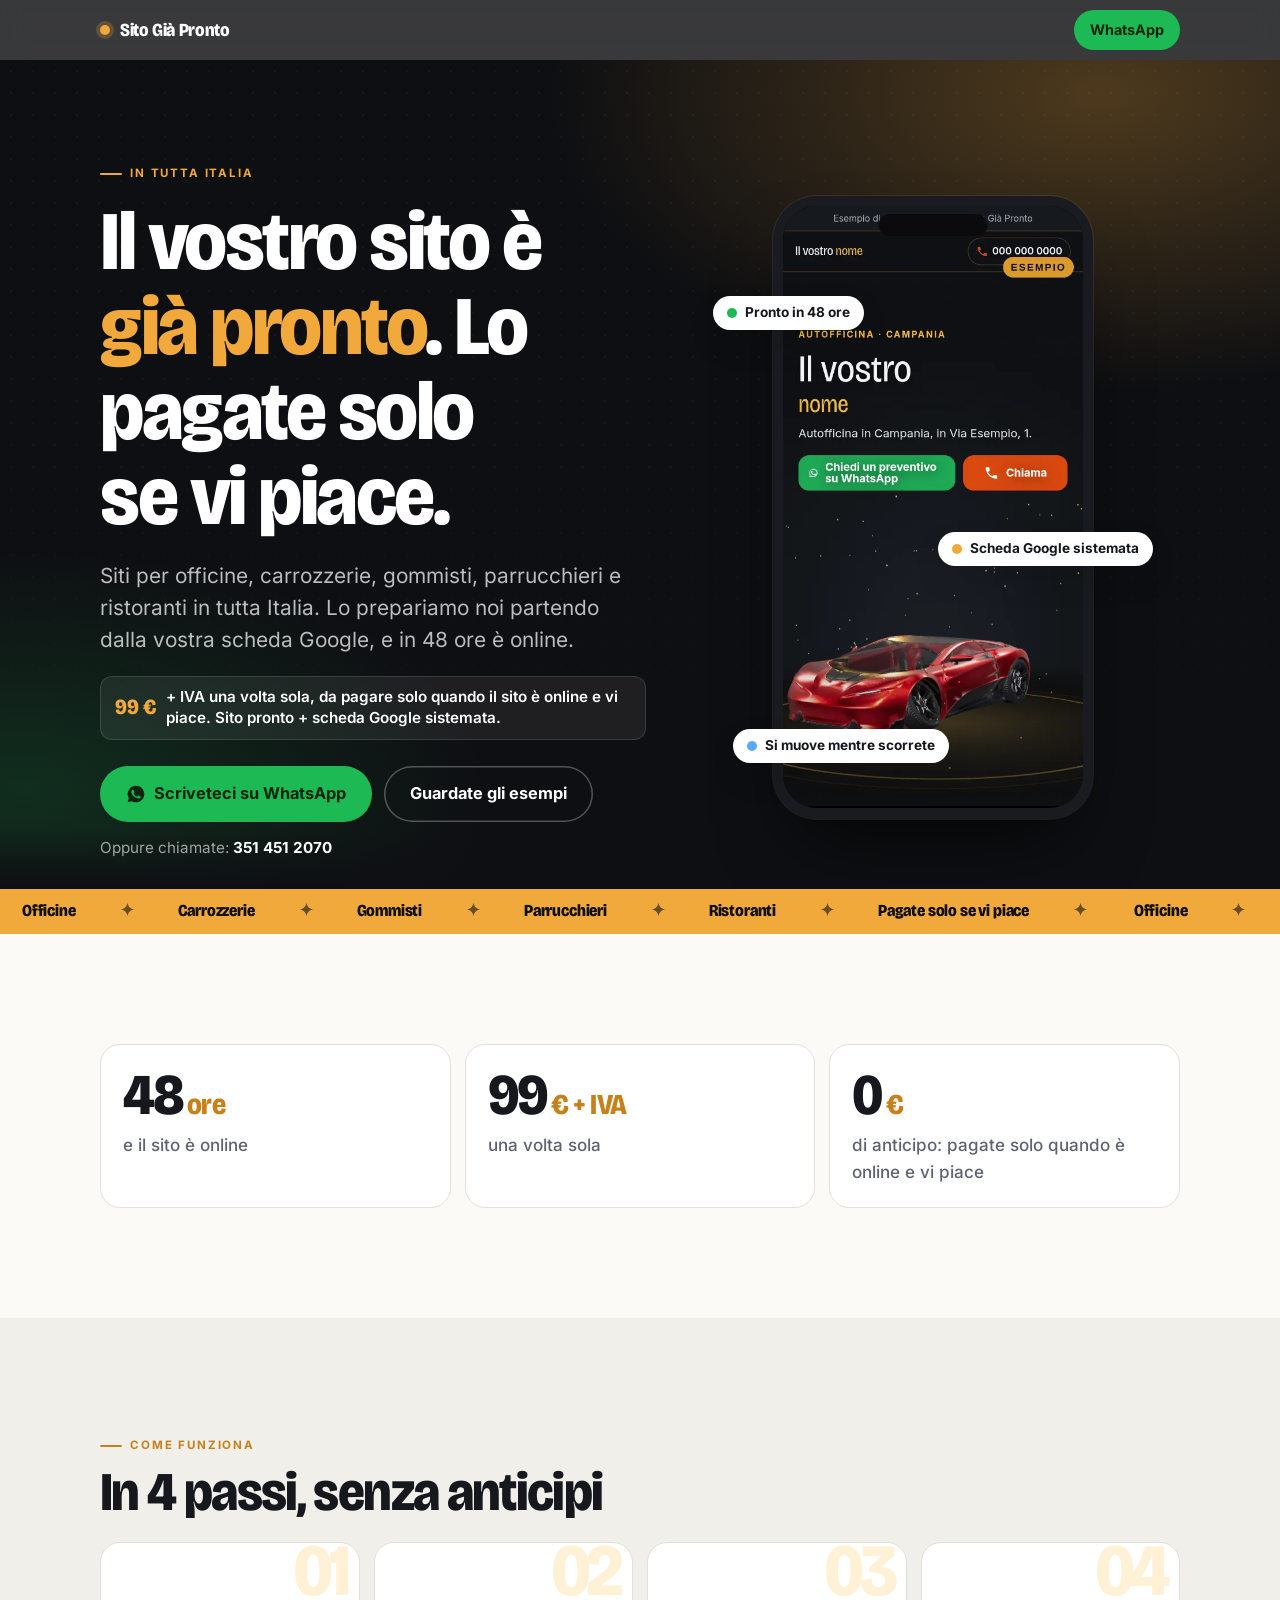
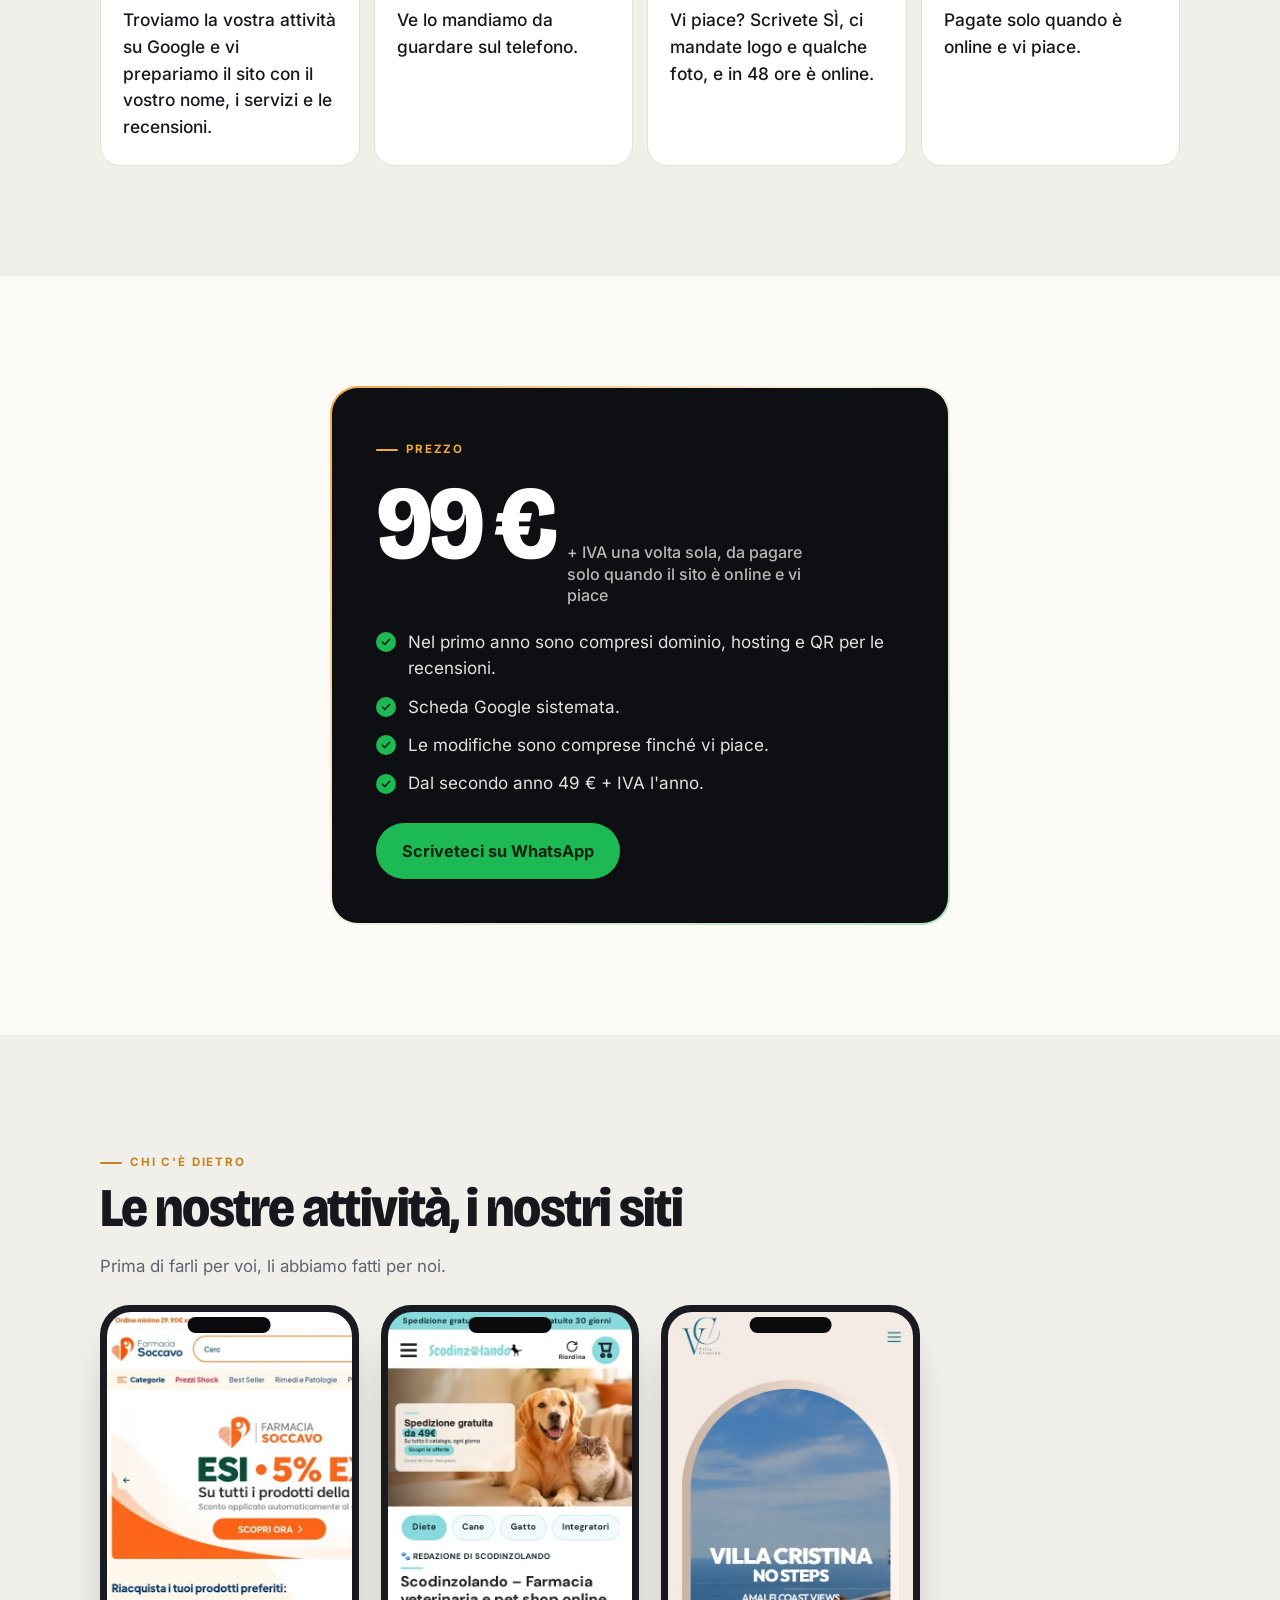
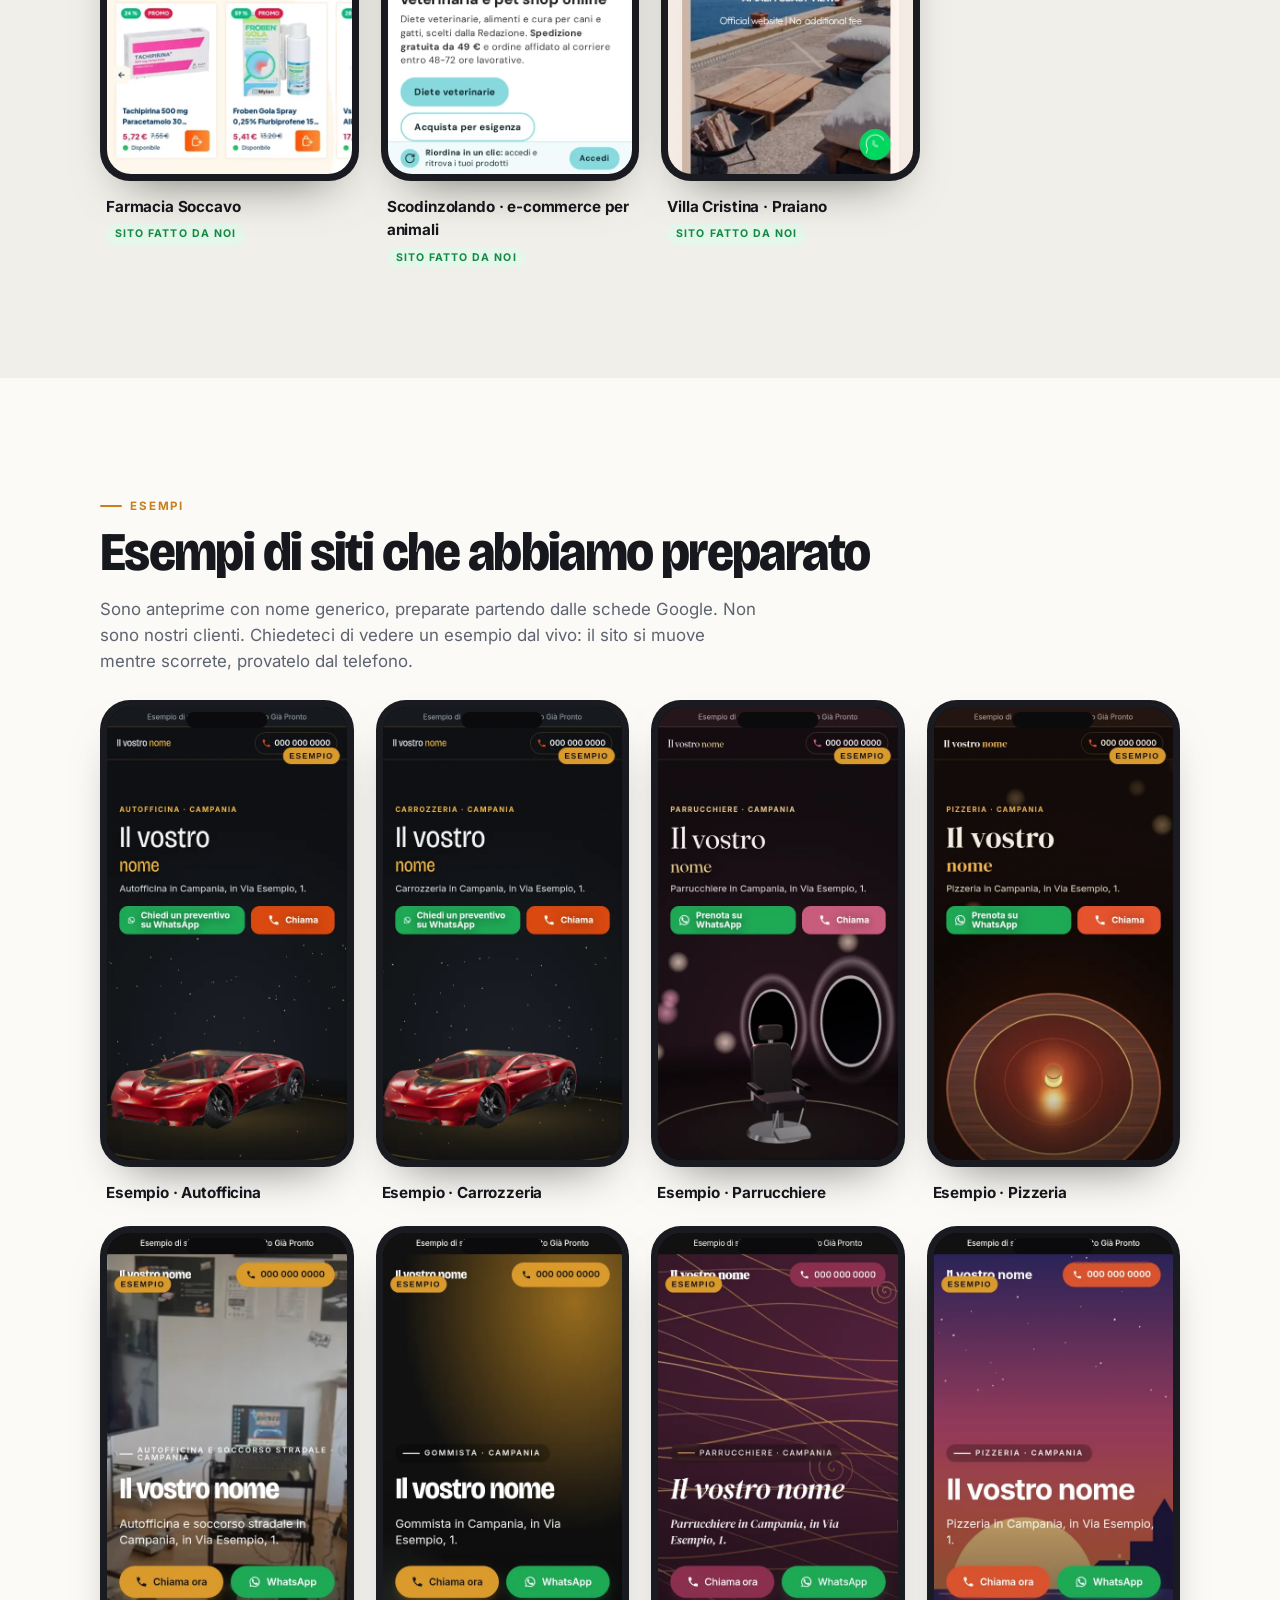
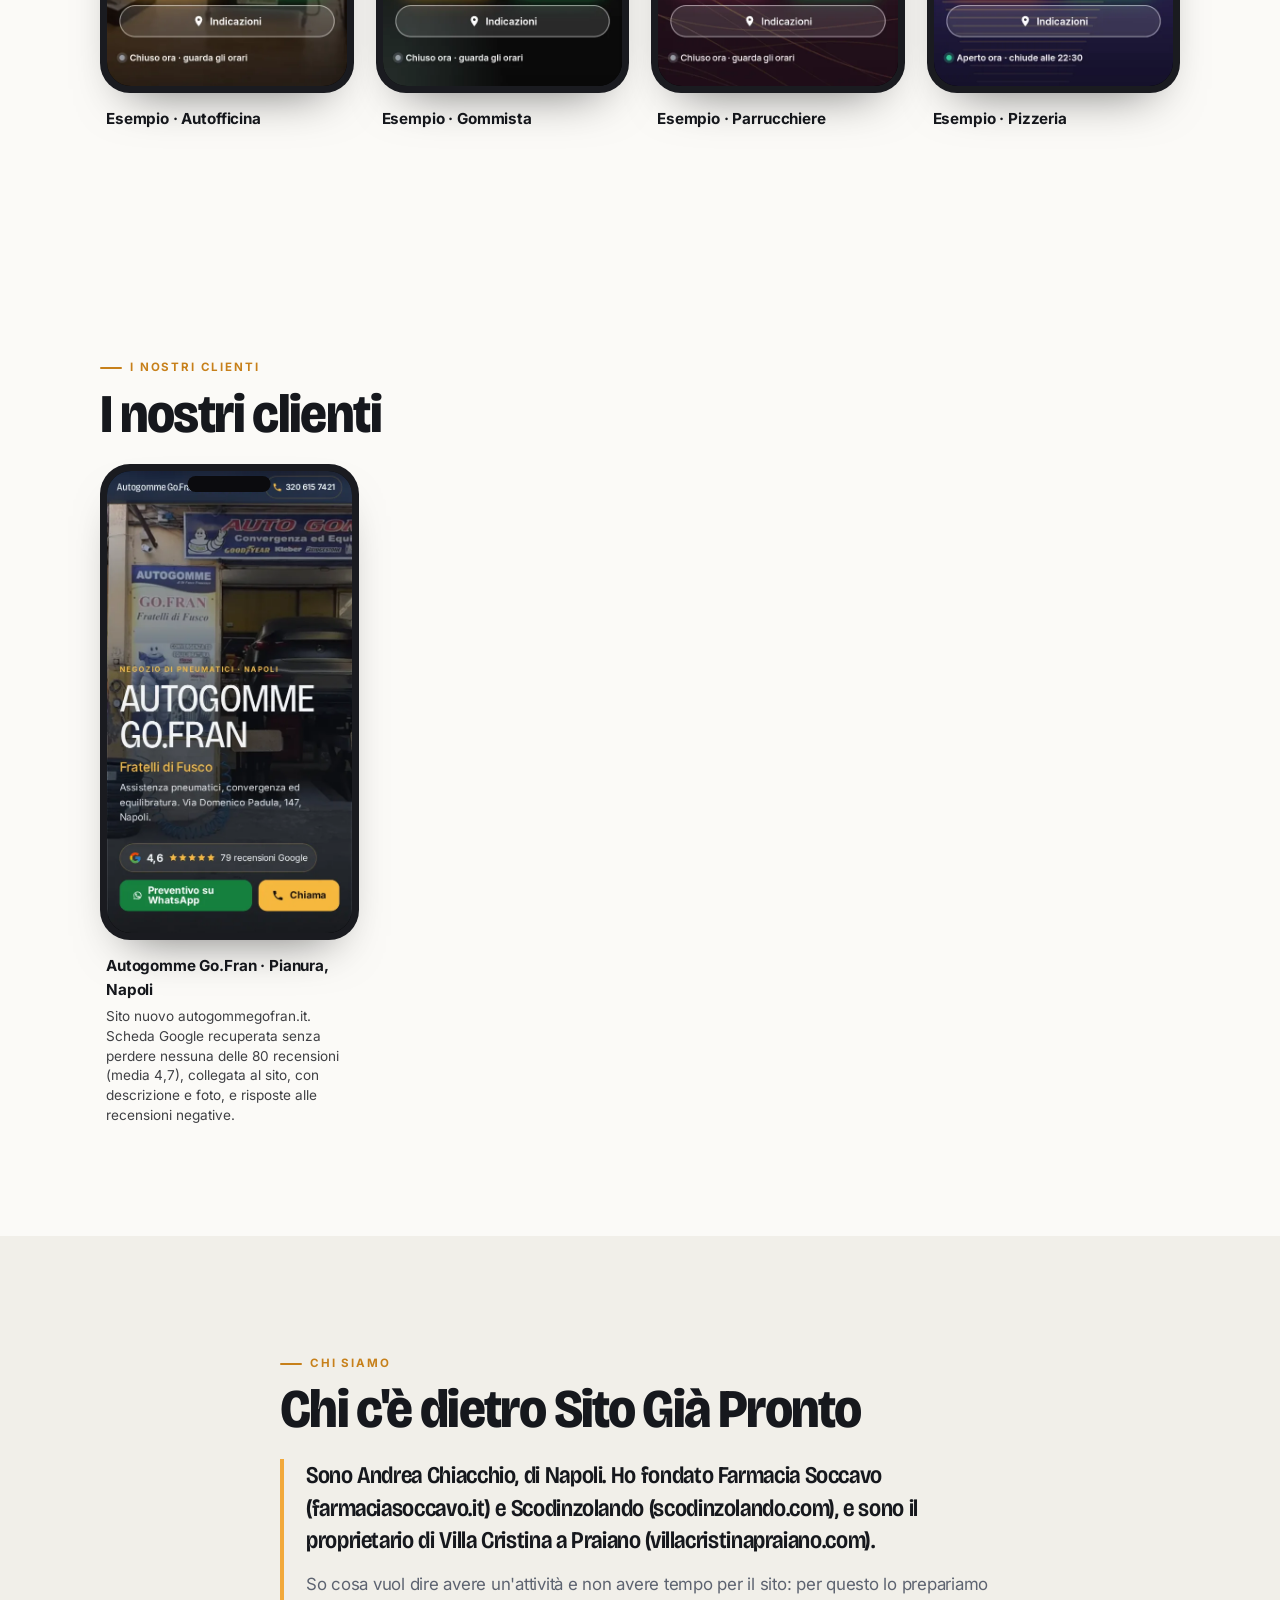
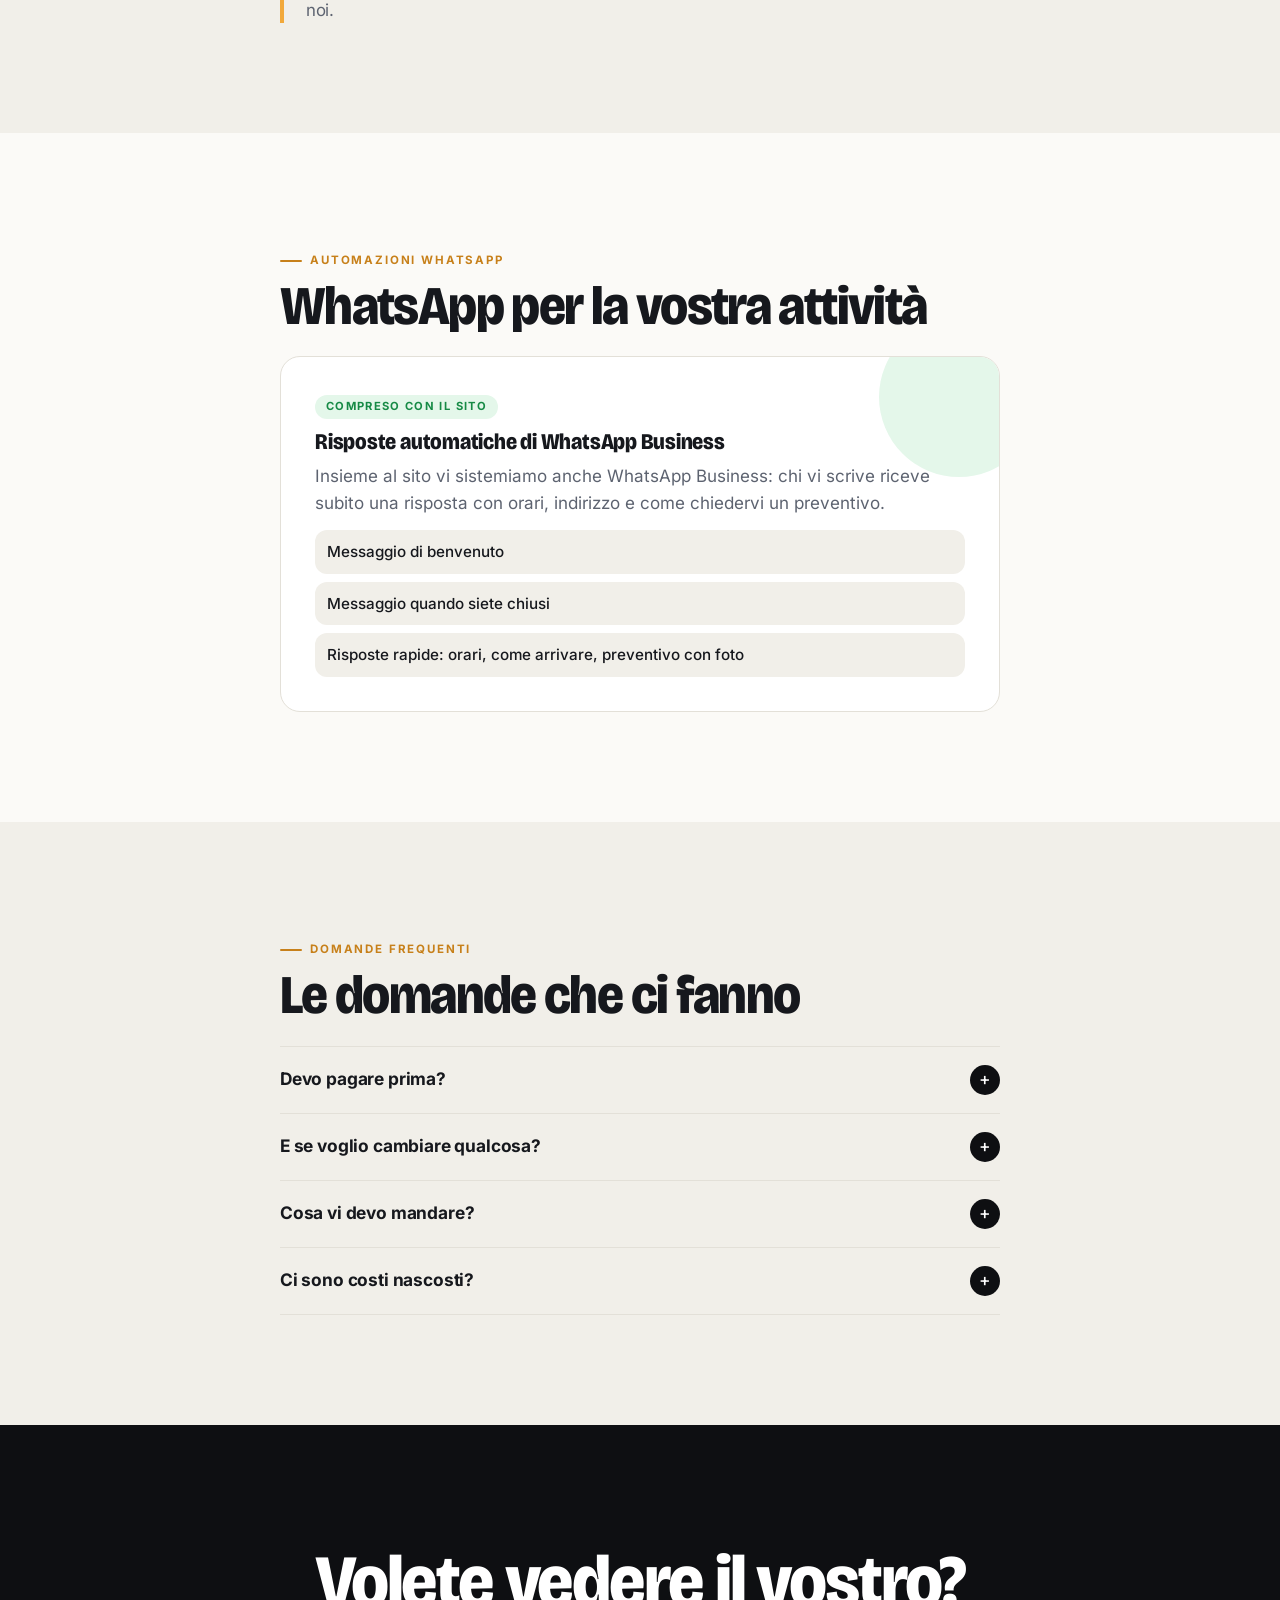
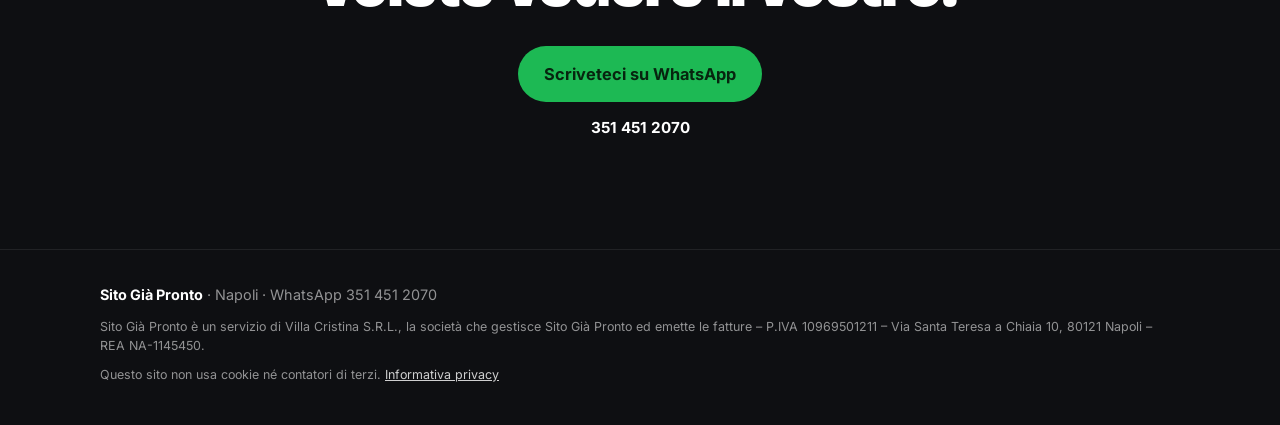
==== commit 20160171: "Attiva sezione "I nostri clienti" con Autogomme Go.Fran (ok del cliente)" ====
--- a/index.html
+++ b/index.html
@@ -130,6 +130,7 @@
 .mini{position:relative;border-radius:30px;background:#1a1b20;padding:7px;box-shadow:0 24px 50px -28px rgba(0,0,0,.6)}
 .mini::before{content:"";position:absolute;top:12px;left:50%;transform:translateX(-50%);width:32%;height:16px;border-radius:999px;background:#0b0b0e;z-index:2}
 .mini img{aspect-ratio:9/17;object-fit:cover;object-position:top;width:100%;border-radius:24px;background:#000}
+.card .desc{margin:6px 0 0;padding:0 6px;font-size:.85rem;line-height:1.45;font-weight:400;color:inherit;opacity:.82}
 .card span{display:block;padding:14px 6px 0;font-weight:700;font-size:.95rem;letter-spacing:-.01em}
 .card .fatto{display:inline-block;margin-top:6px;padding:5px 9px;border-radius:999px;background:var(--wa-soft);color:var(--wa-deep);font:700 .66rem/1 var(--body);font-style:normal;letter-spacing:.1em;text-transform:uppercase}
 .hint{color:var(--muted);font-size:.85rem;margin-top:6px}
@@ -328,18 +329,16 @@
     </div>
   </section>
 
-  <!-- SEZIONE "I NOSTRI CLIENTI" – NASCOSTA. Da attivare solo quando i siti sono online e i clienti hanno dato il permesso per iscritto.
+  <!-- SEZIONE "I NOSTRI CLIENTI" – Sezione attiva dal 05/11/2026: solo clienti che hanno dato l'ok -->
   <section class="sec" id="clienti">
     <div class="wrap">
       <span class="eyebrow">I nostri clienti</span>
       <h2>I nostri clienti</h2>
       <div class="rail g3">
-        <a class="card" href="DA-INSERIRE" target="_blank" rel="noopener"><div class="mini"><img src="assets/clienti/masan-carrozzeria-giugliano.webp" alt="Sito di Masan Group carrozzeria" loading="lazy"></div><span>Masan Group · carrozzeria · Giugliano</span></a>
-        <a class="card" href="DA-INSERIRE" target="_blank" rel="noopener"><div class="mini"><img src="assets/clienti/autocarrozzeria-di-fiore-giugliano.webp" alt="Sito di Autocarrozzeria Di Fiore" loading="lazy"></div><span>Autocarrozzeria Di Fiore · Giugliano</span></a>
-      </div>
-    </div>
-  </section>
-  -->
+        <a class="card" href="https://autogommegofran.it" target="_blank" rel="noopener"><div class="mini"><img src="assets/clienti/autogomme-go-fran-napoli.webp" width="520" height="1040" alt="Sito di Autogomme Go.Fran, gommista a Pianura (Napoli)" loading="lazy"></div><span>Autogomme Go.Fran · Pianura, Napoli</span><p class="desc">Sito nuovo autogommegofran.it. Scheda Google recuperata senza perdere nessuna delle 80 recensioni (media 4,7), collegata al sito, con descrizione e foto, e risposte alle recensioni negative.</p></a>
+      </div>
+    </div>
+  </section>
 
   <!-- TESTO DA TESTI -->
   <section class="sec alt" id="chi">
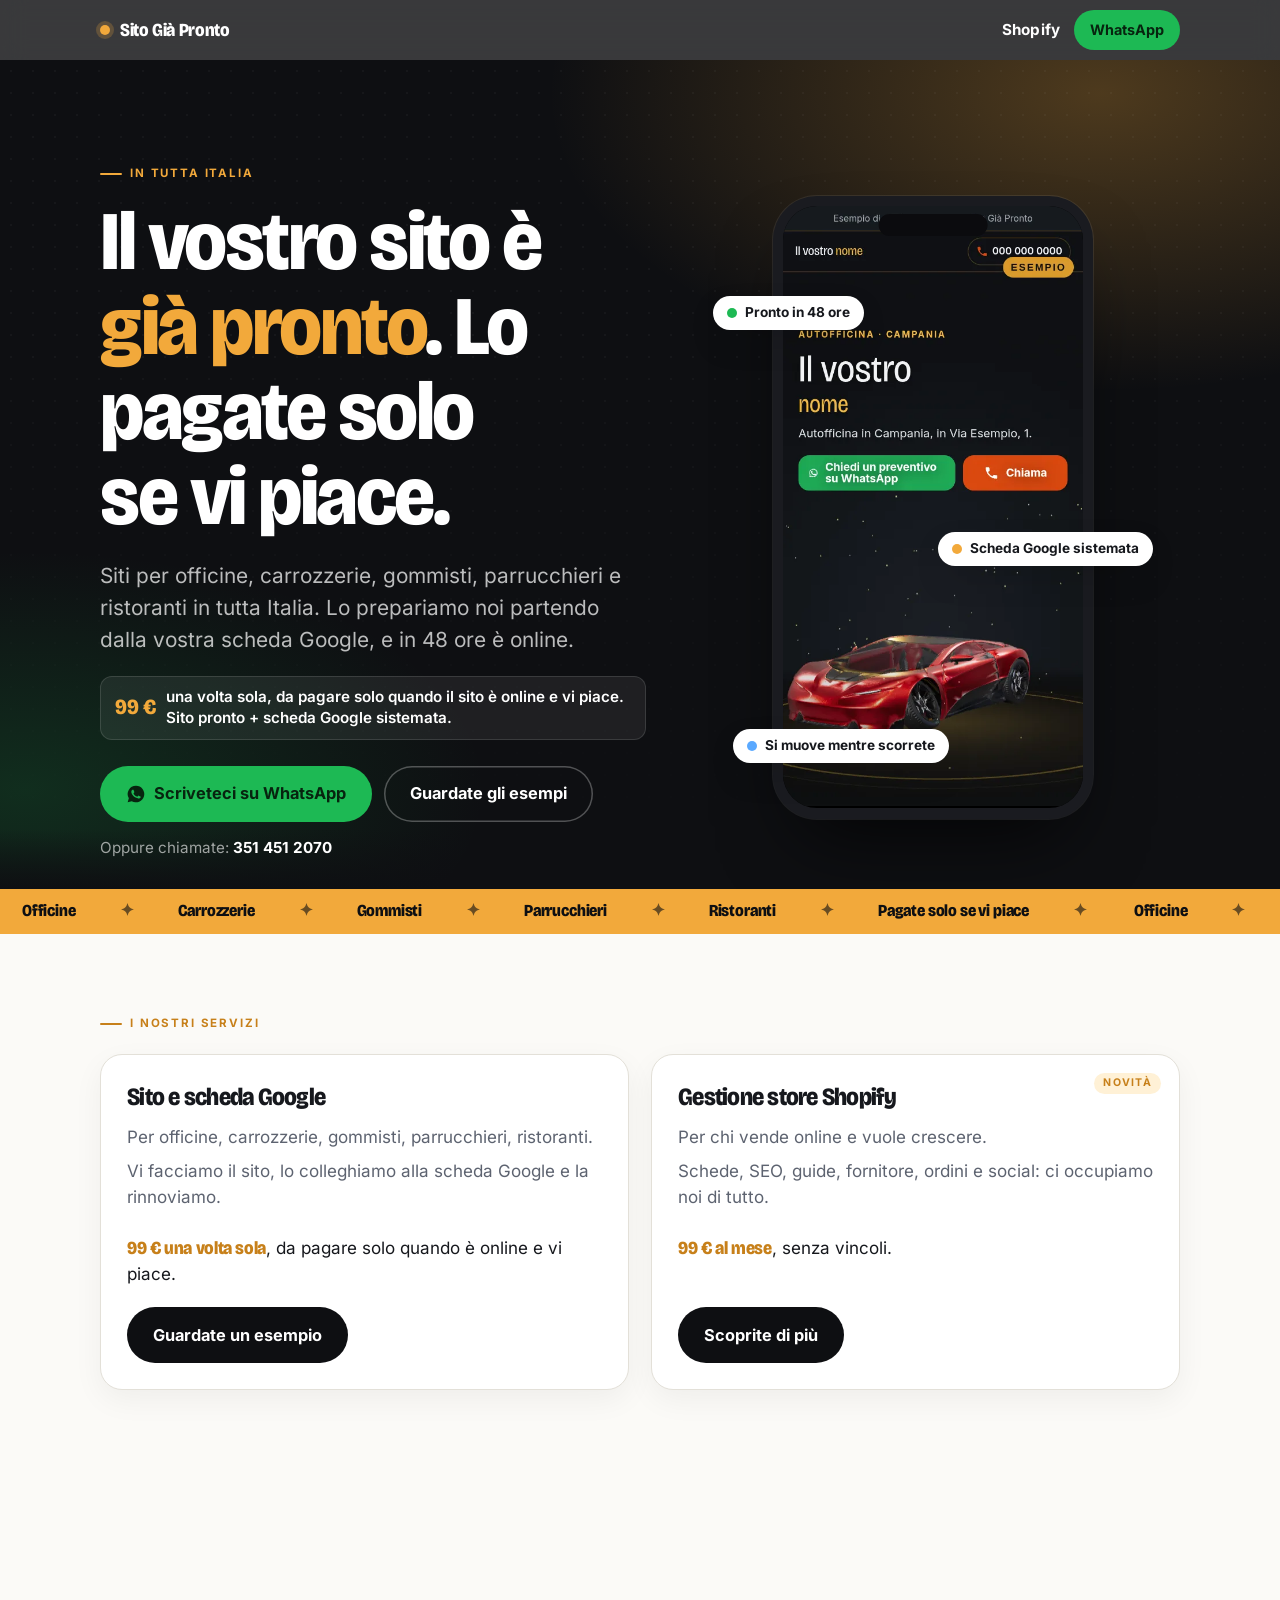
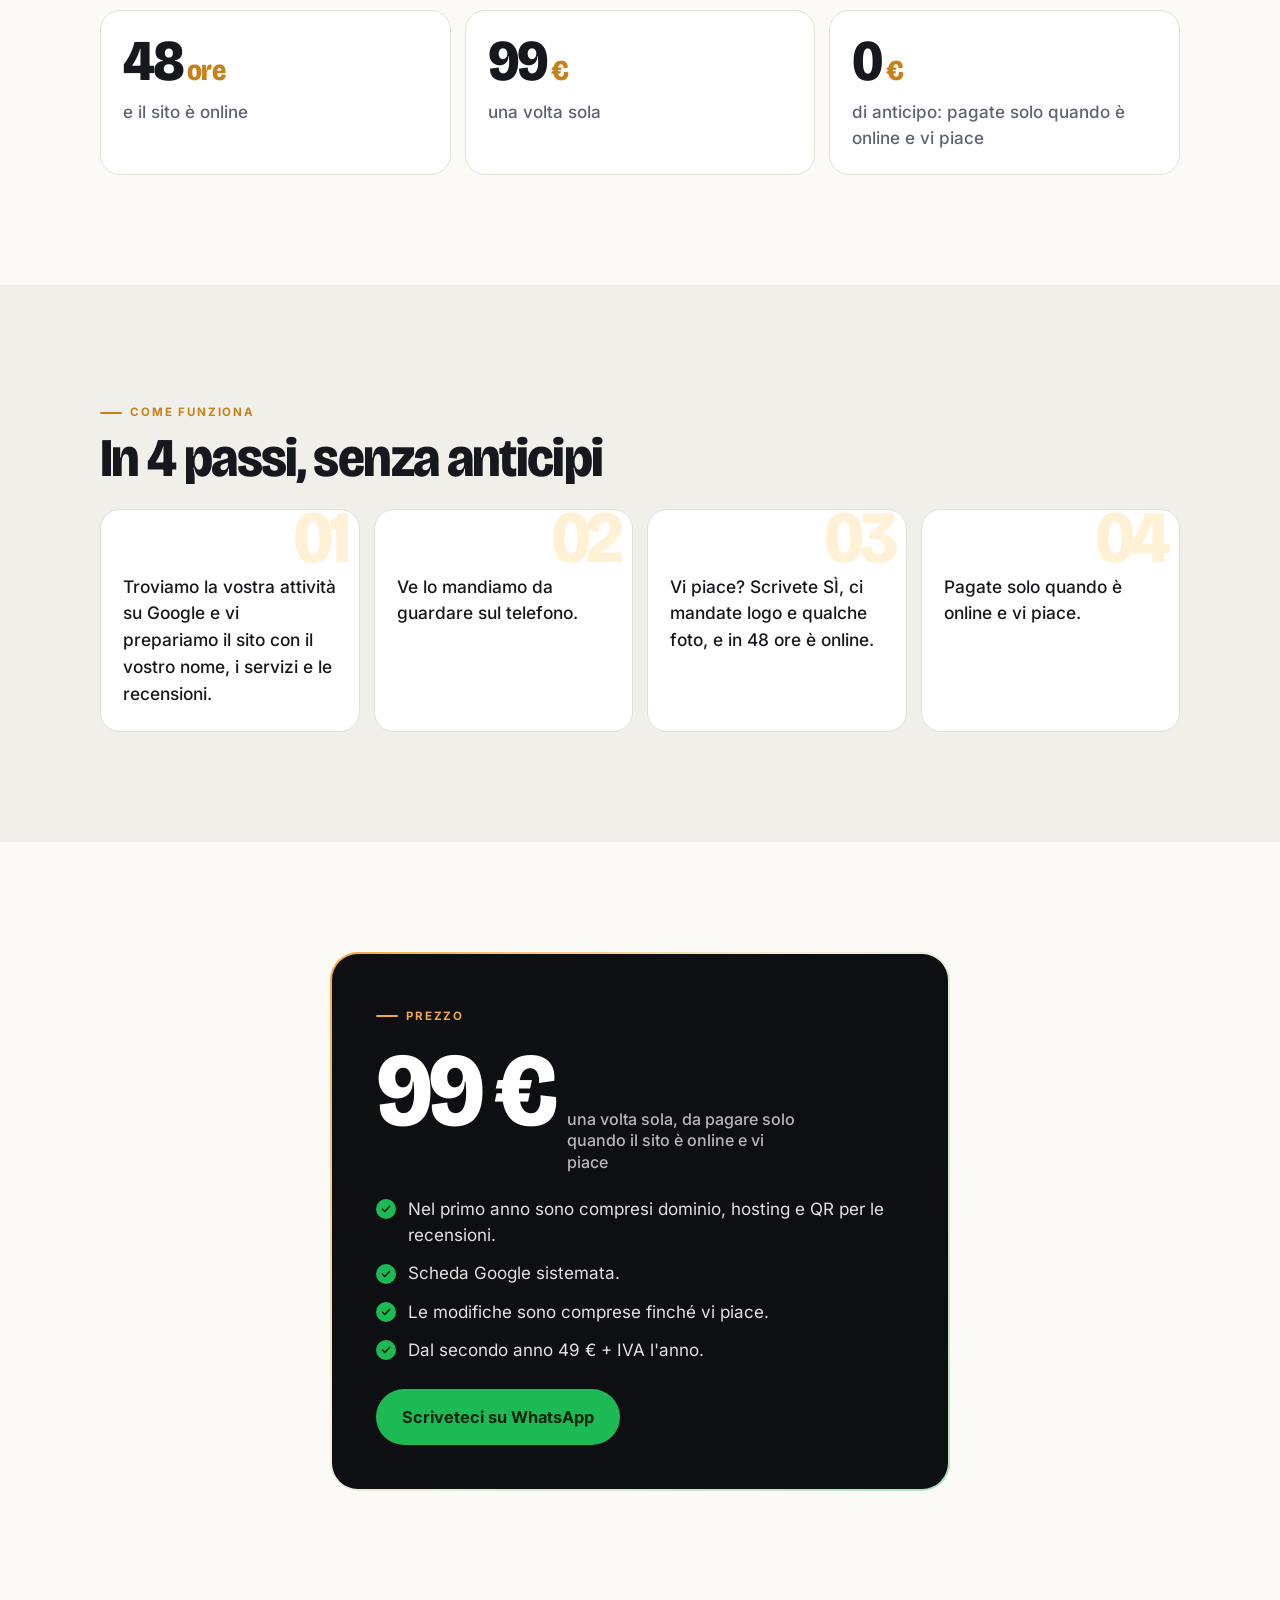
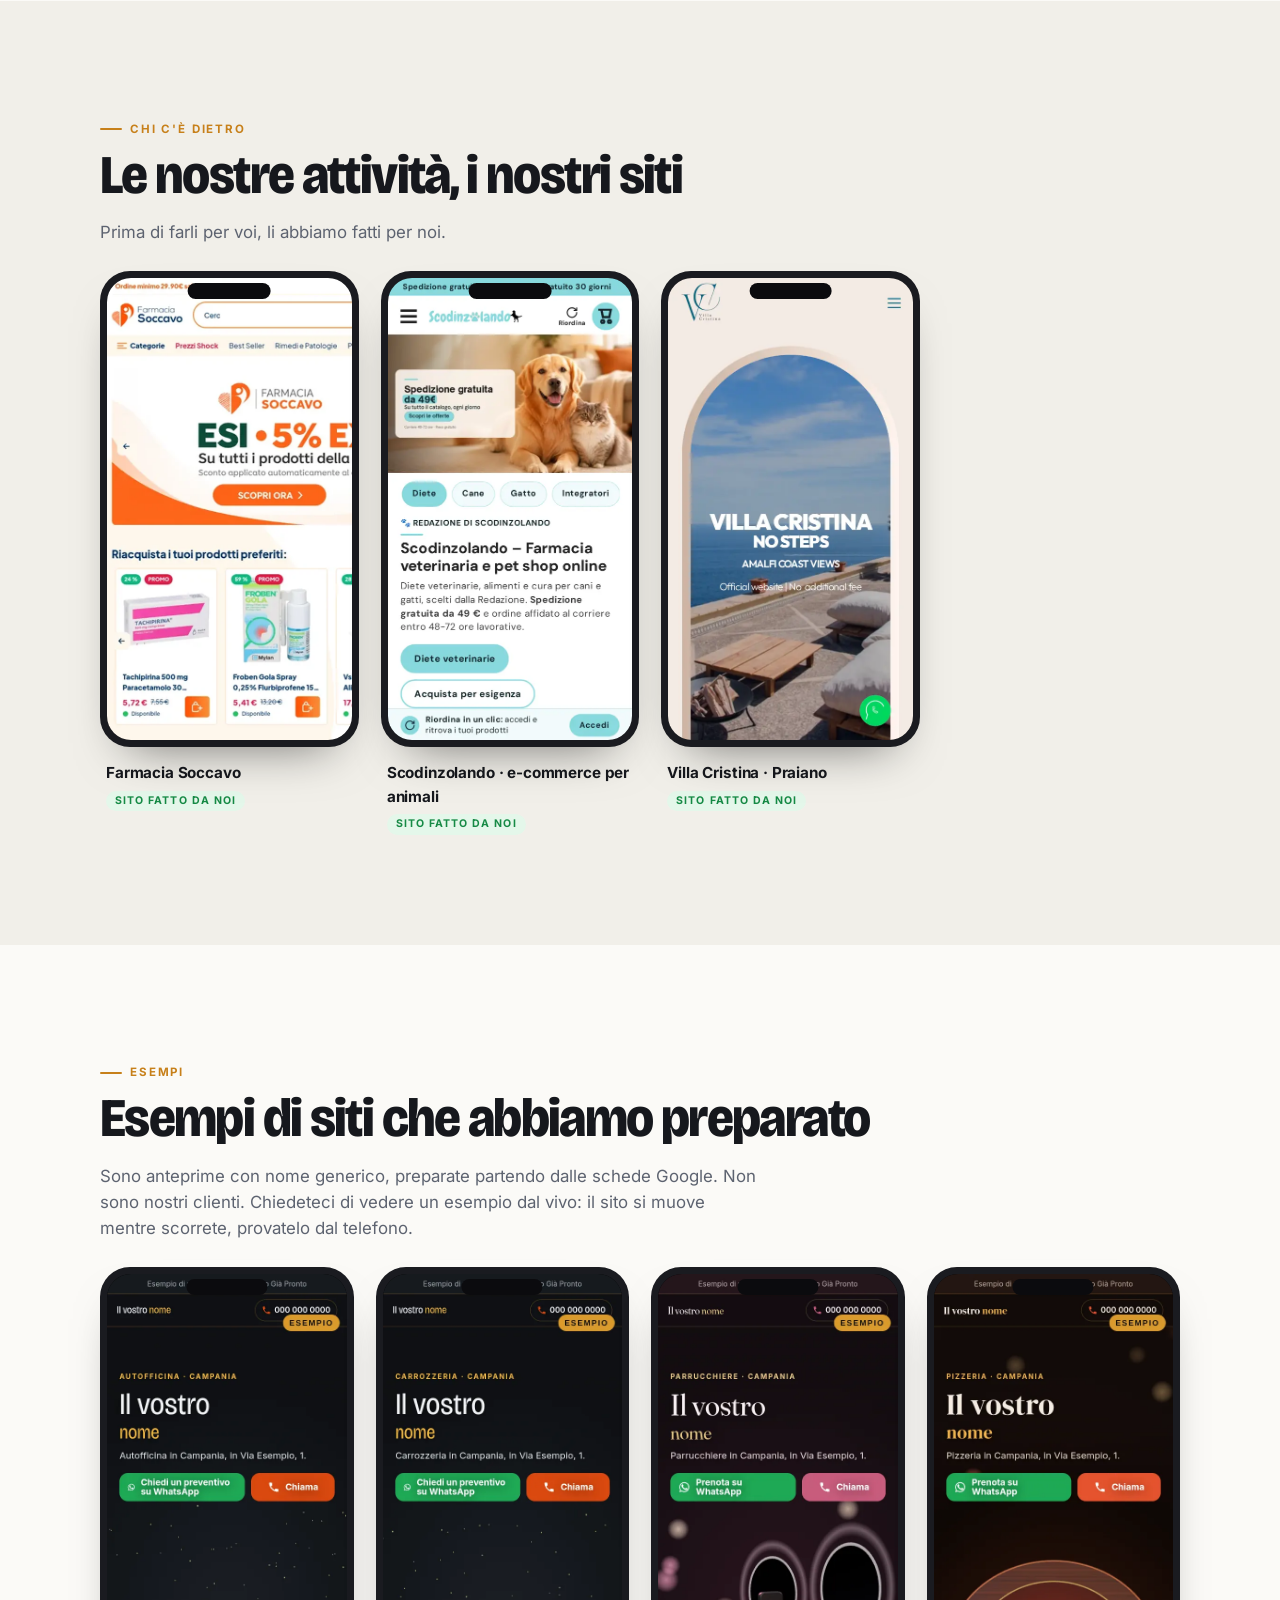
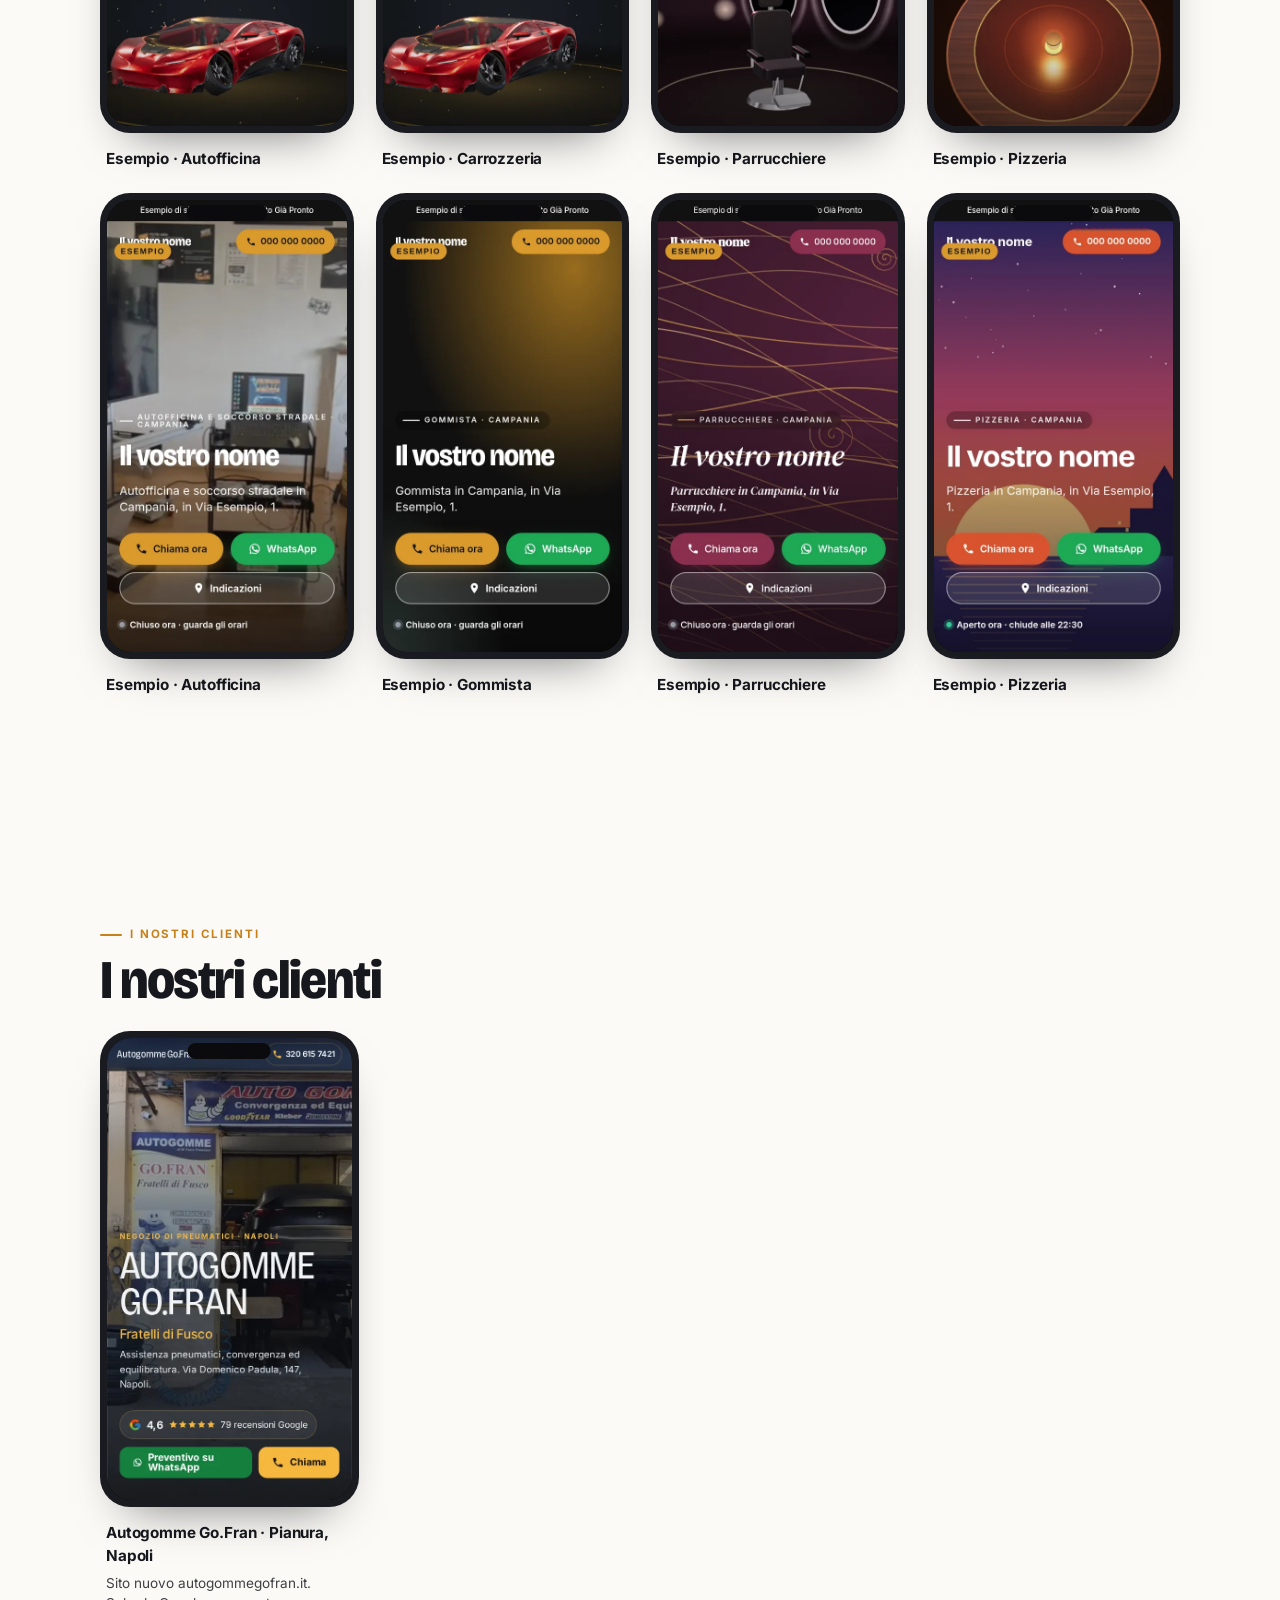
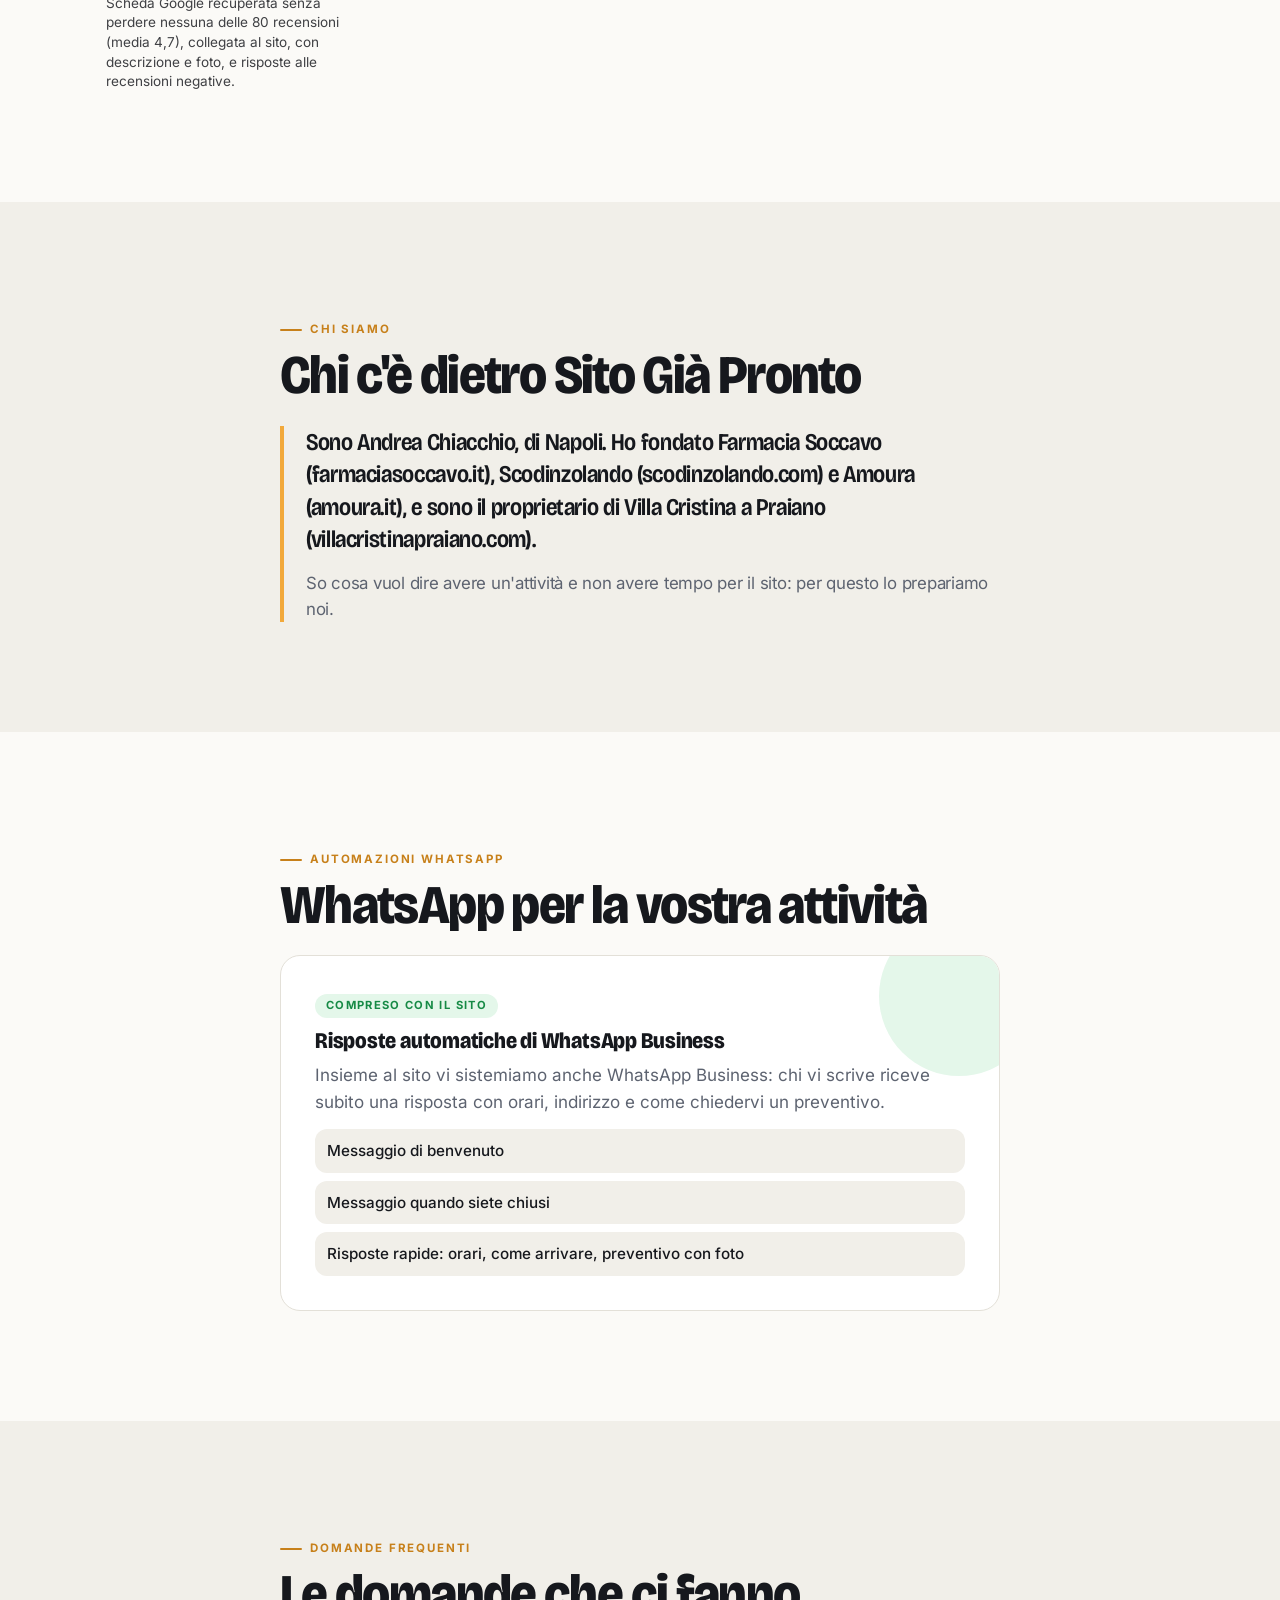
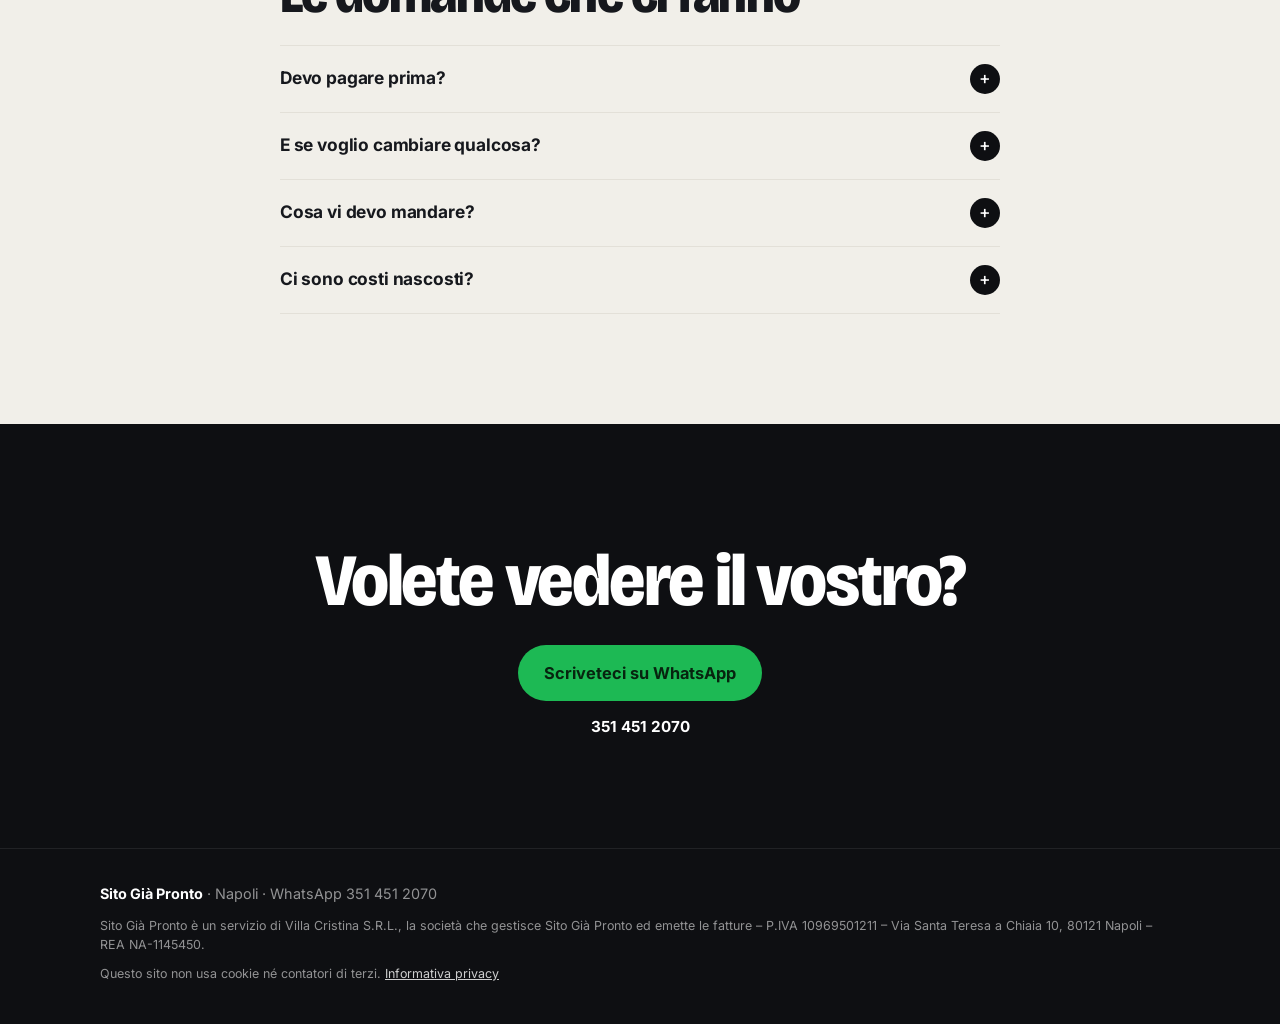
==== commit db82795b: "Aggiunta gestione store Shopify (99 € al mese): home con due servizi e pagina /shopify; prezzo sito " ====
--- a/index.html
+++ b/index.html
@@ -4,7 +4,7 @@
 <meta charset="utf-8">
 <meta name="viewport" content="width=device-width,initial-scale=1,viewport-fit=cover">
 <title>Sito Già Pronto – Il vostro sito è già pronto, lo pagate solo se vi piace</title>
-<meta name="description" content="Siti per officine, carrozzerie, gommisti, parrucchieri e ristoranti in tutta Italia. 99 € + IVA una volta sola, da pagare solo quando il sito è online e vi piace.">
+<meta name="description" content="Siti per officine, carrozzerie, gommisti, parrucchieri e ristoranti in tutta Italia. 99 € una volta sola, da pagare solo quando il sito è online e vi piace.">
 <meta name="theme-color" content="#0e0f12">
 <link rel="preload" href="assets/fonts/bricolage.woff2" as="font" type="font/woff2" crossorigin>
 <link rel="preload" href="assets/fonts/inter.woff2" as="font" type="font/woff2" crossorigin>
@@ -207,6 +207,21 @@
   .screen img,.chip,.marquee div{animation:none}
   .rv{opacity:1;transform:none;transition:none}
 }
+
+.prova-banner{background:var(--amber-soft);color:var(--ink);text-align:center;padding:10px 16px;font:600 .9rem/1.4 var(--body);border-bottom:1px solid var(--line)}
+.top-nav{display:flex;align-items:center;gap:18px;margin-left:auto;margin-right:14px}
+.top-nav a{font:700 .95rem/1 var(--body);text-decoration:none;color:#fff;letter-spacing:.01em}
+.top-nav a:hover{color:var(--amber)}
+#servizi{padding-top:clamp(40px,7vw,72px)}
+.servizi-grid{display:grid;grid-template-columns:1fr 1fr;gap:22px;margin-top:22px}
+.servizio{position:relative;background:#fff;border:1px solid var(--line);border-radius:22px;padding:28px 26px 26px;box-shadow:0 10px 30px rgba(14,15,18,.05);display:flex;flex-direction:column}
+.servizio h2{margin:0 0 12px;font:800 clamp(1.25rem,2.4vw,1.55rem)/1.15 var(--display);letter-spacing:-.03em}
+.servizio p{margin:0 0 8px;color:var(--muted)}
+.servizio .prezzo{margin:16px 0 20px;color:var(--text)}
+.servizio .prezzo b{font:800 1.15rem/1.2 var(--display);letter-spacing:-.02em;color:var(--amber-deep)}
+.servizio .novita{position:absolute;top:18px;right:18px;display:inline-flex;padding:5px 9px;border-radius:999px;background:var(--amber-soft);color:var(--amber-deep);font:700 .66rem/1 var(--body);letter-spacing:.12em;text-transform:uppercase}
+.servizio .btn{margin-top:auto;align-self:flex-start}
+@media (max-width:800px){.servizi-grid{grid-template-columns:1fr}}
 </style>
 </head>
 <body>
@@ -214,6 +229,9 @@
 <header class="topbar">
   <div class="wrap topbar-in">
     <a class="logo" href="#top"><i aria-hidden="true"></i>Sito Già Pronto</a>
+    <nav class="top-nav" aria-label="Menu">
+      <a href="/shopify/">Shopify</a>
+    </nav>
     <a class="top-wa" href="https://wa.me/393514512070" rel="noopener">WhatsApp</a>
   </div>
 </header>
@@ -226,7 +244,7 @@
         <span class="eyebrow">In tutta Italia</span>
         <h1>Il vostro sito è <em>già pronto</em>. Lo pagate solo se vi piace.</h1>
         <p class="lead">Siti per officine, carrozzerie, gommisti, parrucchieri e ristoranti in tutta Italia. Lo prepariamo noi partendo dalla vostra scheda Google, e in 48 ore è online.</p>
-        <p class="sub"><b>99 €</b><span>+ IVA una volta sola, da pagare solo quando il sito è online e vi piace. Sito pronto + scheda Google sistemata.</span></p>
+        <p class="sub"><b>99 €</b><span>una volta sola, da pagare solo quando il sito è online e vi piace. Sito pronto + scheda Google sistemata.</span></p>
         <div class="cta">
           <a class="btn wa" href="https://wa.me/393514512070" rel="noopener"><svg aria-hidden="true" width="20" height="20" viewBox="0 0 24 24" fill="currentColor"><path d="M12 2a10 10 0 0 0-8.6 15.1L2 22l5-1.3A10 10 0 1 0 12 2zm5.3 14.2c-.2.6-1.3 1.2-1.8 1.2-.5.1-1 .1-3.3-.8-2.8-1.1-4.5-3.9-4.7-4.1-.1-.2-1.1-1.5-1.1-2.9s.7-2 1-2.3c.2-.3.5-.3.7-.3h.5c.2 0 .4 0 .6.5l.8 2c.1.2.1.4 0 .5l-.4.6-.4.4c-.1.2-.3.3-.1.6.2.3.8 1.3 1.7 2.1 1.2 1 2.1 1.3 2.4 1.5.3.1.5.1.6-.1l.9-1c.2-.3.4-.2.6-.1l1.9.9c.3.1.5.2.5.3.1.2.1.7-.1 1.4z"/></svg>Scriveteci su WhatsApp</a>
           <a class="btn ghost" href="#esempi">Guardate gli esempi</a>
@@ -253,10 +271,34 @@
     </div>
   </div>
 
+
+  <section class="sec" id="servizi">
+    <div class="wrap">
+      <span class="eyebrow">I nostri servizi</span>
+      <div class="servizi-grid">
+        <article class="servizio rv">
+          <h2>Sito e scheda Google</h2>
+          <p>Per officine, carrozzerie, gommisti, parrucchieri, ristoranti.</p>
+          <p>Vi facciamo il sito, lo colleghiamo alla scheda Google e la rinnoviamo.</p>
+          <p class="prezzo"><b>99 € una volta sola</b>, da pagare solo quando è online e vi piace.</p>
+          <a class="btn" href="#esempi">Guardate un esempio</a>
+        </article>
+        <article class="servizio rv d1">
+          <span class="novita">Novità</span>
+          <h2>Gestione store Shopify</h2>
+          <p>Per chi vende online e vuole crescere.</p>
+          <p>Schede, SEO, guide, fornitore, ordini e social: ci occupiamo noi di tutto.</p>
+          <p class="prezzo"><b>99 € al mese</b>, senza vincoli.</p>
+          <a class="btn" href="/shopify/">Scoprite di più</a>
+        </article>
+      </div>
+    </div>
+  </section>
+
   <section class="sec" id="numeri">
     <div class="wrap nums">
       <div class="num rv"><b>48<small> ore</small></b><span>e il sito è online</span></div>
-      <div class="num rv d1"><b>99<small> € + IVA</small></b><span>una volta sola</span></div>
+      <div class="num rv d1"><b>99<small> €</small></b><span>una volta sola</span></div>
       <div class="num rv d2"><b>0<small> €</small></b><span>di anticipo: pagate solo quando è online e vi piace</span></div>
     </div>
   </section>
@@ -281,7 +323,7 @@
       <div class="price rv">
         <div class="price-in">
           <span class="eyebrow">Prezzo</span>
-          <p class="big"><b>99 €</b><small>+ IVA una volta sola, da pagare solo quando il sito è online e vi piace</small></p>
+          <p class="big"><b>99 €</b><small>una volta sola, da pagare solo quando il sito è online e vi piace</small></p>
           <ul>
             <li>Nel primo anno sono compresi dominio, hosting e QR per le recensioni.</li>
             <li>Scheda Google sistemata.</li>
@@ -346,7 +388,7 @@
       <span class="eyebrow">Chi siamo</span>
       <h2 class="rv">Chi c'è dietro Sito Già Pronto</h2>
       <div class="quote rv d1">
-        <p>Sono Andrea Chiacchio, di Napoli. Ho fondato Farmacia Soccavo (farmaciasoccavo.it) e Scodinzolando (scodinzolando.com), e sono il proprietario di Villa Cristina a Praiano (villacristinapraiano.com).</p>
+        <p>Sono Andrea Chiacchio, di Napoli. Ho fondato Farmacia Soccavo (farmaciasoccavo.it), Scodinzolando (scodinzolando.com) e Amoura (amoura.it), e sono il proprietario di Villa Cristina a Praiano (villacristinapraiano.com).</p>
         <p>So cosa vuol dire avere un'attività e non avere tempo per il sito: per questo lo prepariamo noi.</p>
       </div>
     </div>
@@ -378,7 +420,7 @@
       <details><summary>Devo pagare prima?</summary><p>No, pagate solo quando il sito è online e vi piace.</p></details>
       <details><summary>E se voglio cambiare qualcosa?</summary><p>Le modifiche sono comprese finché vi piace.</p></details>
       <details><summary>Cosa vi devo mandare?</summary><p>Logo (va bene anche una foto), 4-5 foto, indirizzo e P.IVA.</p></details>
-      <details><summary>Ci sono costi nascosti?</summary><p>No: 99 € + IVA una volta sola, da pagare solo quando il sito è online e vi piace, poi dal secondo anno 49 € + IVA l'anno per dominio e hosting.</p></details>
+      <details><summary>Ci sono costi nascosti?</summary><p>No: 99 € una volta sola, da pagare solo quando il sito è online e vi piace, poi dal secondo anno 49 € + IVA l'anno per dominio e hosting.</p></details>
     </div>
   </section>
 
@@ -396,7 +438,7 @@
     <p><b>Sito Già Pronto</b> · Napoli · WhatsApp 351 451 2070</p>
     <p class="legal">Sito Già Pronto è un servizio di Villa Cristina S.R.L., la società che gestisce Sito Già Pronto ed emette le fatture – P.IVA 10969501211 – Via Santa Teresa a Chiaia 10, 80121 Napoli – REA NA-1145450.<!-- DA INSERIRE: "– Capitale sociale [cifra]" quando Andrea/commercialista conferma la cifra --></p>
     <p class="legal">Questo sito non usa cookie né contatori di terzi. <a href="/privacy/">Informativa privacy</a></p>
-  </div>
+      </div>
 </footer>
 
 <a class="float-wa" href="https://wa.me/393514512070" rel="noopener" aria-label="Scriveteci su WhatsApp"><svg aria-hidden="true" width="22" height="22" viewBox="0 0 24 24" fill="currentColor"><path d="M12 2a10 10 0 0 0-8.6 15.1L2 22l5-1.3A10 10 0 1 0 12 2zm5.3 14.2c-.2.6-1.3 1.2-1.8 1.2-.5.1-1 .1-3.3-.8-2.8-1.1-4.5-3.9-4.7-4.1-.1-.2-1.1-1.5-1.1-2.9s.7-2 1-2.3c.2-.3.5-.3.7-.3h.5c.2 0 .4 0 .6.5l.8 2c.1.2.1.4 0 .5l-.4.6-.4.4c-.1.2-.3.3-.1.6.2.3.8 1.3 1.7 2.1 1.2 1 2.1 1.3 2.4 1.5.3.1.5.1.6-.1l.9-1c.2-.3.4-.2.6-.1l1.9.9c.3.1.5.2.5.3.1.2.1.7-.1 1.4z"/></svg>Scriveteci su WhatsApp</a>
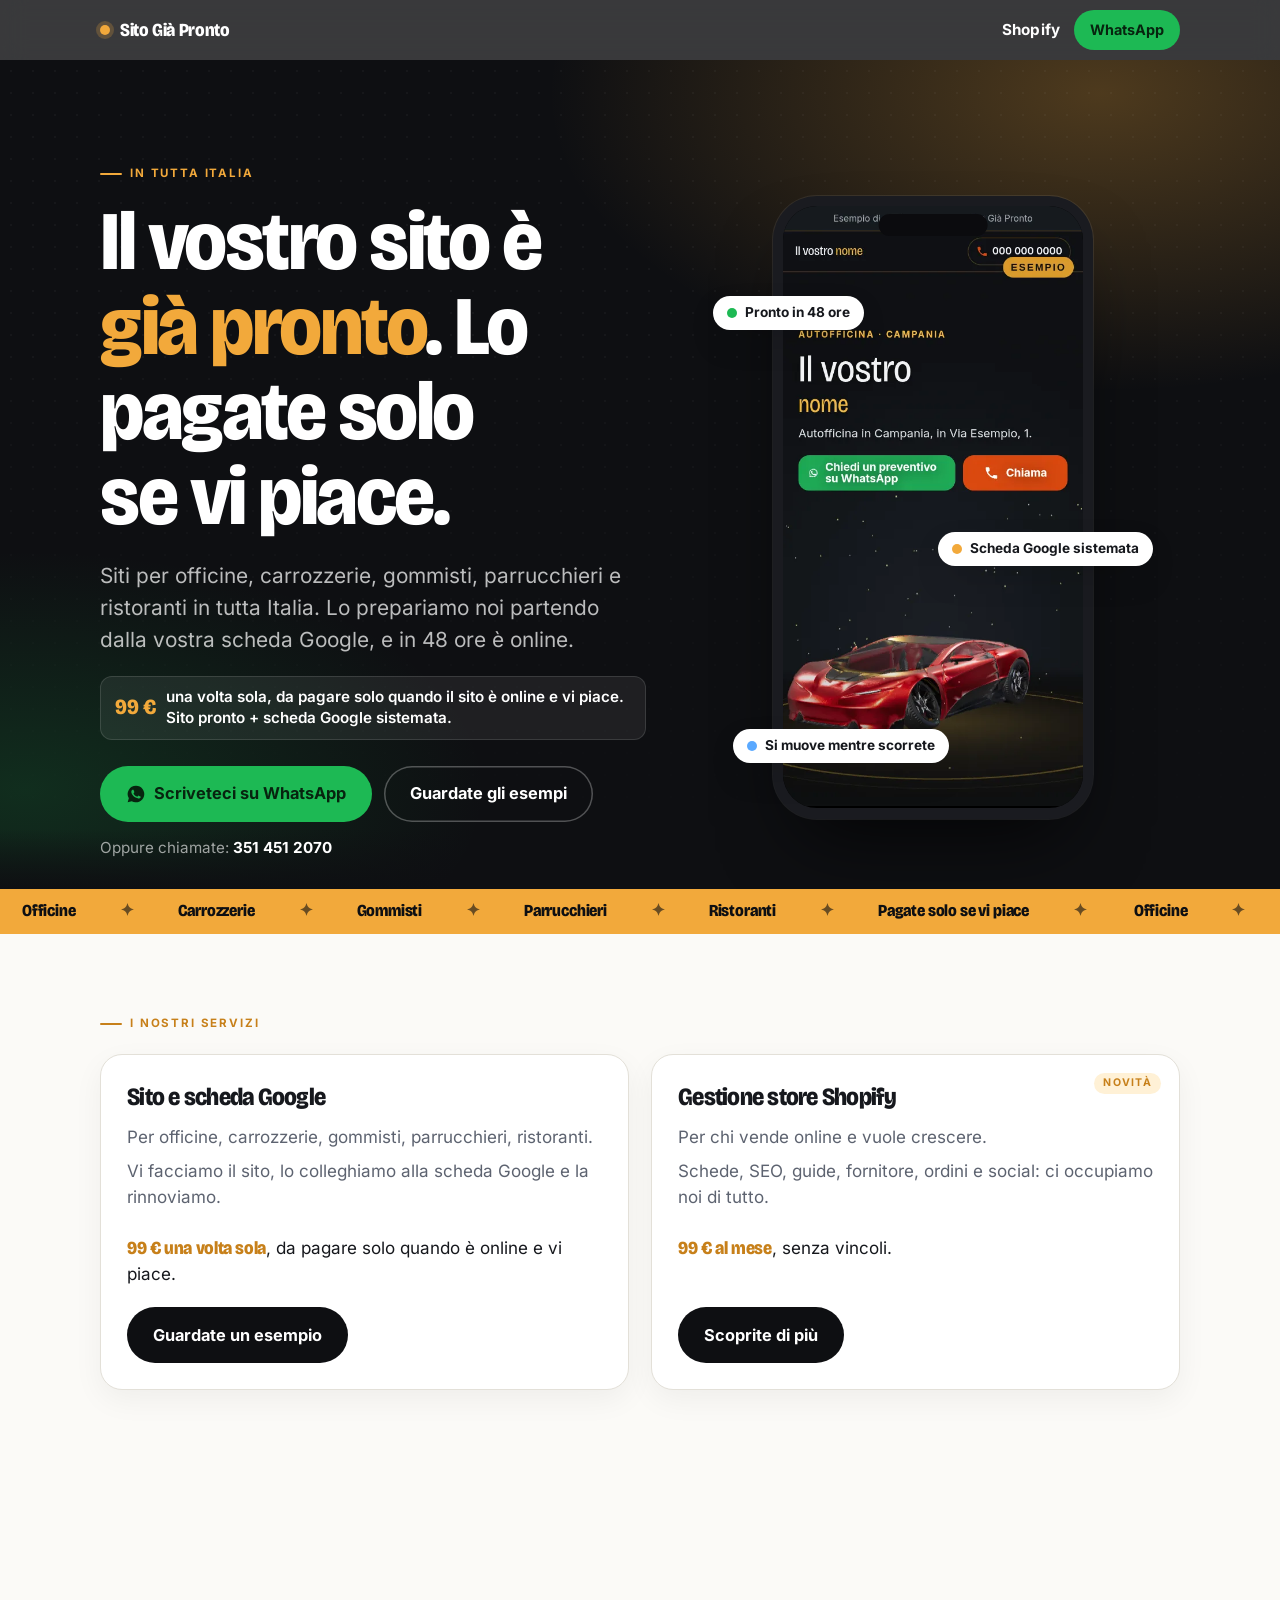
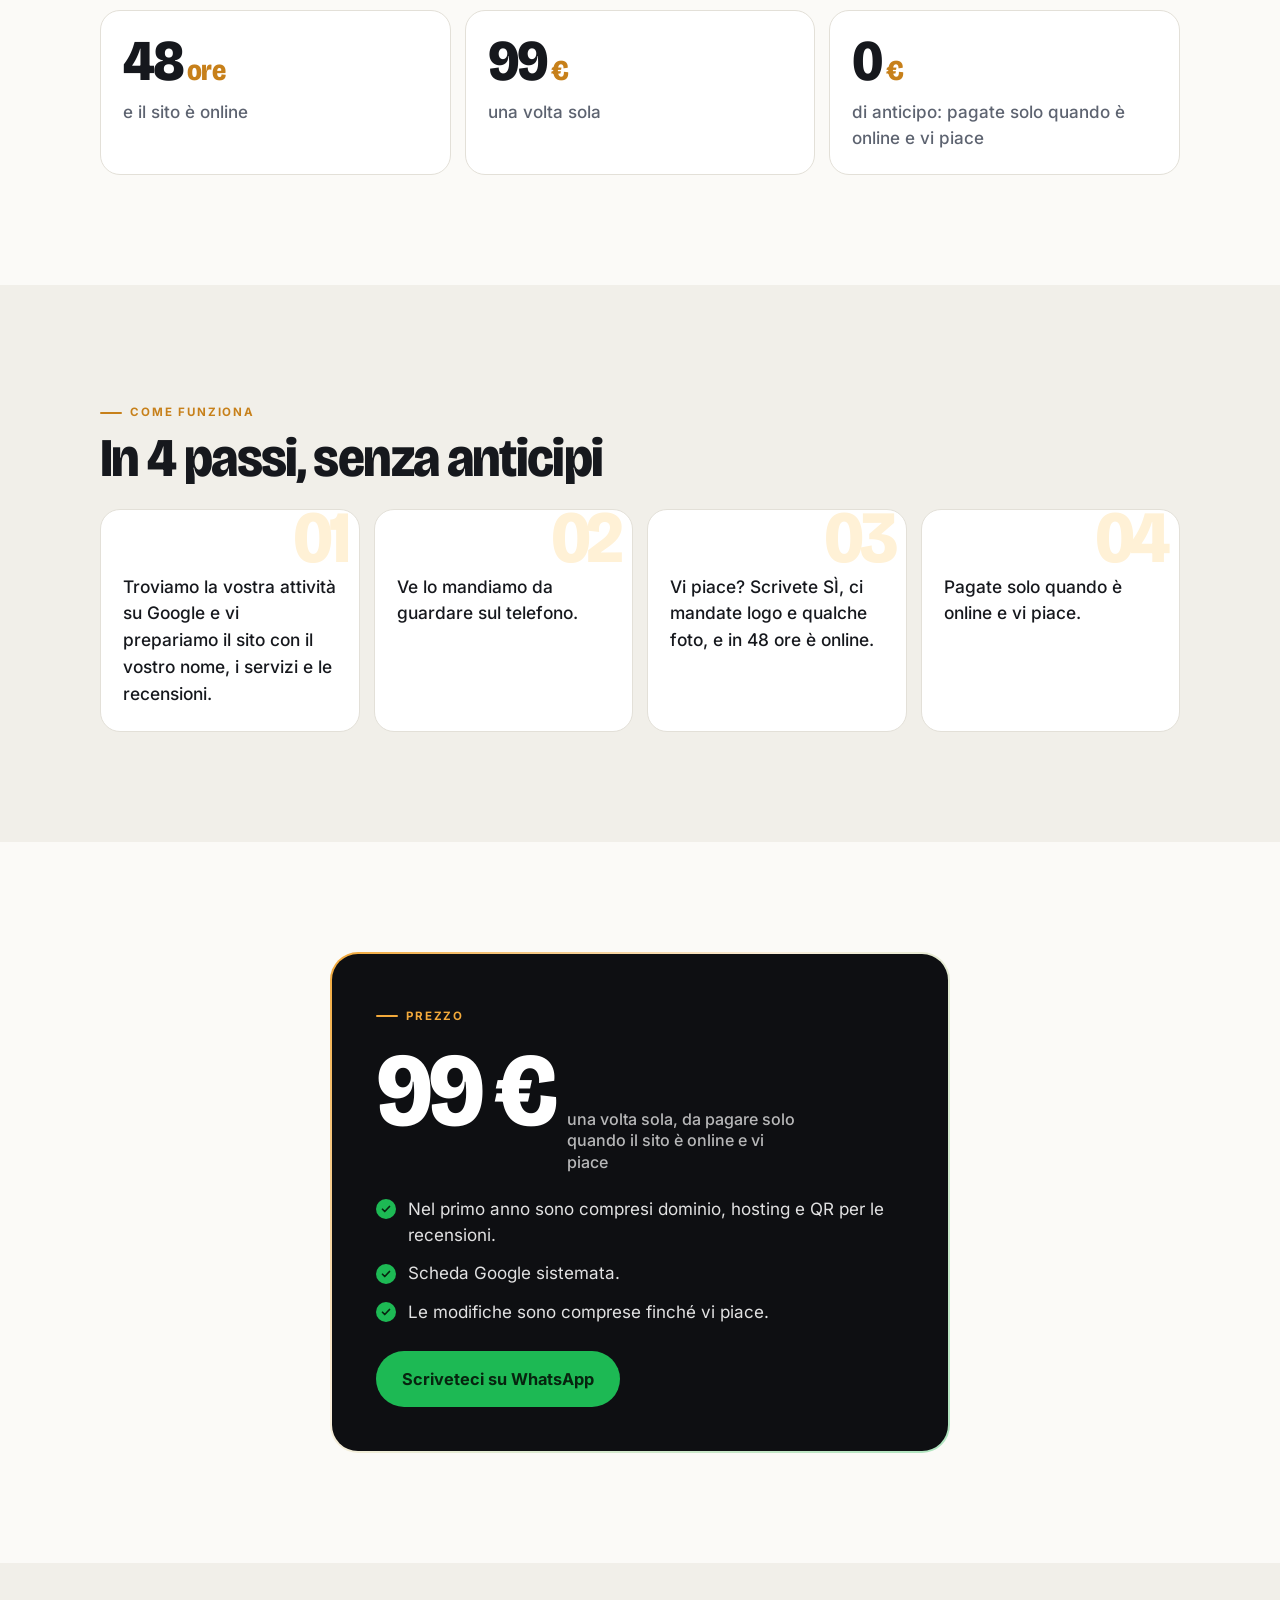
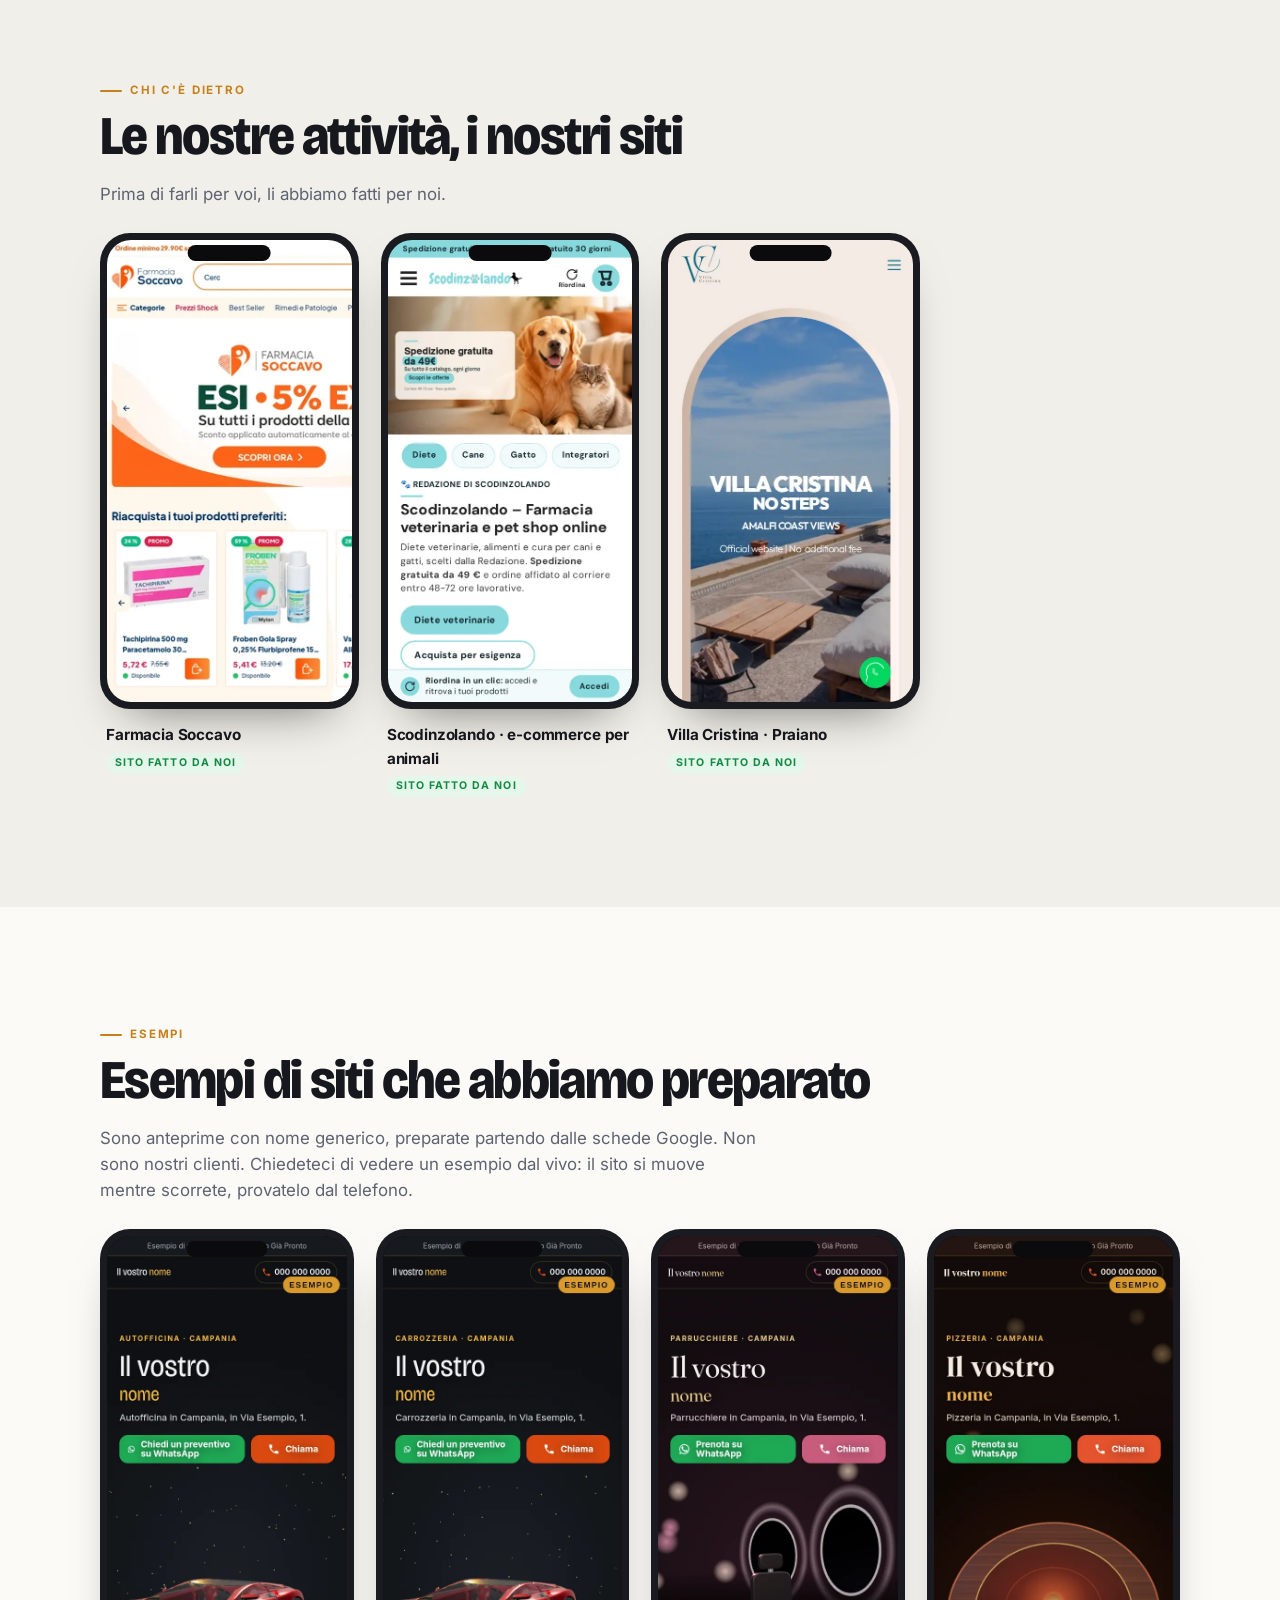
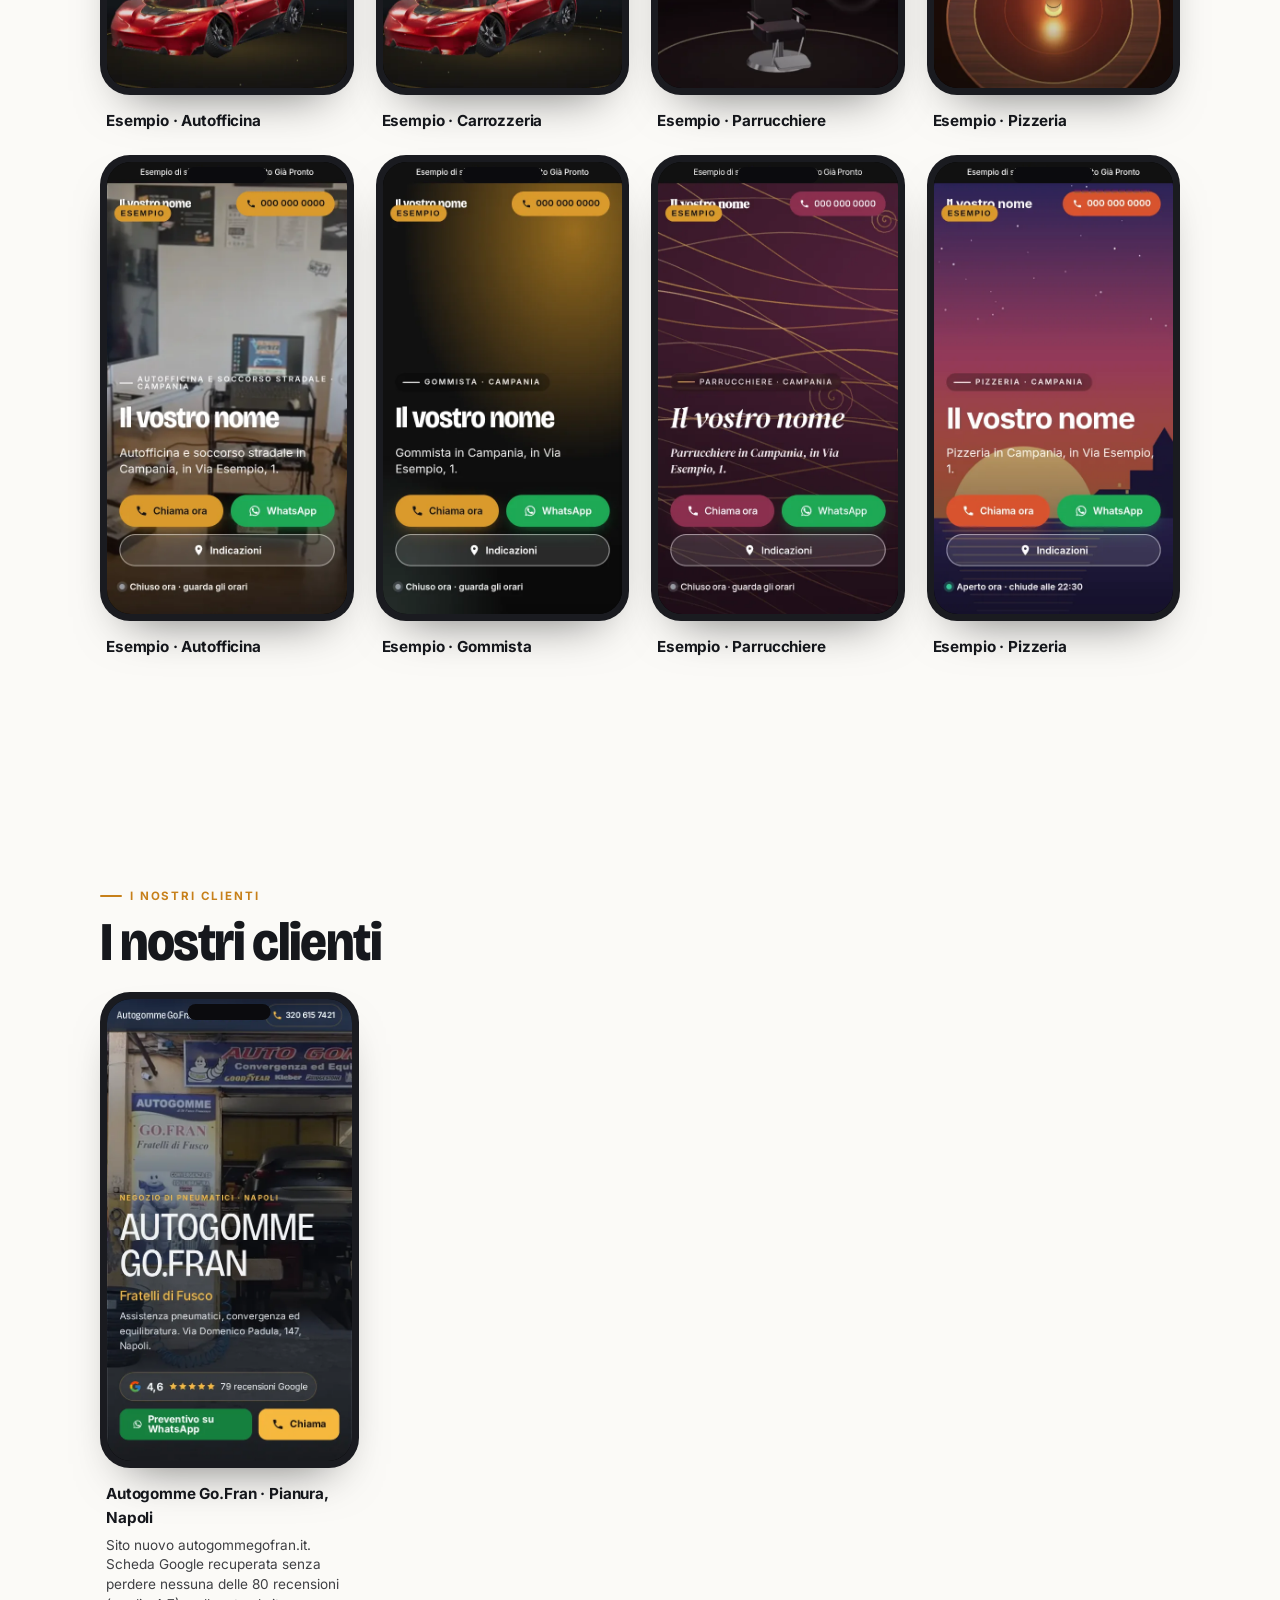
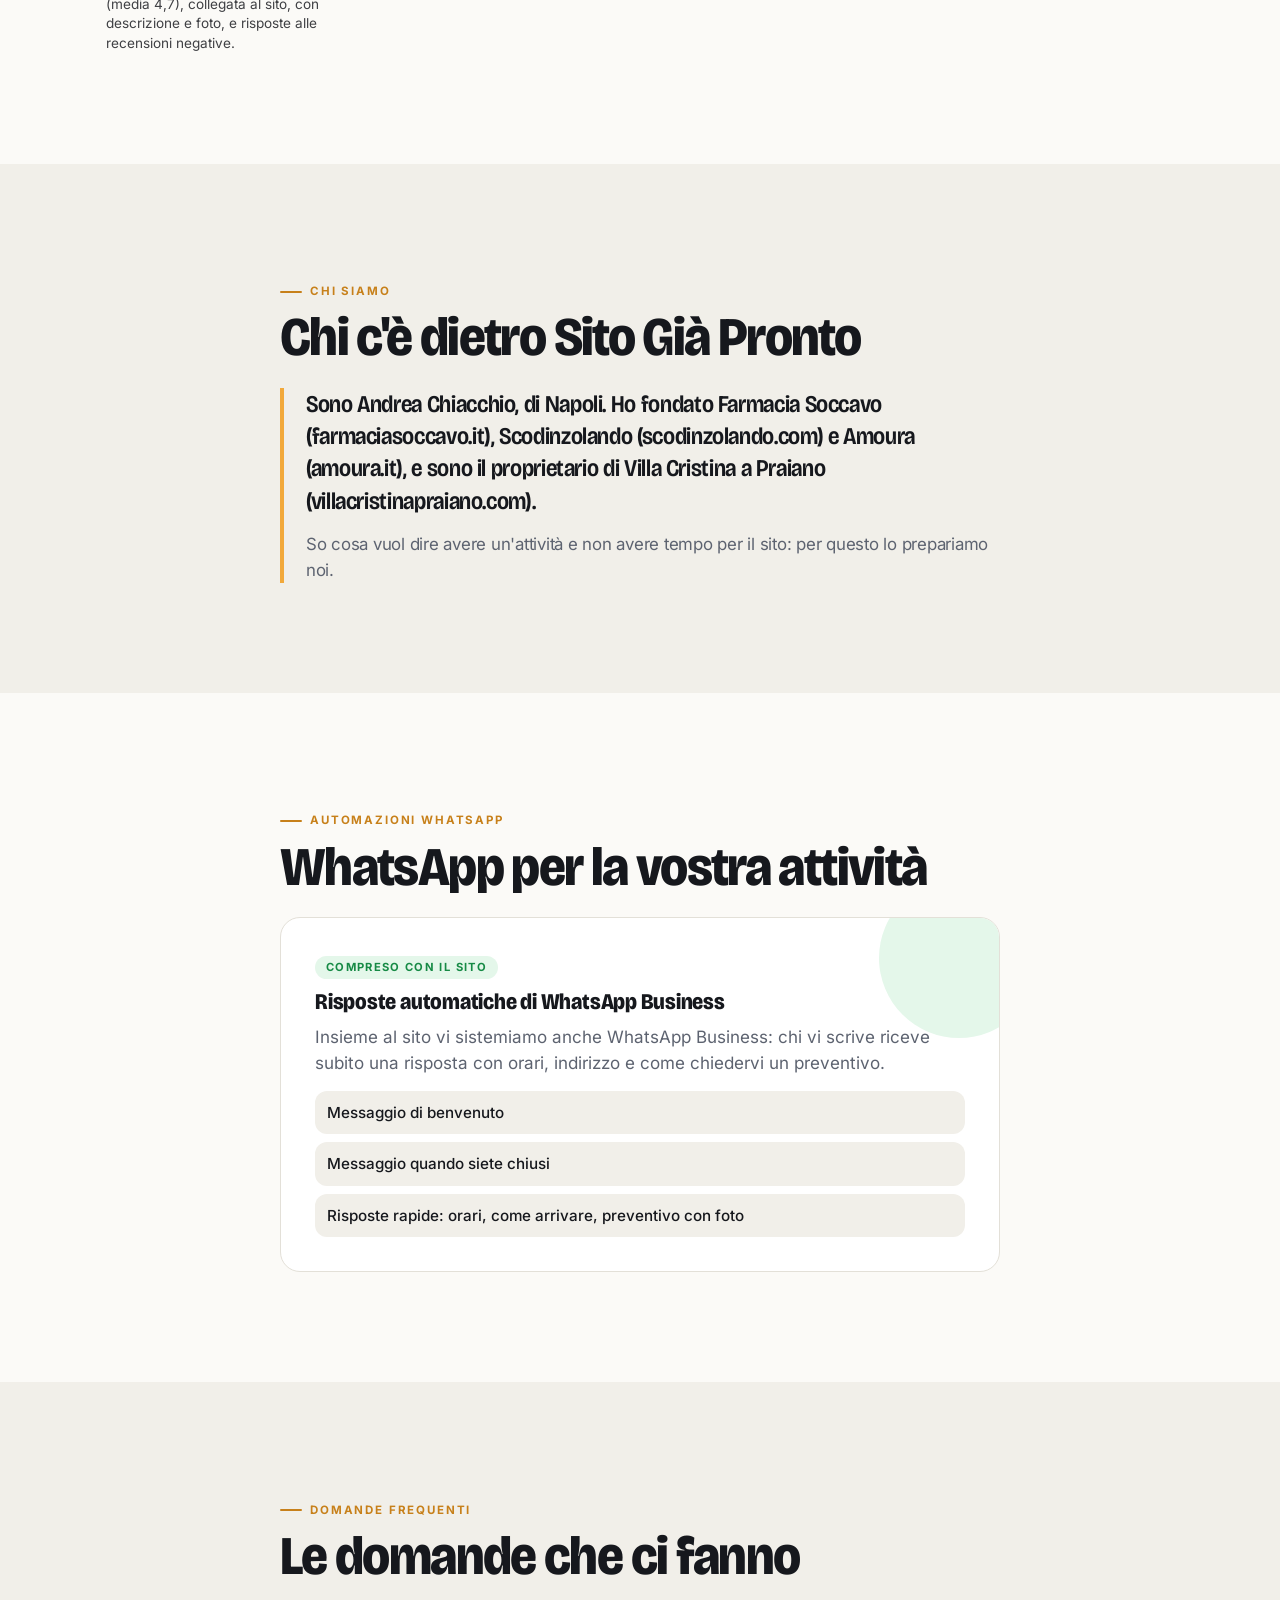
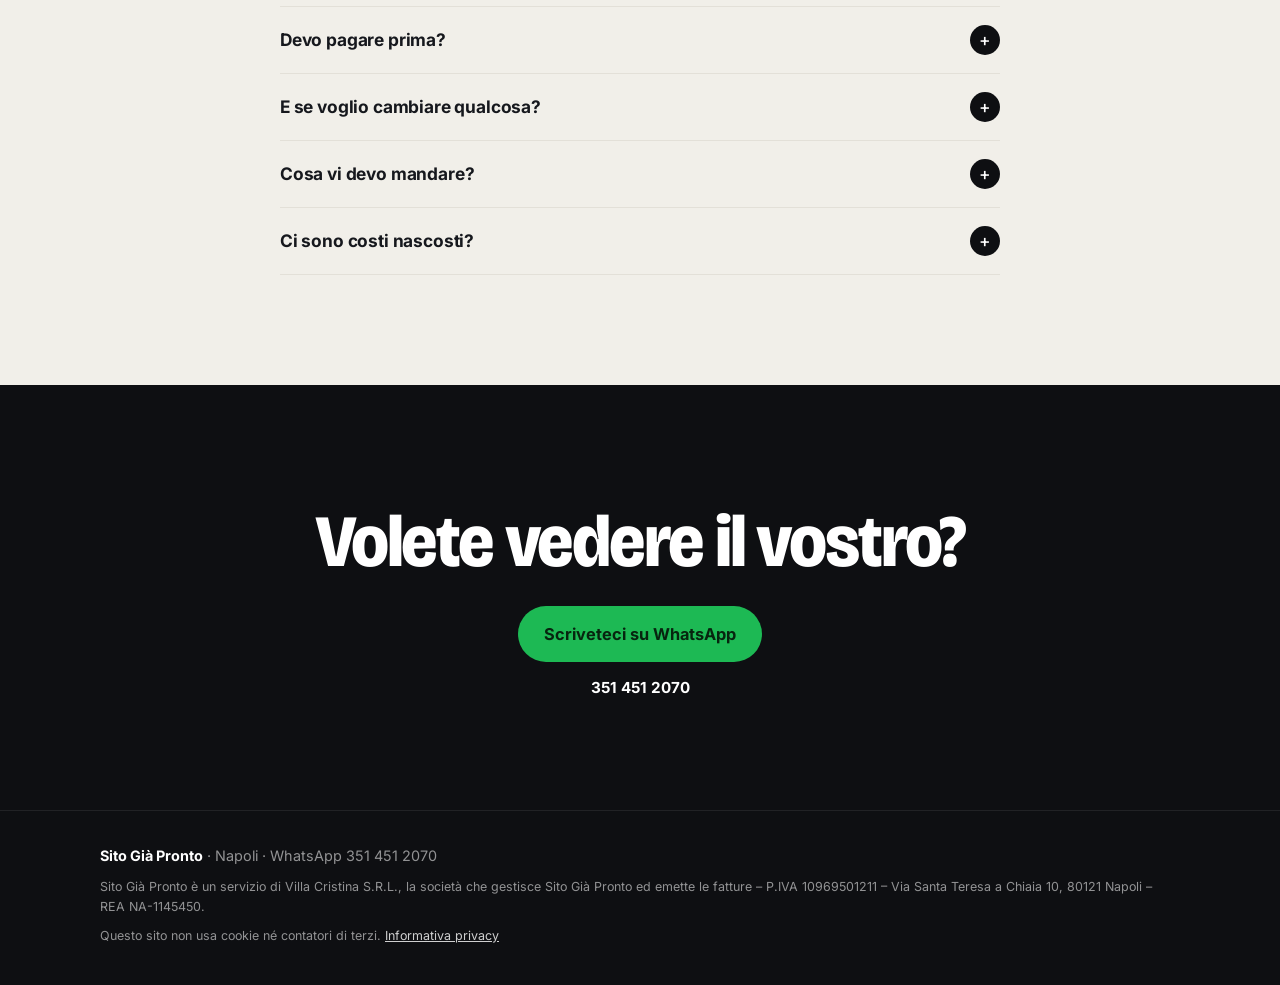
==== commit df3ce0c2: "Tolto il secondo anno dalla home" ====
--- a/index.html
+++ b/index.html
@@ -328,7 +328,6 @@
             <li>Nel primo anno sono compresi dominio, hosting e QR per le recensioni.</li>
             <li>Scheda Google sistemata.</li>
             <li>Le modifiche sono comprese finché vi piace.</li>
-            <li>Dal secondo anno 49 € + IVA l'anno.</li>
           </ul>
           <a class="btn wa" href="https://wa.me/393514512070" rel="noopener">Scriveteci su WhatsApp</a>
         </div>
@@ -420,7 +419,7 @@
       <details><summary>Devo pagare prima?</summary><p>No, pagate solo quando il sito è online e vi piace.</p></details>
       <details><summary>E se voglio cambiare qualcosa?</summary><p>Le modifiche sono comprese finché vi piace.</p></details>
       <details><summary>Cosa vi devo mandare?</summary><p>Logo (va bene anche una foto), 4-5 foto, indirizzo e P.IVA.</p></details>
-      <details><summary>Ci sono costi nascosti?</summary><p>No: 99 € una volta sola, da pagare solo quando il sito è online e vi piace, poi dal secondo anno 49 € + IVA l'anno per dominio e hosting.</p></details>
+      <details><summary>Ci sono costi nascosti?</summary><p>No: 99 € una volta sola, da pagare solo quando il sito è online e vi piace.</p></details>
     </div>
   </section>
 
